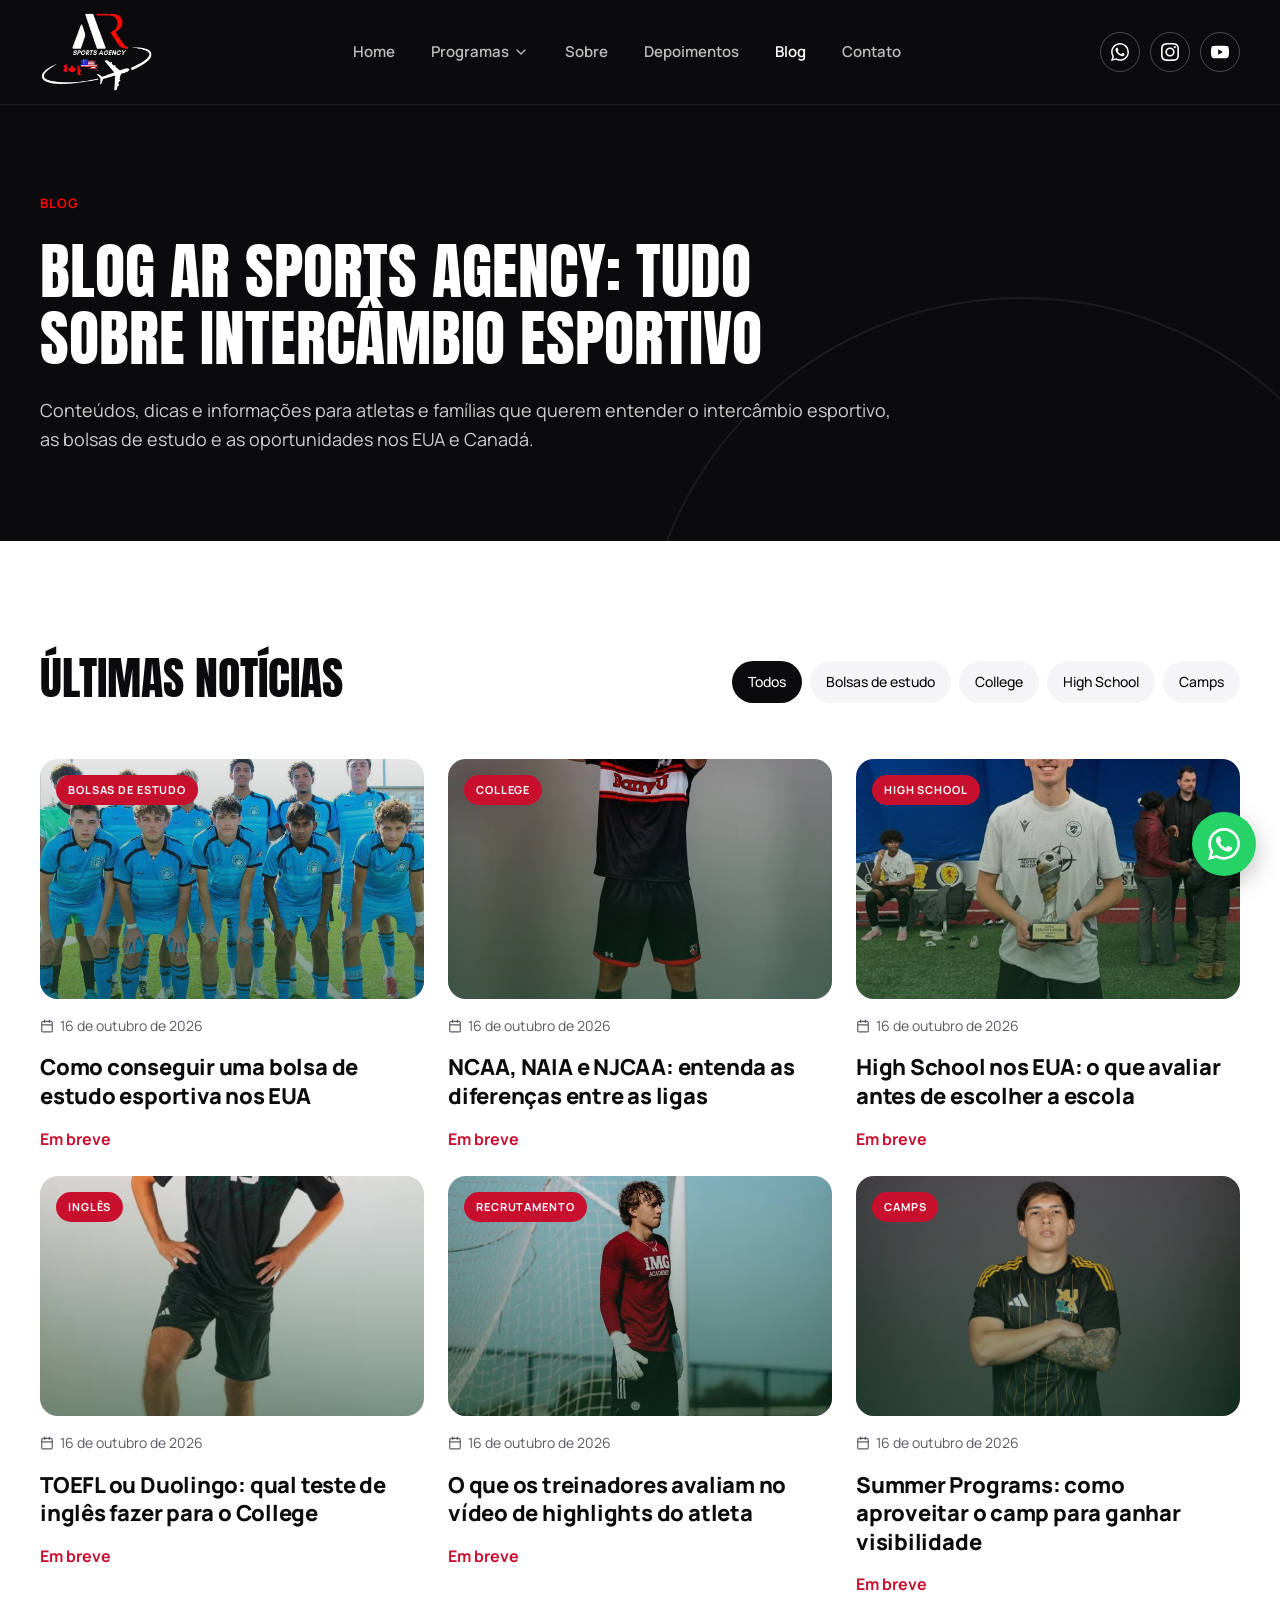
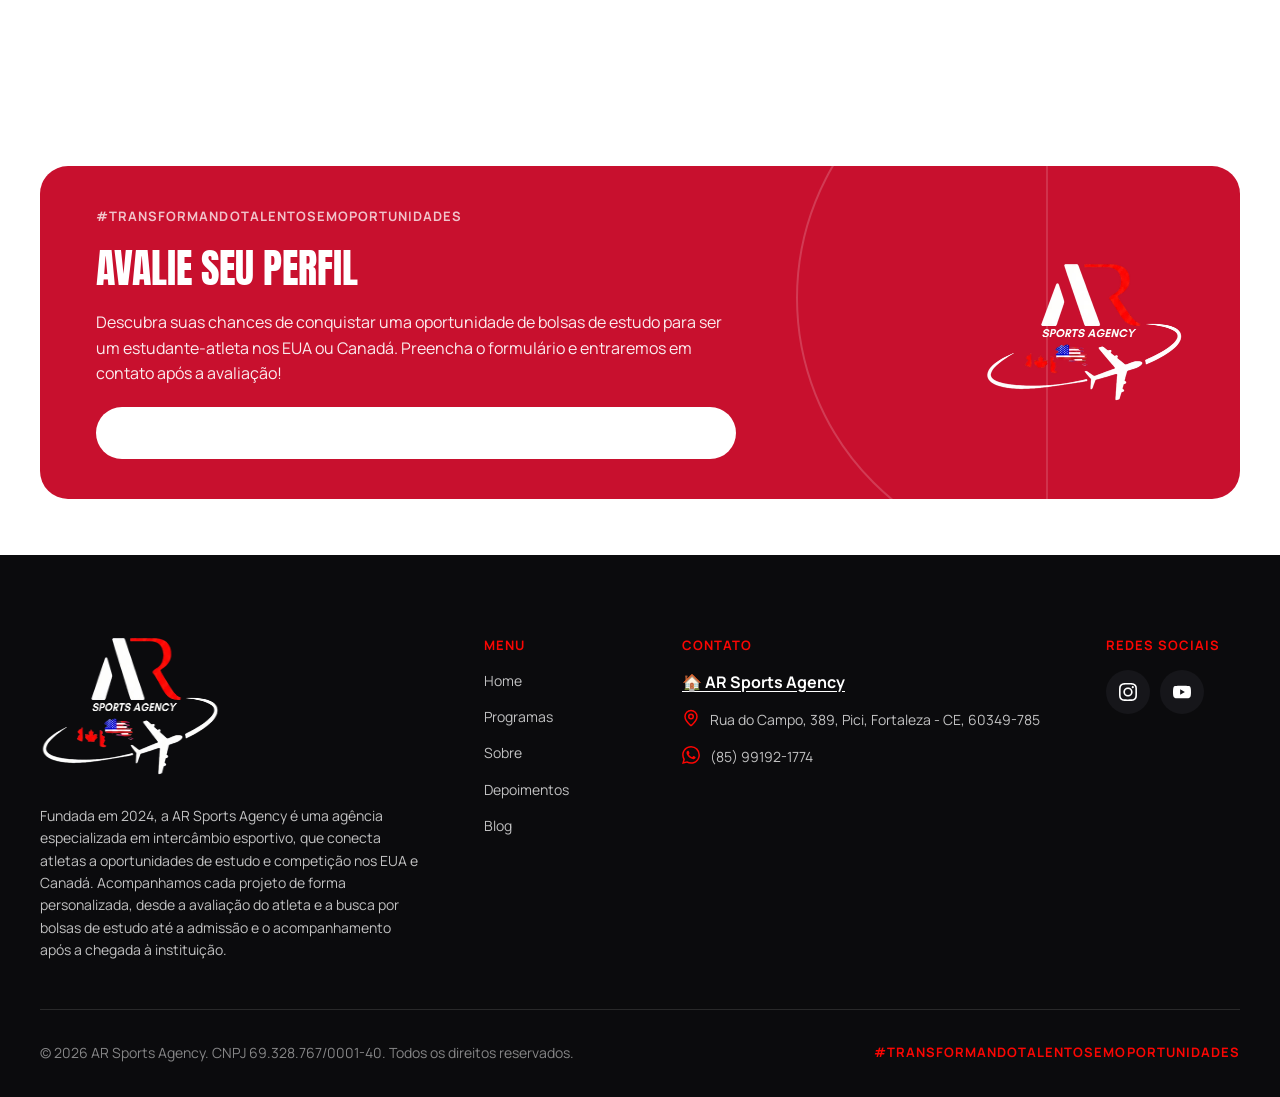
==== blog/index.html @ d469edd4 "Prévia AR Sports Agency Co-Authored-By: Claude Opus 5.5 <noreply@anthropic.com> Claude-Session: http" ====
<!doctype html><html lang="pt-BR"><head><meta charset="utf-8"><meta name="robots" content="noindex,nofollow"><meta name="viewport" content="width=device-width,initial-scale=1">
<title>Blog AR Sports Agency | Intercâmbio Esportivo EUA e Canadá</title><meta name="description" content="No nosso blog você encontra conteúdos, dicas e informações sobre intercâmbio esportivo, bolsas de estudo e oportunidades para atletas nos EUA e Canadá."><link rel="canonical" href="https://arsportsagency.com.br/blog/">
<meta property="og:type" content="website"><meta property="og:title" content="Blog AR Sports Agency | Intercâmbio Esportivo EUA e Canadá"><meta property="og:description" content="No nosso blog você encontra conteúdos, dicas e informações sobre intercâmbio esportivo, bolsas de estudo e oportunidades para atletas nos EUA e Canadá."><meta property="og:url" content="https://arsportsagency.com.br/blog/"><meta property="og:image" content="https://arsportsagency.com.br/assets/img/og.jpg"><meta property="og:locale" content="pt_BR">
<link rel="icon" href="../favicon.png"><meta name="theme-color" content="#0B0B0D">
<link rel="preconnect" href="https://fonts.googleapis.com"><link rel="preconnect" href="https://fonts.gstatic.com" crossorigin>
<link href="https://fonts.googleapis.com/css2?family=Anton&family=Manrope:wght@400;500;600;700;800&display=swap" rel="stylesheet">
<link rel="stylesheet" href="../assets/css/style.css"><script type="application/ld+json">{"@context": "https://schema.org", "@type": "Organization", "name": "AR Sports Agency", "url": "https://arsportsagency.com.br/", "logo": "https://arsportsagency.com.br/assets/img/logo.png", "email": "aramalho@arsportsagency.com.br", "telephone": "+55 85 99192-1774", "hasMap": "https://share.google/sRumZk0qRqVlAinR0", "foundingDate": "2024", "founder": {"@type": "Person", "name": "Adolfo Ramalho"}, "address": {"@type": "PostalAddress", "streetAddress": "Rua do Campo, 389, Pici", "postalCode": "60349-785", "addressLocality": "Fortaleza", "addressRegion": "CE", "addressCountry": "BR"}, "sameAs": ["https://www.instagram.com/arsportsagency_/", "https://www.youtube.com/@arsportsagency"], "slogan": "#TransformandoTalentosEmOportunidades"}</script></head>
<body id="topo"><header class="header"><div class="container">
<a class="logo" href="../index.html" aria-label="AR Sports Agency, página inicial"><img src="../assets/img/logo-full.webp" alt="AR Sports Agency" width="113" height="80"></a>
<nav class="nav" aria-label="Menu principal"><a href="../index.html">Home</a><div class="drop"><a href="../programas/index.html">Programas <svg aria-hidden="true" focusable="false" xmlns="http://www.w3.org/2000/svg" width="24" height="24" viewBox="0 0 24 24" fill="none" stroke="currentColor" stroke-width="2" stroke-linecap="round" stroke-linejoin="round"><path d="m6 9 6 6 6-6"/></svg></a><div class="drop-menu"><a href="../high-school/index.html"><span class="ic"><svg aria-hidden="true" focusable="false" xmlns="http://www.w3.org/2000/svg" width="24" height="24" viewBox="0 0 24 24" fill="none" stroke="currentColor" stroke-width="2" stroke-linecap="round" stroke-linejoin="round" > <path d="M21.42 10.922a1 1 0 0 0-.019-1.838L12.83 5.18a2 2 0 0 0-1.66 0L2.6 9.08a1 1 0 0 0 0 1.832l8.57 3.908a2 2 0 0 0 1.66 0z" /> <path d="M22 10v6" /> <path d="M6 12.5V16a6 3 0 0 0 12 0v-3.5" /> </svg></span><span><b>High School</b><span>Ensino Médio nos EUA</span></span></a><a href="../college-university/index.html"><span class="ic"><svg aria-hidden="true" focusable="false" xmlns="http://www.w3.org/2000/svg" width="24" height="24" viewBox="0 0 24 24" fill="none" stroke="currentColor" stroke-width="2" stroke-linecap="round" stroke-linejoin="round" > <path d="M6 9H4.5a2.5 2.5 0 0 1 0-5H6" /> <path d="M18 9h1.5a2.5 2.5 0 0 0 0-5H18" /> <path d="M4 22h16" /> <path d="M10 14.66V17c0 .55-.47.98-.97 1.21C7.85 18.75 7 20.24 7 22" /> <path d="M14 14.66V17c0 .55.47.98.97 1.21C16.15 18.75 17 20.24 17 22" /> <path d="M18 2H6v7a6 6 0 0 0 12 0V2Z" /> </svg></span><span><b>College & University</b><span>Graduação com bolsa nos EUA</span></span></a><a href="../programas-de-desenvolvimento/index.html"><span class="ic"><svg aria-hidden="true" focusable="false" xmlns="http://www.w3.org/2000/svg" width="24" height="24" viewBox="0 0 24 24" fill="none" stroke="currentColor" stroke-width="2" stroke-linecap="round" stroke-linejoin="round" > <path d="M14.4 14.4 9.6 9.6" /> <path d="M18.657 21.485a2 2 0 1 1-2.829-2.828l-1.767 1.768a2 2 0 1 1-2.829-2.829l6.364-6.364a2 2 0 1 1 2.829 2.829l-1.768 1.767a2 2 0 1 1 2.828 2.829z" /> <path d="m21.5 21.5-1.4-1.4" /> <path d="M3.9 3.9 2.5 2.5" /> <path d="M6.404 12.768a2 2 0 1 1-2.829-2.829l1.768-1.767a2 2 0 1 1-2.828-2.829l2.828-2.828a2 2 0 1 1 2.829 2.828l1.767-1.768a2 2 0 1 1 2.829 2.829z" /> </svg></span><span><b>Programas de Desenvolvimento</b><span>Evolução e exposição do atleta</span></span></a><a href="../camps-summer-programs/index.html"><span class="ic"><svg aria-hidden="true" focusable="false" xmlns="http://www.w3.org/2000/svg" width="24" height="24" viewBox="0 0 24 24" fill="none" stroke="currentColor" stroke-width="2" stroke-linecap="round" stroke-linejoin="round" > <path d="M17.8 19.2 16 11l3.5-3.5C21 6 21.5 4 21 3c-1-.5-3 0-4.5 1.5L13 8 4.8 6.2c-.5-.1-.9.1-1.1.5l-.3.5c-.2.5-.1 1 .3 1.3L9 12l-2 3H4l-1 1 3 2 2 3 1-1v-3l3-2 3.5 5.3c.3.4.8.5 1.3.3l.5-.2c.4-.3.6-.7.5-1.2z" /> </svg></span><span><b>Camps Esportivos</b><span>Summer Programs nos EUA</span></span></a><a class="todos" href="../programas/index.html">Ver todos os programas <svg aria-hidden="true" focusable="false" xmlns="http://www.w3.org/2000/svg" width="24" height="24" viewBox="0 0 24 24" fill="none" stroke="currentColor" stroke-width="2" stroke-linecap="round" stroke-linejoin="round" > <path d="M5 12h14" /> <path d="m12 5 7 7-7 7" /> </svg></a></div></div><a href="../sobre/index.html">Sobre</a><a href="../depoimentos/index.html">Depoimentos</a><a href="../blog/index.html" class="ativo" aria-current="page">Blog</a><a href="../contato/index.html">Contato</a><div class="redes" hidden-desktop><a href="https://wa.me/18706049892?text=Ol%C3%A1%21%20Vim%20pelo%20site%20da%20AR%20Sports%20Agency%20e%20quero%20falar%20com%20um%20especialista%20sobre%20o%20interc%C3%A2mbio%20esportivo." target="_blank" rel="noopener" aria-label="WhatsApp"><svg aria-hidden="true" focusable="false" width="24" height="24" viewBox="0 0 24 24" xmlns="http://www.w3.org/2000/svg"><path fill="currentColor" d="M17.472 14.382c-.297-.149-1.758-.867-2.03-.967-.273-.099-.471-.148-.67.15-.197.297-.767.966-.94 1.164-.173.199-.347.223-.644.075-.297-.15-1.255-.463-2.39-1.475-.883-.788-1.48-1.761-1.653-2.059-.173-.297-.018-.458.13-.606.134-.133.298-.347.446-.52.149-.174.198-.298.298-.497.099-.198.05-.371-.025-.52-.075-.149-.669-1.612-.916-2.207-.242-.579-.487-.5-.669-.51-.173-.008-.371-.01-.57-.01-.198 0-.52.074-.792.372-.272.297-1.04 1.016-1.04 2.479 0 1.462 1.065 2.875 1.213 3.074.149.198 2.096 3.2 5.077 4.487.709.306 1.262.489 1.694.625.712.227 1.36.195 1.871.118.571-.085 1.758-.719 2.006-1.413.248-.694.248-1.289.173-1.413-.074-.124-.272-.198-.57-.347m-5.421 7.403h-.004a9.87 9.87 0 01-5.031-1.378l-.361-.214-3.741.982.998-3.648-.235-.374a9.86 9.86 0 01-1.51-5.26c.001-5.45 4.436-9.884 9.888-9.884 2.64 0 5.122 1.03 6.988 2.898a9.825 9.825 0 012.893 6.994c-.003 5.45-4.437 9.884-9.885 9.884m8.413-18.297A11.815 11.815 0 0012.05 0C5.495 0 .16 5.335.157 11.892c0 2.096.547 4.142 1.588 5.945L.057 24l6.305-1.654a11.882 11.882 0 005.683 1.448h.005c6.554 0 11.89-5.335 11.893-11.893a11.821 11.821 0 00-3.48-8.413Z"/></svg></a><a href="https://www.instagram.com/arsportsagency_/" target="_blank" rel="noopener" aria-label="Instagram"><svg aria-hidden="true" focusable="false" width="24" height="24" viewBox="0 0 24 24" xmlns="http://www.w3.org/2000/svg"><path fill="currentColor" d="M7.0301.084c-1.2768.0602-2.1487.264-2.911.5634-.7888.3075-1.4575.72-2.1228 1.3877-.6652.6677-1.075 1.3368-1.3802 2.127-.2954.7638-.4956 1.6365-.552 2.914-.0564 1.2775-.0689 1.6882-.0626 4.947.0062 3.2586.0206 3.6671.0825 4.9473.061 1.2765.264 2.1482.5635 2.9107.308.7889.72 1.4573 1.388 2.1228.6679.6655 1.3365 1.0743 2.1285 1.38.7632.295 1.6361.4961 2.9134.552 1.2773.056 1.6884.069 4.9462.0627 3.2578-.0062 3.668-.0207 4.9478-.0814 1.28-.0607 2.147-.2652 2.9098-.5633.7889-.3086 1.4578-.72 2.1228-1.3881.665-.6682 1.0745-1.3378 1.3795-2.1284.2957-.7632.4966-1.636.552-2.9124.056-1.2809.0692-1.6898.063-4.948-.0063-3.2583-.021-3.6668-.0817-4.9465-.0607-1.2797-.264-2.1487-.5633-2.9117-.3084-.7889-.72-1.4568-1.3876-2.1228C21.2982 1.33 20.628.9208 19.8378.6165 19.074.321 18.2017.1197 16.9244.0645 15.6471.0093 15.236-.005 11.977.0014 8.718.0076 8.31.0215 7.0301.0839m.1402 21.6932c-1.17-.0509-1.8053-.2453-2.2287-.408-.5606-.216-.96-.4771-1.3819-.895-.422-.4178-.6811-.8186-.9-1.378-.1644-.4234-.3624-1.058-.4171-2.228-.0595-1.2645-.072-1.6442-.079-4.848-.007-3.2037.0053-3.583.0607-4.848.05-1.169.2456-1.805.408-2.2282.216-.5613.4762-.96.895-1.3816.4188-.4217.8184-.6814 1.3783-.9003.423-.1651 1.0575-.3614 2.227-.4171 1.2655-.06 1.6447-.072 4.848-.079 3.2033-.007 3.5835.005 4.8495.0608 1.169.0508 1.8053.2445 2.228.408.5608.216.96.4754 1.3816.895.4217.4194.6816.8176.9005 1.3787.1653.4217.3617 1.056.4169 2.2263.0602 1.2655.0739 1.645.0796 4.848.0058 3.203-.0055 3.5834-.061 4.848-.051 1.17-.245 1.8055-.408 2.2294-.216.5604-.4763.96-.8954 1.3814-.419.4215-.8181.6811-1.3783.9-.4224.1649-1.0577.3617-2.2262.4174-1.2656.0595-1.6448.072-4.8493.079-3.2045.007-3.5825-.006-4.848-.0608M16.953 5.5864A1.44 1.44 0 1 0 18.39 4.144a1.44 1.44 0 0 0-1.437 1.4424M5.8385 12.012c.0067 3.4032 2.7706 6.1557 6.173 6.1493 3.4026-.0065 6.157-2.7701 6.1506-6.1733-.0065-3.4032-2.771-6.1565-6.174-6.1498-3.403.0067-6.156 2.771-6.1496 6.1738M8 12.0077a4 4 0 1 1 4.008 3.9921A3.9996 3.9996 0 0 1 8 12.0077"/></svg></a><a href="https://www.youtube.com/@arsportsagency" target="_blank" rel="noopener" aria-label="YouTube"><svg aria-hidden="true" focusable="false" width="24" height="24" viewBox="0 0 24 24" xmlns="http://www.w3.org/2000/svg"><path fill="currentColor" d="M23.498 6.186a3.016 3.016 0 0 0-2.122-2.136C19.505 3.545 12 3.545 12 3.545s-7.505 0-9.377.505A3.017 3.017 0 0 0 .502 6.186C0 8.07 0 12 0 12s0 3.93.502 5.814a3.016 3.016 0 0 0 2.122 2.136c1.871.505 9.376.505 9.376.505s7.505 0 9.377-.505a3.015 3.015 0 0 0 2.122-2.136C24 15.93 24 12 24 12s0-3.93-.502-5.814zM9.545 15.568V8.432L15.818 12l-6.273 3.568z"/></svg></a></div></nav>
<div class="redes topo-redes"><a href="https://wa.me/18706049892?text=Ol%C3%A1%21%20Vim%20pelo%20site%20da%20AR%20Sports%20Agency%20e%20quero%20falar%20com%20um%20especialista%20sobre%20o%20interc%C3%A2mbio%20esportivo." target="_blank" rel="noopener" aria-label="WhatsApp"><svg aria-hidden="true" focusable="false" width="24" height="24" viewBox="0 0 24 24" xmlns="http://www.w3.org/2000/svg"><path fill="currentColor" d="M17.472 14.382c-.297-.149-1.758-.867-2.03-.967-.273-.099-.471-.148-.67.15-.197.297-.767.966-.94 1.164-.173.199-.347.223-.644.075-.297-.15-1.255-.463-2.39-1.475-.883-.788-1.48-1.761-1.653-2.059-.173-.297-.018-.458.13-.606.134-.133.298-.347.446-.52.149-.174.198-.298.298-.497.099-.198.05-.371-.025-.52-.075-.149-.669-1.612-.916-2.207-.242-.579-.487-.5-.669-.51-.173-.008-.371-.01-.57-.01-.198 0-.52.074-.792.372-.272.297-1.04 1.016-1.04 2.479 0 1.462 1.065 2.875 1.213 3.074.149.198 2.096 3.2 5.077 4.487.709.306 1.262.489 1.694.625.712.227 1.36.195 1.871.118.571-.085 1.758-.719 2.006-1.413.248-.694.248-1.289.173-1.413-.074-.124-.272-.198-.57-.347m-5.421 7.403h-.004a9.87 9.87 0 01-5.031-1.378l-.361-.214-3.741.982.998-3.648-.235-.374a9.86 9.86 0 01-1.51-5.26c.001-5.45 4.436-9.884 9.888-9.884 2.64 0 5.122 1.03 6.988 2.898a9.825 9.825 0 012.893 6.994c-.003 5.45-4.437 9.884-9.885 9.884m8.413-18.297A11.815 11.815 0 0012.05 0C5.495 0 .16 5.335.157 11.892c0 2.096.547 4.142 1.588 5.945L.057 24l6.305-1.654a11.882 11.882 0 005.683 1.448h.005c6.554 0 11.89-5.335 11.893-11.893a11.821 11.821 0 00-3.48-8.413Z"/></svg></a><a href="https://www.instagram.com/arsportsagency_/" target="_blank" rel="noopener" aria-label="Instagram"><svg aria-hidden="true" focusable="false" width="24" height="24" viewBox="0 0 24 24" xmlns="http://www.w3.org/2000/svg"><path fill="currentColor" d="M7.0301.084c-1.2768.0602-2.1487.264-2.911.5634-.7888.3075-1.4575.72-2.1228 1.3877-.6652.6677-1.075 1.3368-1.3802 2.127-.2954.7638-.4956 1.6365-.552 2.914-.0564 1.2775-.0689 1.6882-.0626 4.947.0062 3.2586.0206 3.6671.0825 4.9473.061 1.2765.264 2.1482.5635 2.9107.308.7889.72 1.4573 1.388 2.1228.6679.6655 1.3365 1.0743 2.1285 1.38.7632.295 1.6361.4961 2.9134.552 1.2773.056 1.6884.069 4.9462.0627 3.2578-.0062 3.668-.0207 4.9478-.0814 1.28-.0607 2.147-.2652 2.9098-.5633.7889-.3086 1.4578-.72 2.1228-1.3881.665-.6682 1.0745-1.3378 1.3795-2.1284.2957-.7632.4966-1.636.552-2.9124.056-1.2809.0692-1.6898.063-4.948-.0063-3.2583-.021-3.6668-.0817-4.9465-.0607-1.2797-.264-2.1487-.5633-2.9117-.3084-.7889-.72-1.4568-1.3876-2.1228C21.2982 1.33 20.628.9208 19.8378.6165 19.074.321 18.2017.1197 16.9244.0645 15.6471.0093 15.236-.005 11.977.0014 8.718.0076 8.31.0215 7.0301.0839m.1402 21.6932c-1.17-.0509-1.8053-.2453-2.2287-.408-.5606-.216-.96-.4771-1.3819-.895-.422-.4178-.6811-.8186-.9-1.378-.1644-.4234-.3624-1.058-.4171-2.228-.0595-1.2645-.072-1.6442-.079-4.848-.007-3.2037.0053-3.583.0607-4.848.05-1.169.2456-1.805.408-2.2282.216-.5613.4762-.96.895-1.3816.4188-.4217.8184-.6814 1.3783-.9003.423-.1651 1.0575-.3614 2.227-.4171 1.2655-.06 1.6447-.072 4.848-.079 3.2033-.007 3.5835.005 4.8495.0608 1.169.0508 1.8053.2445 2.228.408.5608.216.96.4754 1.3816.895.4217.4194.6816.8176.9005 1.3787.1653.4217.3617 1.056.4169 2.2263.0602 1.2655.0739 1.645.0796 4.848.0058 3.203-.0055 3.5834-.061 4.848-.051 1.17-.245 1.8055-.408 2.2294-.216.5604-.4763.96-.8954 1.3814-.419.4215-.8181.6811-1.3783.9-.4224.1649-1.0577.3617-2.2262.4174-1.2656.0595-1.6448.072-4.8493.079-3.2045.007-3.5825-.006-4.848-.0608M16.953 5.5864A1.44 1.44 0 1 0 18.39 4.144a1.44 1.44 0 0 0-1.437 1.4424M5.8385 12.012c.0067 3.4032 2.7706 6.1557 6.173 6.1493 3.4026-.0065 6.157-2.7701 6.1506-6.1733-.0065-3.4032-2.771-6.1565-6.174-6.1498-3.403.0067-6.156 2.771-6.1496 6.1738M8 12.0077a4 4 0 1 1 4.008 3.9921A3.9996 3.9996 0 0 1 8 12.0077"/></svg></a><a href="https://www.youtube.com/@arsportsagency" target="_blank" rel="noopener" aria-label="YouTube"><svg aria-hidden="true" focusable="false" width="24" height="24" viewBox="0 0 24 24" xmlns="http://www.w3.org/2000/svg"><path fill="currentColor" d="M23.498 6.186a3.016 3.016 0 0 0-2.122-2.136C19.505 3.545 12 3.545 12 3.545s-7.505 0-9.377.505A3.017 3.017 0 0 0 .502 6.186C0 8.07 0 12 0 12s0 3.93.502 5.814a3.016 3.016 0 0 0 2.122 2.136c1.871.505 9.376.505 9.376.505s7.505 0 9.377-.505a3.015 3.015 0 0 0 2.122-2.136C24 15.93 24 12 24 12s0-3.93-.502-5.814zM9.545 15.568V8.432L15.818 12l-6.273 3.568z"/></svg></a></div>
<button class="menu-btn" aria-label="Abrir menu" aria-expanded="false"><svg aria-hidden="true" focusable="false" xmlns="http://www.w3.org/2000/svg" width="24" height="24" viewBox="0 0 24 24" fill="none" stroke="currentColor" stroke-width="2" stroke-linecap="round"><path d="M4 6h16M4 12h16M4 18h16"/></svg></button>
</div></header><main><section class="hero sem-foto"><div class="container"><div class="conteudo"><span class="rotulo">Blog</span><h1>Blog AR Sports Agency: Tudo sobre Intercâmbio Esportivo</h1><p>Conteúdos, dicas e informações para atletas e famílias que querem entender o intercâmbio esportivo, as bolsas de estudo e as oportunidades nos EUA e Canadá.</p></div></div></section><section class="secao"><div class="container"><div class="blog-topo"><h2>Últimas Notícias</h2><div class="filtros"><span>Todos</span><span>Bolsas de estudo</span><span>College</span><span>High School</span><span>Camps</span></div></div><div class="grid3"><article class="post"><div class="thumb"><span class="tag">Bolsas de estudo</span><img src="../assets/img/time-azul.webp" alt="" loading="lazy" width="384" height="240"></div><time datetime="2026-10-16"><svg aria-hidden="true" focusable="false" xmlns="http://www.w3.org/2000/svg" width="24" height="24" viewBox="0 0 24 24" fill="none" stroke="currentColor" stroke-width="2" stroke-linecap="round" stroke-linejoin="round"><rect width="18" height="18" x="3" y="4" rx="2"/><path d="M16 2v4M8 2v4M3 10h18"/></svg>16 de outubro de 2026</time><h3>Como conseguir uma bolsa de estudo esportiva nos EUA</h3><span class="ler">Em breve</span></article><article class="post"><div class="thumb"><span class="tag">College</span><img src="../assets/img/barry.webp" alt="" loading="lazy" width="384" height="240"></div><time datetime="2026-10-16"><svg aria-hidden="true" focusable="false" xmlns="http://www.w3.org/2000/svg" width="24" height="24" viewBox="0 0 24 24" fill="none" stroke="currentColor" stroke-width="2" stroke-linecap="round" stroke-linejoin="round"><rect width="18" height="18" x="3" y="4" rx="2"/><path d="M16 2v4M8 2v4M3 10h18"/></svg>16 de outubro de 2026</time><h3>NCAA, NAIA e NJCAA: entenda as diferenças entre as ligas</h3><span class="ler">Em breve</span></article><article class="post"><div class="thumb"><span class="tag">High School</span><img src="../assets/img/trofeu.webp" alt="" loading="lazy" width="384" height="240"></div><time datetime="2026-10-16"><svg aria-hidden="true" focusable="false" xmlns="http://www.w3.org/2000/svg" width="24" height="24" viewBox="0 0 24 24" fill="none" stroke="currentColor" stroke-width="2" stroke-linecap="round" stroke-linejoin="round"><rect width="18" height="18" x="3" y="4" rx="2"/><path d="M16 2v4M8 2v4M3 10h18"/></svg>16 de outubro de 2026</time><h3>High School nos EUA: o que avaliar antes de escolher a escola</h3><span class="ler">Em breve</span></article><article class="post"><div class="thumb"><span class="tag">Inglês</span><img src="../assets/img/gb15.webp" alt="" loading="lazy" width="384" height="240"></div><time datetime="2026-10-16"><svg aria-hidden="true" focusable="false" xmlns="http://www.w3.org/2000/svg" width="24" height="24" viewBox="0 0 24 24" fill="none" stroke="currentColor" stroke-width="2" stroke-linecap="round" stroke-linejoin="round"><rect width="18" height="18" x="3" y="4" rx="2"/><path d="M16 2v4M8 2v4M3 10h18"/></svg>16 de outubro de 2026</time><h3>TOEFL ou Duolingo: qual teste de inglês fazer para o College</h3><span class="ler">Em breve</span></article><article class="post"><div class="thumb"><span class="tag">Recrutamento</span><img src="../assets/img/img-goleiro.webp" alt="" loading="lazy" width="384" height="240"></div><time datetime="2026-10-16"><svg aria-hidden="true" focusable="false" xmlns="http://www.w3.org/2000/svg" width="24" height="24" viewBox="0 0 24 24" fill="none" stroke="currentColor" stroke-width="2" stroke-linecap="round" stroke-linejoin="round"><rect width="18" height="18" x="3" y="4" rx="2"/><path d="M16 2v4M8 2v4M3 10h18"/></svg>16 de outubro de 2026</time><h3>O que os treinadores avaliam no vídeo de highlights do atleta</h3><span class="ler">Em breve</span></article><article class="post"><div class="thumb"><span class="tag">Camps</span><img src="../assets/img/atleta1.webp" alt="" loading="lazy" width="384" height="240"></div><time datetime="2026-10-16"><svg aria-hidden="true" focusable="false" xmlns="http://www.w3.org/2000/svg" width="24" height="24" viewBox="0 0 24 24" fill="none" stroke="currentColor" stroke-width="2" stroke-linecap="round" stroke-linejoin="round"><rect width="18" height="18" x="3" y="4" rx="2"/><path d="M16 2v4M8 2v4M3 10h18"/></svg>16 de outubro de 2026</time><h3>Summer Programs: como aproveitar o camp para ganhar visibilidade</h3><span class="ler">Em breve</span></article></div></div></section><section class="cta"><div class="container"><a class="cta-card" href="https://ar-sports-agency.vercel.app/" target="_blank" rel="noopener">
<div class="texto"><span>#TransformandoTalentosEmOportunidades</span><h2>Avalie seu perfil</h2><p>Descubra suas chances de conquistar uma oportunidade de bolsas de estudo para ser um estudante-atleta nos EUA ou Canadá. Preencha o formulário e entraremos em contato após a avaliação!</p><span class="btn btn-branco">Preencher o formulário <svg aria-hidden="true" focusable="false" xmlns="http://www.w3.org/2000/svg" width="24" height="24" viewBox="0 0 24 24" fill="none" stroke="currentColor" stroke-width="2" stroke-linecap="round" stroke-linejoin="round" > <path d="M5 12h14" /> <path d="m12 5 7 7-7 7" /> </svg></span></div>
<img src="../assets/img/logo-full.webp" alt="" width="200" height="142" loading="lazy"></a></div></section></main><footer class="footer"><div class="container">
<div class="topo">
<div class="sobre"><img src="../assets/img/logo-full.webp" alt="AR Sports Agency" width="200" height="142" loading="lazy"><p>Fundada em 2024, a AR Sports Agency é uma agência especializada em intercâmbio esportivo, que conecta atletas a oportunidades de estudo e competição nos EUA e Canadá. Acompanhamos cada projeto de forma personalizada, desde a avaliação do atleta e a busca por bolsas de estudo até a admissão e o acompanhamento após a chegada à instituição.</p></div>
<div><p class="ftit">Menu</p><ul><li><a href="../index.html">Home</a></li><li><a href="../programas/index.html">Programas</a></li><li><a href="../sobre/index.html">Sobre</a></li><li><a href="../depoimentos/index.html">Depoimentos</a></li><li><a href="../blog/index.html">Blog</a></li></ul></div>
<div class="nap"><p class="ftit">Contato</p><ul><li><a class="gbp" href="https://share.google/sRumZk0qRqVlAinR0" target="_blank" rel="noopener"><strong>🏠 AR Sports Agency</strong></a></li><li><svg aria-hidden="true" focusable="false" xmlns="http://www.w3.org/2000/svg" width="24" height="24" viewBox="0 0 24 24" fill="none" stroke="currentColor" stroke-width="2" stroke-linecap="round" stroke-linejoin="round" > <path d="M20 10c0 4.993-5.539 10.193-7.399 11.799a1 1 0 0 1-1.202 0C9.539 20.193 4 14.993 4 10a8 8 0 0 1 16 0" /> <circle cx="12" cy="10" r="3" /> </svg><a href="https://share.google/sRumZk0qRqVlAinR0" target="_blank" rel="noopener">Rua do Campo, 389, Pici, Fortaleza - CE, 60349-785</a></li><li><svg aria-hidden="true" focusable="false" width="24" height="24" viewBox="0 0 24 24" xmlns="http://www.w3.org/2000/svg"><path fill="currentColor" d="M17.472 14.382c-.297-.149-1.758-.867-2.03-.967-.273-.099-.471-.148-.67.15-.197.297-.767.966-.94 1.164-.173.199-.347.223-.644.075-.297-.15-1.255-.463-2.39-1.475-.883-.788-1.48-1.761-1.653-2.059-.173-.297-.018-.458.13-.606.134-.133.298-.347.446-.52.149-.174.198-.298.298-.497.099-.198.05-.371-.025-.52-.075-.149-.669-1.612-.916-2.207-.242-.579-.487-.5-.669-.51-.173-.008-.371-.01-.57-.01-.198 0-.52.074-.792.372-.272.297-1.04 1.016-1.04 2.479 0 1.462 1.065 2.875 1.213 3.074.149.198 2.096 3.2 5.077 4.487.709.306 1.262.489 1.694.625.712.227 1.36.195 1.871.118.571-.085 1.758-.719 2.006-1.413.248-.694.248-1.289.173-1.413-.074-.124-.272-.198-.57-.347m-5.421 7.403h-.004a9.87 9.87 0 01-5.031-1.378l-.361-.214-3.741.982.998-3.648-.235-.374a9.86 9.86 0 01-1.51-5.26c.001-5.45 4.436-9.884 9.888-9.884 2.64 0 5.122 1.03 6.988 2.898a9.825 9.825 0 012.893 6.994c-.003 5.45-4.437 9.884-9.885 9.884m8.413-18.297A11.815 11.815 0 0012.05 0C5.495 0 .16 5.335.157 11.892c0 2.096.547 4.142 1.588 5.945L.057 24l6.305-1.654a11.882 11.882 0 005.683 1.448h.005c6.554 0 11.89-5.335 11.893-11.893a11.821 11.821 0 00-3.48-8.413Z"/></svg><a href="https://wa.me/5585991921774?text=Ol%C3%A1%21%20Vim%20pelo%20site%20da%20AR%20Sports%20Agency%20e%20quero%20falar%20com%20um%20especialista%20sobre%20o%20interc%C3%A2mbio%20esportivo." target="_blank" rel="noopener">(85) 99192-1774</a></li></ul></div>
<div><p class="ftit">Redes sociais</p><div class="redes"><a href="https://www.instagram.com/arsportsagency_/" target="_blank" rel="noopener" aria-label="Instagram"><svg aria-hidden="true" focusable="false" width="24" height="24" viewBox="0 0 24 24" xmlns="http://www.w3.org/2000/svg"><path fill="currentColor" d="M7.0301.084c-1.2768.0602-2.1487.264-2.911.5634-.7888.3075-1.4575.72-2.1228 1.3877-.6652.6677-1.075 1.3368-1.3802 2.127-.2954.7638-.4956 1.6365-.552 2.914-.0564 1.2775-.0689 1.6882-.0626 4.947.0062 3.2586.0206 3.6671.0825 4.9473.061 1.2765.264 2.1482.5635 2.9107.308.7889.72 1.4573 1.388 2.1228.6679.6655 1.3365 1.0743 2.1285 1.38.7632.295 1.6361.4961 2.9134.552 1.2773.056 1.6884.069 4.9462.0627 3.2578-.0062 3.668-.0207 4.9478-.0814 1.28-.0607 2.147-.2652 2.9098-.5633.7889-.3086 1.4578-.72 2.1228-1.3881.665-.6682 1.0745-1.3378 1.3795-2.1284.2957-.7632.4966-1.636.552-2.9124.056-1.2809.0692-1.6898.063-4.948-.0063-3.2583-.021-3.6668-.0817-4.9465-.0607-1.2797-.264-2.1487-.5633-2.9117-.3084-.7889-.72-1.4568-1.3876-2.1228C21.2982 1.33 20.628.9208 19.8378.6165 19.074.321 18.2017.1197 16.9244.0645 15.6471.0093 15.236-.005 11.977.0014 8.718.0076 8.31.0215 7.0301.0839m.1402 21.6932c-1.17-.0509-1.8053-.2453-2.2287-.408-.5606-.216-.96-.4771-1.3819-.895-.422-.4178-.6811-.8186-.9-1.378-.1644-.4234-.3624-1.058-.4171-2.228-.0595-1.2645-.072-1.6442-.079-4.848-.007-3.2037.0053-3.583.0607-4.848.05-1.169.2456-1.805.408-2.2282.216-.5613.4762-.96.895-1.3816.4188-.4217.8184-.6814 1.3783-.9003.423-.1651 1.0575-.3614 2.227-.4171 1.2655-.06 1.6447-.072 4.848-.079 3.2033-.007 3.5835.005 4.8495.0608 1.169.0508 1.8053.2445 2.228.408.5608.216.96.4754 1.3816.895.4217.4194.6816.8176.9005 1.3787.1653.4217.3617 1.056.4169 2.2263.0602 1.2655.0739 1.645.0796 4.848.0058 3.203-.0055 3.5834-.061 4.848-.051 1.17-.245 1.8055-.408 2.2294-.216.5604-.4763.96-.8954 1.3814-.419.4215-.8181.6811-1.3783.9-.4224.1649-1.0577.3617-2.2262.4174-1.2656.0595-1.6448.072-4.8493.079-3.2045.007-3.5825-.006-4.848-.0608M16.953 5.5864A1.44 1.44 0 1 0 18.39 4.144a1.44 1.44 0 0 0-1.437 1.4424M5.8385 12.012c.0067 3.4032 2.7706 6.1557 6.173 6.1493 3.4026-.0065 6.157-2.7701 6.1506-6.1733-.0065-3.4032-2.771-6.1565-6.174-6.1498-3.403.0067-6.156 2.771-6.1496 6.1738M8 12.0077a4 4 0 1 1 4.008 3.9921A3.9996 3.9996 0 0 1 8 12.0077"/></svg></a><a href="https://www.youtube.com/@arsportsagency" target="_blank" rel="noopener" aria-label="Canal da AR Sports Agency no YouTube"><svg aria-hidden="true" focusable="false" width="24" height="24" viewBox="0 0 24 24" xmlns="http://www.w3.org/2000/svg"><path fill="currentColor" d="M23.498 6.186a3.016 3.016 0 0 0-2.122-2.136C19.505 3.545 12 3.545 12 3.545s-7.505 0-9.377.505A3.017 3.017 0 0 0 .502 6.186C0 8.07 0 12 0 12s0 3.93.502 5.814a3.016 3.016 0 0 0 2.122 2.136c1.871.505 9.376.505 9.376.505s7.505 0 9.377-.505a3.015 3.015 0 0 0 2.122-2.136C24 15.93 24 12 24 12s0-3.93-.502-5.814zM9.545 15.568V8.432L15.818 12l-6.273 3.568z"/></svg></a></div></div>
</div>
<div class="base"><span>© 2026 AR Sports Agency. CNPJ 69.328.767/0001-40. Todos os direitos reservados.</span><b>#TransformandoTalentosEmOportunidades</b></div>
</div></footer>
<a class="wpp-flutuante" href="https://wa.me/18706049892?text=Ol%C3%A1%21%20Vim%20pelo%20site%20da%20AR%20Sports%20Agency%20e%20quero%20falar%20com%20um%20especialista%20sobre%20o%20interc%C3%A2mbio%20esportivo." target="_blank" rel="noopener" aria-label="Fale com um especialista pelo WhatsApp"><svg aria-hidden="true" focusable="false" width="24" height="24" viewBox="0 0 24 24" xmlns="http://www.w3.org/2000/svg"><path fill="currentColor" d="M17.472 14.382c-.297-.149-1.758-.867-2.03-.967-.273-.099-.471-.148-.67.15-.197.297-.767.966-.94 1.164-.173.199-.347.223-.644.075-.297-.15-1.255-.463-2.39-1.475-.883-.788-1.48-1.761-1.653-2.059-.173-.297-.018-.458.13-.606.134-.133.298-.347.446-.52.149-.174.198-.298.298-.497.099-.198.05-.371-.025-.52-.075-.149-.669-1.612-.916-2.207-.242-.579-.487-.5-.669-.51-.173-.008-.371-.01-.57-.01-.198 0-.52.074-.792.372-.272.297-1.04 1.016-1.04 2.479 0 1.462 1.065 2.875 1.213 3.074.149.198 2.096 3.2 5.077 4.487.709.306 1.262.489 1.694.625.712.227 1.36.195 1.871.118.571-.085 1.758-.719 2.006-1.413.248-.694.248-1.289.173-1.413-.074-.124-.272-.198-.57-.347m-5.421 7.403h-.004a9.87 9.87 0 01-5.031-1.378l-.361-.214-3.741.982.998-3.648-.235-.374a9.86 9.86 0 01-1.51-5.26c.001-5.45 4.436-9.884 9.888-9.884 2.64 0 5.122 1.03 6.988 2.898a9.825 9.825 0 012.893 6.994c-.003 5.45-4.437 9.884-9.885 9.884m8.413-18.297A11.815 11.815 0 0012.05 0C5.495 0 .16 5.335.157 11.892c0 2.096.547 4.142 1.588 5.945L.057 24l6.305-1.654a11.882 11.882 0 005.683 1.448h.005c6.554 0 11.89-5.335 11.893-11.893a11.821 11.821 0 00-3.48-8.413Z"/></svg></a><script src="../assets/js/main.js" defer></script></body></html>
---- assets/css/style.css ----
:root{--preto:#0B0B0D;--grafite:#16161A;--branco:#FFFFFF;--cinza-claro:#F5F5F7;--cinza-texto:#5B5B66;--cinza-linha:#E4E4EA;--vermelho-marca:#FB0603;--vermelho-botao:#C8102E;--verde-campo:#111113;--verde-campo-2:#1C1C20;--wpp:#25D366;--display:'Anton',Impact,sans-serif;--texto:'Manrope',system-ui,sans-serif;--max:1200px}
*{box-sizing:border-box;margin:0;padding:0}
html{scroll-behavior:smooth}
body{font-family:var(--texto);color:var(--preto);background:var(--branco);line-height:1.6;-webkit-font-smoothing:antialiased}
img{max-width:100%;display:block}
a{color:inherit;text-decoration:none}
.container{width:100%;max-width:calc(var(--max) + 48px);margin:0 auto;padding:0 24px}
.sr-only{position:absolute;width:1px;height:1px;overflow:hidden;clip:rect(0 0 0 0)}
h1,h2{font-family:var(--display);font-weight:400;text-transform:uppercase;line-height:1.08;letter-spacing:0}
h1{font-size:clamp(38px,5vw,62px)}
h2{font-size:clamp(32px,3.6vw,48px)}
h3{font-size:22px;font-weight:800;line-height:1.3;letter-spacing:-.01em}
.rotulo{font-size:13px;font-weight:700;letter-spacing:.08em;text-transform:uppercase;color:var(--vermelho-botao)}
.dark .rotulo,.hero .rotulo{color:var(--vermelho-marca)}
.lead{font-size:18px}
/* botoes */
.btn{display:inline-flex;align-items:center;gap:10px;padding:16px 28px;border-radius:999px;font-weight:700;font-size:16px;line-height:1.2;transition:transform .15s,filter .15s;border:0;cursor:pointer}
.btn:hover{transform:translateY(-2px);filter:brightness(1.08)}
.btn svg{width:20px;height:20px;flex:none}
.btn-primario{background:var(--vermelho-botao);color:#fff}
.btn-wpp{background:var(--wpp);color:var(--preto)}
.btn-branco{background:#fff;color:var(--preto)}
.btn-escuro{background:var(--preto);color:#fff}
.btns{display:flex;flex-wrap:wrap;gap:14px}
/* header */
.header{position:sticky;top:0;z-index:50;background:var(--preto);border-bottom:1px solid rgba(255,255,255,.08)}
.header .container{display:flex;align-items:center;justify-content:space-between;height:88px;gap:24px}
.logo{display:flex;align-items:center;gap:12px;color:#fff}
.logo img{width:58px;height:auto}
.logo b{display:block;font-size:16px;letter-spacing:.06em;line-height:1.1}
.logo small{display:block;font-size:10px;font-weight:700;letter-spacing:.08em;color:var(--vermelho-marca)}
.nav{display:flex;align-items:center;gap:36px}
.nav>a,.nav .drop>a{color:rgba(255,255,255,.72);font-weight:600;font-size:15px;display:flex;align-items:center;gap:4px}
.nav a:hover,.nav a.ativo{color:#fff}
.drop{position:relative}
.drop>a svg{width:16px;height:16px}
.drop-menu{position:absolute;top:calc(100% + 18px);left:-24px;width:360px;background:#fff;border:1px solid var(--cinza-linha);border-radius:18px;padding:12px;box-shadow:0 16px 40px rgba(0,0,0,.18);opacity:0;visibility:hidden;transform:translateY(6px);transition:.18s}
.drop::after{content:"";position:absolute;left:0;right:0;top:100%;height:22px}
.drop:hover .drop-menu,.drop:focus-within .drop-menu{opacity:1;visibility:visible;transform:none}
.drop-menu a{display:flex;align-items:center;gap:14px;padding:12px;border-radius:12px;color:var(--preto)}
.drop-menu a:hover{background:var(--cinza-claro)}
.drop-menu .ic{width:40px;height:40px;border-radius:12px;background:var(--verde-campo);display:grid;place-items:center;flex:none}
.drop-menu a:hover .ic{background:var(--vermelho-botao)}
.drop-menu .ic svg{width:20px;height:20px}
.drop-menu b{display:block;font-size:15px}
.drop-menu span{display:block;font-size:13px;color:var(--cinza-texto)}
.drop-menu .todos{color:var(--vermelho-botao);font-weight:700;font-size:14px;border-top:1px solid var(--cinza-linha);border-radius:0;margin-top:4px}
.drop-menu .todos:hover{background:none}
.drop-menu .todos svg{width:16px;height:16px}
.redes{display:flex;gap:10px}
.redes a{width:40px;height:40px;border-radius:50%;border:1px solid rgba(255,255,255,.25);display:grid;place-items:center;color:#fff}
.redes a:hover{background:rgba(255,255,255,.1)}
.redes svg{width:18px;height:18px}
.menu-btn{display:none;background:none;border:0;color:#fff;cursor:pointer;padding:8px}
.menu-btn svg{width:28px;height:28px}
/* hero */
.hero{position:relative;overflow:hidden;color:#fff;background:var(--preto)}
.hero::before{content:"";position:absolute;width:760px;height:760px;border-radius:50%;border:2px solid rgba(255,255,255,.07);left:50%;bottom:-520px;pointer-events:none}
.hero .container{position:relative;display:grid;grid-template-columns:1fr 500px;gap:72px;align-items:center;padding-top:88px;padding-bottom:88px}
.hero .conteudo{display:flex;flex-direction:column;gap:24px}
.hero p{color:rgba(255,255,255,.8);font-size:18px}
.hero .foto{width:100%;aspect-ratio:500/560;object-fit:cover;border-radius:24px}
.hero.sem-foto .container{grid-template-columns:minmax(0,860px)}
/* hero home */
.hero-home{min-height:860px}
.hero-home .container{grid-template-columns:600px 1fr;padding-top:120px;padding-bottom:120px;min-height:772px}
.hero-home .gigante{position:absolute;right:-60px;top:20px;font-family:var(--display);font-size:560px;line-height:.9;background:linear-gradient(180deg,rgba(255,255,255,.16),rgba(255,255,255,.02));-webkit-background-clip:text;background-clip:text;color:transparent;pointer-events:none;user-select:none}
.hero-home .atleta{position:absolute;right:200px;bottom:-40px;height:800px;width:auto;pointer-events:none}
.hero-home h1 em{font-style:normal;color:var(--vermelho-marca)}
.destaques{display:flex;flex-wrap:wrap;gap:28px;font-size:14px;font-weight:500}
.destaques span{display:flex;align-items:center;gap:8px}
.destaques svg{width:20px;height:20px;color:var(--vermelho-marca)}
.selo{position:absolute;right:40px;bottom:120px;width:290px;padding:20px;border-radius:18px;background:rgba(11,11,13,.72);border:1px solid rgba(255,255,255,.16);backdrop-filter:blur(16px);z-index:2}
.selo .topo{display:flex;align-items:center;gap:10px;font-weight:800;font-size:14px;margin-bottom:10px}
.selo .topo i{width:36px;height:36px;border-radius:50%;background:var(--vermelho-botao);display:grid;place-items:center;flex:none}
.selo .topo svg{width:18px;height:18px}
.selo p{font-size:13px;color:rgba(255,255,255,.75)}
/* secoes */
.secao{padding:112px 0}
.secao.cinza{background:var(--cinza-claro)}
.secao.dark{background:var(--preto);color:#fff}
.secao.grafite{background:var(--grafite);color:#fff}
.secao.campo{background:var(--verde-campo);color:#fff;position:relative;overflow:hidden}
.secao.campo::before{content:"";position:absolute;width:700px;height:700px;border-radius:50%;border:2px solid rgba(255,255,255,.07);left:50%;transform:translateX(-50%);bottom:-440px}
.secao .container{position:relative;display:flex;flex-direction:column;align-items:center;gap:56px}
.titulo{max-width:900px;text-align:center;display:flex;flex-direction:column;gap:16px}
.titulo p{font-size:18px;color:var(--cinza-texto)}
.dark .titulo p,.grafite .titulo p,.campo .titulo p{color:rgba(255,255,255,.78)}
/* cards programas */
.grid4{display:grid;grid-template-columns:repeat(4,1fr);gap:24px;width:100%}
.grid3{display:grid;grid-template-columns:repeat(3,1fr);gap:24px;width:100%}
.card-prog{position:relative;height:480px;border-radius:22px;overflow:hidden;color:#fff;display:flex;flex-direction:column;justify-content:flex-end;gap:10px;padding:24px 24px 28px}
.card-prog img{position:absolute;inset:0;width:100%;height:100%;object-fit:cover;z-index:-2;transition:transform .4s}
.card-prog::before{content:"";position:absolute;inset:0;z-index:-1;background:linear-gradient(180deg,rgba(11,11,13,0) 0%,rgba(11,11,13,.15) 35%,rgba(11,11,13,.92) 100%)}
.card-prog{isolation:isolate}
.card-prog:hover img{transform:scale(1.05)}
.card-prog .rotulo{font-size:11px;color:var(--vermelho-marca)}
.card-prog p{font-size:14px;color:rgba(255,255,255,.82)}
.mais{display:flex;align-items:center;gap:6px;font-weight:700;font-size:14px}
.mais svg{width:16px;height:16px}
/* logos */
.logos{display:flex;flex-wrap:wrap;justify-content:center;gap:24px}
.logos img{width:126px;height:126px;object-fit:contain;background:#fff;border:1px solid var(--cinza-linha);border-radius:18px;padding:8px}
/* split */
.split .container{flex-direction:row;align-items:center;gap:80px}
.split .texto{flex:1;display:flex;flex-direction:column;gap:22px}
.split .texto p{color:var(--cinza-texto)}
.split.dark .texto p,.split.campo .texto p{color:rgba(255,255,255,.8)}
.split .imagem{width:500px;flex:none;border-radius:24px;object-fit:cover}
.itens{display:flex;flex-direction:column;gap:22px}
.item{display:flex;gap:16px}
.item i,.icard i{width:48px;height:48px;border-radius:50%;background:var(--vermelho-botao);color:#fff;display:grid;place-items:center;flex:none}
.item svg{width:22px;height:22px}
.item h3{font-size:19px;margin-bottom:4px}
.item p{font-size:14px}
.numeros{display:flex;gap:32px;padding-top:24px;border-top:1px solid var(--cinza-linha)}
.numeros div{flex:1}
.numeros strong{display:block;font-family:var(--display);font-weight:400;font-size:44px;line-height:1.1}
.numeros span{font-size:14px;color:var(--cinza-texto)}
.fundador{position:relative;width:500px;flex:none;border-radius:24px;overflow:hidden}
.fundador img{width:100%;aspect-ratio:500/620;object-fit:cover}
.fundador figcaption{position:absolute;left:0;right:0;bottom:0;padding:80px 24px 24px;background:linear-gradient(180deg,transparent,rgba(11,11,13,.85));color:#fff}
.fundador b{display:block;font-size:22px}
.fundador span{font-size:14px;color:rgba(255,255,255,.75)}
/* icards */
.icard{background:var(--cinza-claro);border-radius:20px;padding:32px 28px;display:flex;flex-direction:column;gap:16px}
.cinza .icard{background:#fff}
.icard i{width:52px;height:52px}
.icard svg{width:24px;height:24px}
.icard p{font-size:14px;color:var(--cinza-texto)}
/* videos */
.video{position:relative;border-radius:20px;overflow:hidden;background:var(--grafite);aspect-ratio:9/16;width:100%}
.video iframe{position:absolute;inset:0;width:100%;height:100%;border:0}
.depos{display:grid;grid-template-columns:1fr 1fr;gap:48px;width:100%}
.depo{display:grid;grid-template-columns:270px 1fr;gap:28px;align-items:center}
.depo .info{display:flex;flex-direction:column;gap:12px}
.depo .info svg{width:32px;height:32px;color:var(--vermelho-marca)}
.depo .info .rotulo{font-size:11px}
.depo .info p{color:var(--cinza-texto)}
.dark .depo .info p{color:rgba(255,255,255,.75)}
.videos3{display:grid;grid-template-columns:repeat(3,300px);gap:32px;justify-content:center}
.videos3 figcaption{text-align:center;font-weight:800;font-size:22px;margin-top:16px}
/* instagram */
.insta{display:grid;grid-template-columns:repeat(6,1fr);gap:16px;width:100%}
.insta a{position:relative;aspect-ratio:1;border-radius:16px;overflow:hidden}
.insta img{width:100%;height:100%;object-fit:cover;transition:transform .3s}
.insta a:hover img{transform:scale(1.06)}
.insta svg{position:absolute;top:12px;right:12px;width:20px;height:20px;color:#fff}
/* carrossel */
.carrossel{display:flex;gap:20px;overflow-x:auto;scroll-snap-type:x mandatory;width:100%;padding-bottom:8px;scrollbar-width:none}
.carrossel::-webkit-scrollbar{display:none}
.carrossel img{flex:0 0 calc((100% - 80px)/5);aspect-ratio:224/320;object-fit:cover;border-radius:18px;scroll-snap-align:start}
.setas{display:flex;gap:12px}
.setas button{width:44px;height:44px;border-radius:50%;background:var(--verde-campo-2);border:1px solid rgba(255,255,255,.3);color:#fff;display:grid;place-items:center;cursor:pointer}
.setas svg{width:20px;height:20px}
.setas button:first-child svg{transform:rotate(180deg)}
/* faq */
.faq{width:100%;max-width:960px;display:flex;flex-direction:column;gap:12px}
.faq details{background:#fff;border:1px solid var(--cinza-linha);border-radius:16px;padding:24px 28px}
.faq summary{list-style:none;display:flex;justify-content:space-between;align-items:center;gap:24px;cursor:pointer;font-weight:800;font-size:19px;line-height:1.3}
.faq summary::-webkit-details-marker{display:none}
.faq summary i{width:36px;height:36px;border-radius:50%;background:var(--vermelho-botao);color:#fff;display:grid;place-items:center;flex:none;transition:transform .2s}
.faq summary svg{width:18px;height:18px}
.faq details[open] summary i{transform:rotate(45deg)}
.faq details p{margin-top:12px;color:var(--cinza-texto)}
/* blog */
.post{display:flex;flex-direction:column;gap:16px}
.post .thumb{position:relative;aspect-ratio:16/10;border-radius:18px;overflow:hidden}
.post .thumb img{width:100%;height:100%;object-fit:cover}
.post .thumb::after{content:"";position:absolute;inset:0;background:linear-gradient(180deg,rgba(11,11,13,.1),rgba(14,59,36,.55))}
.post .tag{position:absolute;top:16px;left:16px;z-index:1;background:var(--vermelho-botao);color:#fff;font-size:11px;font-weight:700;letter-spacing:.08em;text-transform:uppercase;padding:6px 12px;border-radius:999px}
.post time{display:flex;align-items:center;gap:6px;font-size:14px;color:var(--cinza-texto)}
.post time svg{width:14px;height:14px}
.post .ler{color:var(--vermelho-botao);font-weight:700;display:flex;align-items:center;gap:6px}
.post .ler svg{width:16px;height:16px}
.filtros{display:flex;flex-wrap:wrap;gap:8px}
.filtros span{padding:10px 16px;border-radius:999px;background:var(--cinza-claro);font-size:14px;font-weight:500}
.filtros span:first-child{background:var(--preto);color:#fff}
.blog-topo{display:flex;justify-content:space-between;align-items:flex-end;gap:24px;width:100%;flex-wrap:wrap}
/* contato */
.ccard{background:var(--preto);border:1px solid rgba(255,255,255,.1);border-radius:18px;padding:28px 24px;display:flex;flex-direction:column;gap:14px;color:#fff}
.branco .ccard,.secao:not(.grafite) .ccard{background:var(--cinza-claro);border:0;color:var(--preto)}
.ccard i{width:48px;height:48px;border-radius:50%;background:var(--vermelho-botao);color:#fff;display:grid;place-items:center}
.ccard i.wpp{background:var(--wpp);color:var(--preto)}
.ccard svg{width:22px;height:22px}
.ccard small{font-size:13px;font-weight:700;letter-spacing:.08em;text-transform:uppercase;opacity:.6}
.ccard b{word-break:break-word}
/* cta */
.cta{padding:96px 0}
.cta-card{position:relative;overflow:hidden;background:var(--verde-campo);border-radius:28px;padding:64px 72px;display:flex;align-items:center;justify-content:space-between;gap:48px;color:#fff}
.cta-card::before{content:"";position:absolute;width:520px;height:520px;border-radius:50%;border:2px solid rgba(255,255,255,.09);right:-80px;top:-130px}
.cta-card::after{content:"";position:absolute;width:2px;top:0;bottom:0;right:192px;background:rgba(255,255,255,.09)}
.cta-card .texto{position:relative;z-index:1;max-width:640px;display:flex;flex-direction:column;gap:20px}
.cta-card .texto>span{font-size:13px;font-weight:700;letter-spacing:.08em;text-transform:uppercase;color:rgba(255,255,255,.75)}
.cta-card p{color:rgba(255,255,255,.85);font-size:18px}
.cta-card img{position:relative;z-index:1;width:240px}
/* footer */
.footer{background:var(--preto);color:#fff;padding:80px 0 32px}
.footer .topo{display:grid;grid-template-columns:380px 1fr 340px 1fr;gap:64px}
.footer h4{font-size:13px;font-weight:700;letter-spacing:.08em;text-transform:uppercase;color:var(--vermelho-marca);margin-bottom:14px}
.footer .sobre img{width:200px;margin-bottom:20px}
.footer .sobre p,.footer li{font-size:14px;color:rgba(255,255,255,.75)}
.footer ul{list-style:none;display:flex;flex-direction:column;gap:14px}
.footer li a:hover{color:#fff}
.footer .nap li{display:flex;align-items:center;gap:10px}
.footer .nap svg{width:18px;height:18px;color:var(--vermelho-marca);flex:none}
.footer .nap strong{color:#fff;font-size:16px}
.footer .redes a{border:0;background:var(--grafite);width:44px;height:44px}
.footer .base{display:flex;justify-content:space-between;gap:24px;flex-wrap:wrap;border-top:1px solid rgba(255,255,255,.12);margin-top:48px;padding-top:32px;font-size:14px;color:rgba(255,255,255,.5)}
.footer .base b{color:var(--vermelho-marca);font-size:13px;letter-spacing:.08em;text-transform:uppercase}
/* whatsapp flutuante */
.wpp-flutuante{position:fixed;right:24px;bottom:24px;z-index:60;width:64px;height:64px;border-radius:50%;background:var(--wpp);display:grid;place-items:center;box-shadow:0 8px 24px rgba(0,0,0,.25);color:#fff}
.wpp-flutuante svg{width:32px;height:32px}
/* responsivo */
@media (max-width:1180px){
 .nav{gap:22px}.footer .topo{grid-template-columns:1fr 1fr;gap:40px}
 .hero-home .atleta{right:40px;height:700px}.selo{display:none}
 .grid4{grid-template-columns:repeat(2,1fr)}
 .depos{grid-template-columns:1fr}
}
@media (max-width:960px){
 .menu-btn{display:block}
 .redes.topo-redes{display:none}
 .nav{position:fixed;inset:88px 0 0 0;background:var(--preto);flex-direction:column;align-items:stretch;gap:0;padding:16px 24px 40px;overflow-y:auto;transform:translateX(100%);transition:transform .25s}
 .nav.aberto{transform:none}
 .nav>a,.nav .drop>a{font-size:18px;padding:16px 0;border-bottom:1px solid rgba(255,255,255,.08);justify-content:space-between}
 .drop::after{display:none}
 .drop-menu{position:static;width:auto;opacity:1;visibility:visible;transform:none;box-shadow:none;border:0;background:var(--grafite);display:none;margin:8px 0}
 .drop.aberto .drop-menu{display:block}
 .drop:hover .drop-menu{display:none}.drop.aberto:hover .drop-menu{display:block}
 .drop-menu a{color:#fff}.drop-menu span{color:rgba(255,255,255,.6)}.drop-menu a:hover{background:rgba(255,255,255,.06)}
 .drop-menu .todos{color:var(--vermelho-marca);border-color:rgba(255,255,255,.1)}
 .nav .redes{display:flex;margin-top:24px}
 .hero .container,.hero-home .container{grid-template-columns:1fr;gap:40px;padding-top:64px;padding-bottom:64px;min-height:0}
 .hero .foto{max-width:520px}
 .hero-home{min-height:0}
 .hero-home .gigante{font-size:300px;right:-20px;top:auto;bottom:180px}
 .hero-home .atleta{position:relative;right:auto;bottom:auto;height:auto;width:72%;max-width:340px;margin:0 auto -64px}
 .split .container{flex-direction:column;align-items:stretch}
 .split .imagem,.fundador{width:100%}
 .split .imagem{max-height:560px}
 .grid3{grid-template-columns:1fr 1fr}
 .insta{grid-template-columns:repeat(3,1fr)}
 .carrossel img{flex-basis:calc((100% - 20px)/2.2)}
 .videos3{grid-template-columns:repeat(3,minmax(0,1fr));gap:16px}
 .cta-card{flex-direction:column;align-items:flex-start;padding:48px 32px}
 .cta-card::after{display:none}
 .cta-card img{width:180px}
}
@media (max-width:640px){
 .secao{padding:72px 0}.cta{padding:64px 0}
 .secao .container{gap:40px}
 .grid4,.grid3{grid-template-columns:1fr}
 .card-prog{height:420px}
 .depo{grid-template-columns:1fr}
 .depo .video{max-width:320px}
 .videos3{grid-template-columns:1fr;justify-items:center}
 .videos3 figure{width:100%;max-width:320px}
 .insta{grid-template-columns:repeat(2,1fr)}
 .numeros{gap:16px}.numeros strong{font-size:32px}
 .footer .topo{grid-template-columns:1fr}
 .logos img{width:96px;height:96px}
 .faq details{padding:20px}.faq summary{font-size:17px}
 .logo small{font-size:9px}.logo b{font-size:14px}
}
.video[data-yt]{cursor:pointer}
.video img{position:absolute;inset:0;width:100%;height:100%;object-fit:cover;transition:transform .3s}
.video:hover img{transform:scale(1.04)}
.video .play{position:absolute;inset:0;display:flex;flex-direction:column;align-items:center;justify-content:center;gap:12px;background:rgba(11,11,13,.35);color:#fff;font-size:14px;border:0;width:100%;cursor:pointer;font-family:inherit}
.video .play i{width:64px;height:64px;border-radius:50%;background:var(--vermelho-botao);display:grid;place-items:center}
.video .play svg{width:26px;height:26px}
.video .play span{display:flex;align-items:center;gap:6px}
.video .play span svg{width:16px;height:16px}
.nav .redes{display:none}
@media (max-width:960px){.nav .redes{display:flex}}
html,body{overflow-x:clip}
@media (max-width:960px){
 .nav{visibility:hidden}.nav.aberto{visibility:visible}
 .hero-home{display:flex;flex-direction:column}
 .hero-home .container{order:1;padding-bottom:24px}
 .hero-home .atleta{order:2;margin:0 auto;width:62%;max-width:300px}
 .hero-home .gigante{bottom:0;top:auto;font-size:240px}
}

/* v2 2026-10-21 */
.header .container{height:104px}.logo img{width:113px;height:auto}
.hero-home{background:#0B0B0D}
.hero-home .fundo{position:absolute;inset:0;width:100%;height:100%;object-fit:cover;object-position:70% center}
.hero-home::after{content:"";position:absolute;inset:0;background:linear-gradient(90deg,rgba(0,0,0,.88) 0,rgba(0,0,0,.78) 30%,rgba(0,0,0,.35) 48%,rgba(0,0,0,0) 62%)}
.hero-home .container,.hero-home .selo{position:relative;z-index:2}.hero-home .selo{position:absolute}
.card-prog .rotulo{color:#fff}
.video .yt-topo{position:absolute;top:0;left:0;right:0;z-index:2;display:flex;align-items:center;gap:10px;padding:14px 14px 28px;background:linear-gradient(180deg,rgba(0,0,0,.75),transparent);color:#fff;font-size:13px;font-weight:700;pointer-events:none}
.video .yt-topo img{position:static;width:34px;height:34px;border-radius:50%;background:#0B0B0D;object-fit:contain;border:1px solid rgba(255,255,255,.4);padding:2px;transform:none!important}
.video .play{justify-content:center}.video .play span{position:absolute;bottom:20px}
.depo .info h3{font-size:30px}.videos3 figcaption h3{font-size:24px;font-weight:800}
.carrossel .atl{position:relative;flex:0 0 calc((100% - 100px)/6);margin:0;border-radius:18px;overflow:hidden;scroll-snap-align:start}
.carrossel .atl img{width:100%;aspect-ratio:224/320;object-fit:cover;display:block;border-radius:0}
.carrossel .atl::after{content:"";position:absolute;inset:50% 0 0;background:linear-gradient(180deg,transparent,rgba(0,0,0,.85))}
.carrossel .atl figcaption{position:absolute;left:14px;right:14px;bottom:16px;z-index:1;color:#fff;font-weight:800;font-size:17px}
.setas button{background:var(--grafite)}
.cta{padding:56px 0}.cta-card{background:var(--vermelho-botao);padding:40px 56px}.cta-card h2{font-size:40px}.cta-card p{font-size:16px;color:rgba(255,255,255,.92)}.cta-card img{width:200px}.cta-card::before{border-color:rgba(255,255,255,.18)}.cta-card::after{background:rgba(255,255,255,.14)}
.footer .topo{grid-template-columns:380px 1fr 360px 1fr}
.footer .sobre img{width:180px;margin-bottom:28px}
.footer .ftit{font-size:13px;font-weight:700;letter-spacing:.08em;text-transform:uppercase;color:var(--vermelho-marca);margin-bottom:14px}
.footer .nap li{align-items:flex-start}.footer .nap .gbp strong{text-decoration:underline;text-underline-offset:3px}
.grid3.contatos{grid-template-columns:repeat(3,1fr);gap:24px;width:100%}
.contatos .ccard{height:100%;align-items:flex-start}.contatos .ccard b{word-break:break-word}
.contatos .ccard:first-child i{background:var(--wpp);color:var(--preto)}
@media (max-width:1100px){.carrossel .atl{flex-basis:calc((100% - 40px)/3)}.footer .topo{grid-template-columns:1fr 1fr}}
@media (max-width:760px){.hero-home .fundo{object-position:72% center}.hero-home::after{background:linear-gradient(180deg,rgba(0,0,0,.35) 0,rgba(0,0,0,.82) 45%,rgba(0,0,0,.9) 100%)}.hero-home .container{padding-top:240px}.carrossel .atl{flex-basis:calc((100% - 20px)/2.2)}.grid3.contatos{grid-template-columns:1fr}.cta-card{padding:36px 24px}.cta-card h2{font-size:32px}.header .container{height:84px}.logo img{width:86px}.footer .topo{grid-template-columns:1fr}}
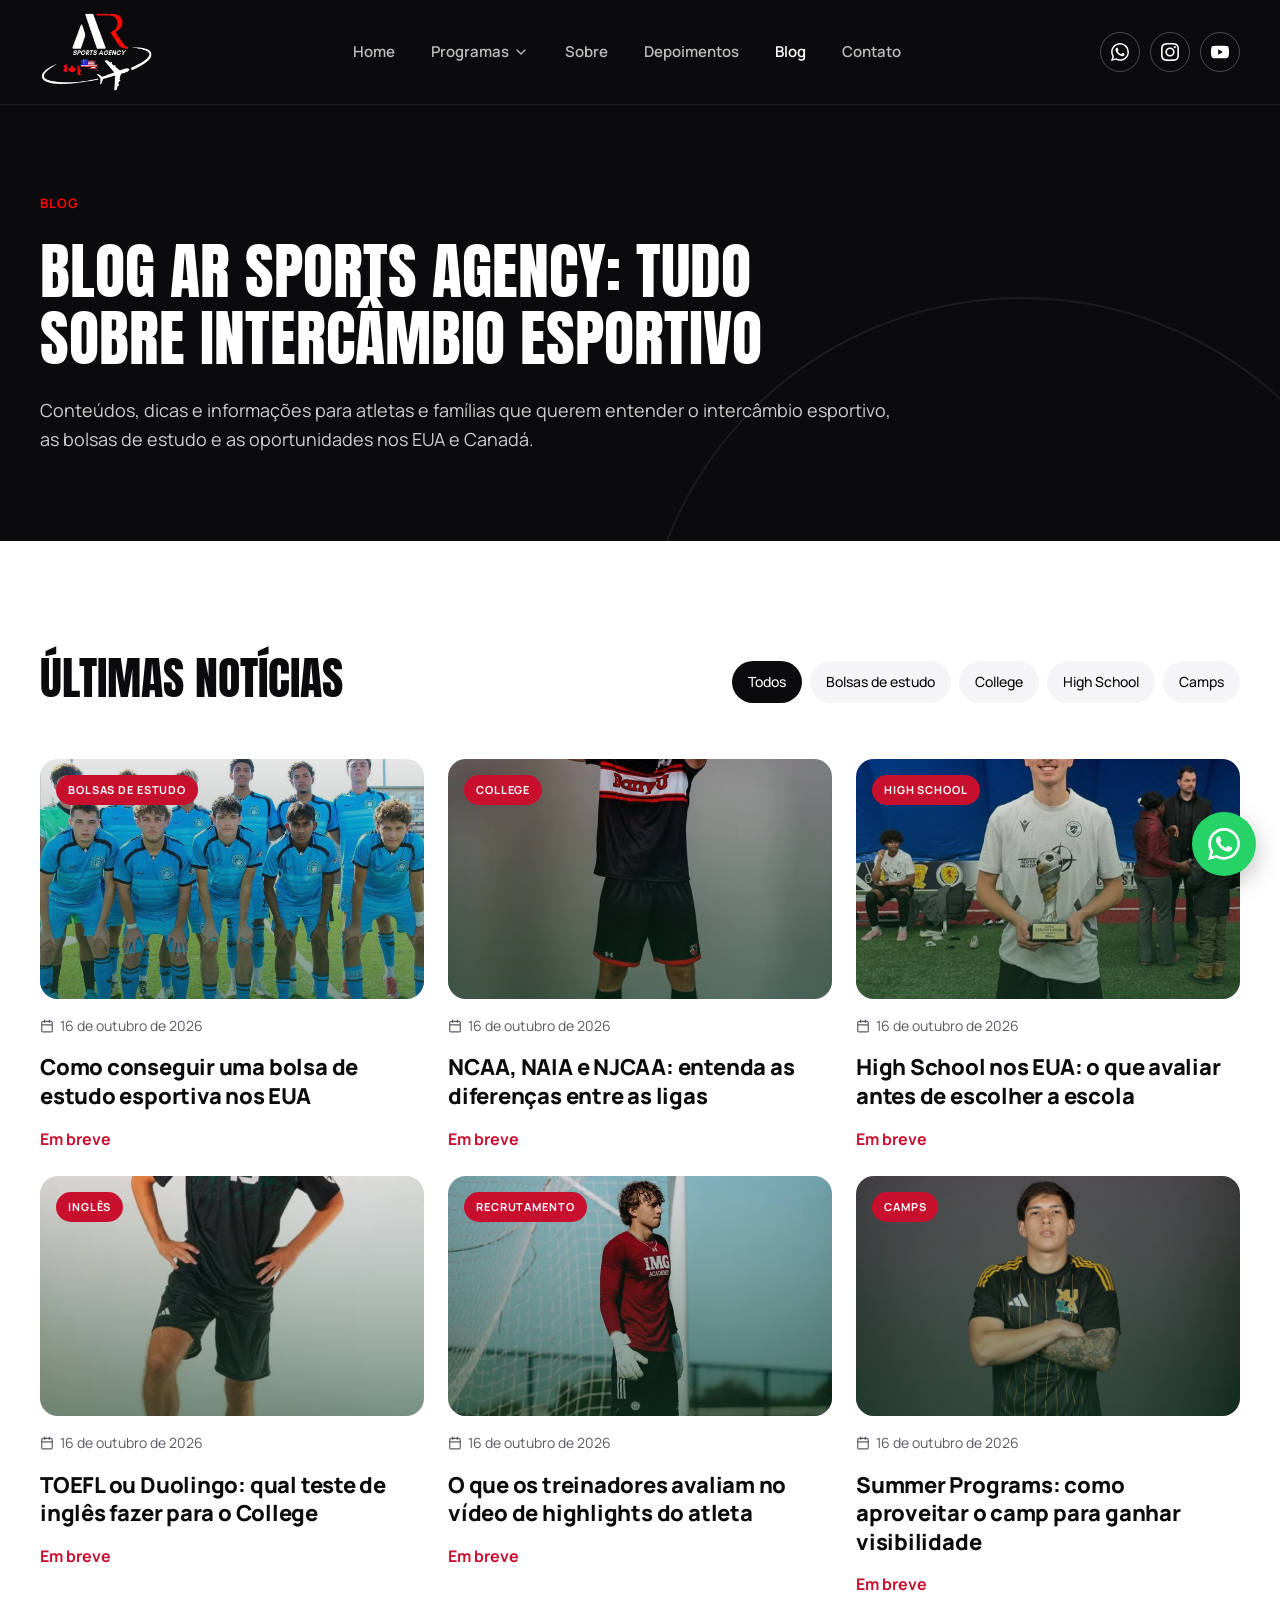
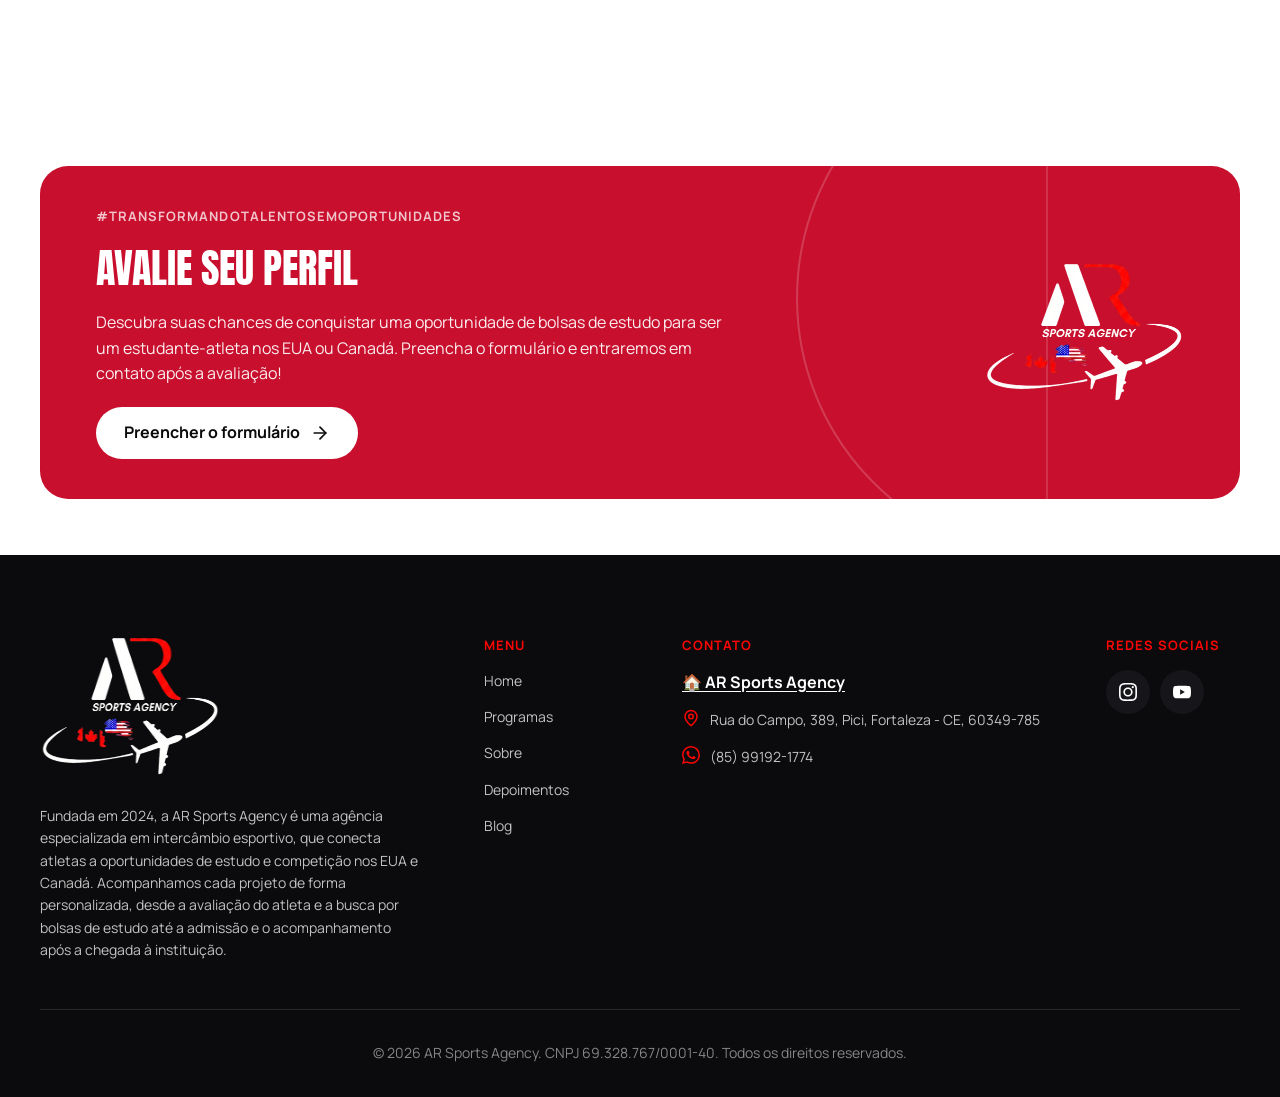
==== commit 2975b985: "Contador animado, ajustes no menu, banner e rodapé Co-Authored-By: Claude Opus 5.5 <noreply@anthropi" ====
--- a/blog/index.html
+++ b/blog/index.html
@@ -19,6 +19,6 @@
 <div class="nap"><p class="ftit">Contato</p><ul><li><a class="gbp" href="https://share.google/sRumZk0qRqVlAinR0" target="_blank" rel="noopener"><strong>🏠 AR Sports Agency</strong></a></li><li><svg aria-hidden="true" focusable="false" xmlns="http://www.w3.org/2000/svg" width="24" height="24" viewBox="0 0 24 24" fill="none" stroke="currentColor" stroke-width="2" stroke-linecap="round" stroke-linejoin="round" > <path d="M20 10c0 4.993-5.539 10.193-7.399 11.799a1 1 0 0 1-1.202 0C9.539 20.193 4 14.993 4 10a8 8 0 0 1 16 0" /> <circle cx="12" cy="10" r="3" /> </svg><a href="https://share.google/sRumZk0qRqVlAinR0" target="_blank" rel="noopener">Rua do Campo, 389, Pici, Fortaleza - CE, 60349-785</a></li><li><svg aria-hidden="true" focusable="false" width="24" height="24" viewBox="0 0 24 24" xmlns="http://www.w3.org/2000/svg"><path fill="currentColor" d="M17.472 14.382c-.297-.149-1.758-.867-2.03-.967-.273-.099-.471-.148-.67.15-.197.297-.767.966-.94 1.164-.173.199-.347.223-.644.075-.297-.15-1.255-.463-2.39-1.475-.883-.788-1.48-1.761-1.653-2.059-.173-.297-.018-.458.13-.606.134-.133.298-.347.446-.52.149-.174.198-.298.298-.497.099-.198.05-.371-.025-.52-.075-.149-.669-1.612-.916-2.207-.242-.579-.487-.5-.669-.51-.173-.008-.371-.01-.57-.01-.198 0-.52.074-.792.372-.272.297-1.04 1.016-1.04 2.479 0 1.462 1.065 2.875 1.213 3.074.149.198 2.096 3.2 5.077 4.487.709.306 1.262.489 1.694.625.712.227 1.36.195 1.871.118.571-.085 1.758-.719 2.006-1.413.248-.694.248-1.289.173-1.413-.074-.124-.272-.198-.57-.347m-5.421 7.403h-.004a9.87 9.87 0 01-5.031-1.378l-.361-.214-3.741.982.998-3.648-.235-.374a9.86 9.86 0 01-1.51-5.26c.001-5.45 4.436-9.884 9.888-9.884 2.64 0 5.122 1.03 6.988 2.898a9.825 9.825 0 012.893 6.994c-.003 5.45-4.437 9.884-9.885 9.884m8.413-18.297A11.815 11.815 0 0012.05 0C5.495 0 .16 5.335.157 11.892c0 2.096.547 4.142 1.588 5.945L.057 24l6.305-1.654a11.882 11.882 0 005.683 1.448h.005c6.554 0 11.89-5.335 11.893-11.893a11.821 11.821 0 00-3.48-8.413Z"/></svg><a href="https://wa.me/5585991921774?text=Ol%C3%A1%21%20Vim%20pelo%20site%20da%20AR%20Sports%20Agency%20e%20quero%20falar%20com%20um%20especialista%20sobre%20o%20interc%C3%A2mbio%20esportivo." target="_blank" rel="noopener">(85) 99192-1774</a></li></ul></div>
 <div><p class="ftit">Redes sociais</p><div class="redes"><a href="https://www.instagram.com/arsportsagency_/" target="_blank" rel="noopener" aria-label="Instagram"><svg aria-hidden="true" focusable="false" width="24" height="24" viewBox="0 0 24 24" xmlns="http://www.w3.org/2000/svg"><path fill="currentColor" d="M7.0301.084c-1.2768.0602-2.1487.264-2.911.5634-.7888.3075-1.4575.72-2.1228 1.3877-.6652.6677-1.075 1.3368-1.3802 2.127-.2954.7638-.4956 1.6365-.552 2.914-.0564 1.2775-.0689 1.6882-.0626 4.947.0062 3.2586.0206 3.6671.0825 4.9473.061 1.2765.264 2.1482.5635 2.9107.308.7889.72 1.4573 1.388 2.1228.6679.6655 1.3365 1.0743 2.1285 1.38.7632.295 1.6361.4961 2.9134.552 1.2773.056 1.6884.069 4.9462.0627 3.2578-.0062 3.668-.0207 4.9478-.0814 1.28-.0607 2.147-.2652 2.9098-.5633.7889-.3086 1.4578-.72 2.1228-1.3881.665-.6682 1.0745-1.3378 1.3795-2.1284.2957-.7632.4966-1.636.552-2.9124.056-1.2809.0692-1.6898.063-4.948-.0063-3.2583-.021-3.6668-.0817-4.9465-.0607-1.2797-.264-2.1487-.5633-2.9117-.3084-.7889-.72-1.4568-1.3876-2.1228C21.2982 1.33 20.628.9208 19.8378.6165 19.074.321 18.2017.1197 16.9244.0645 15.6471.0093 15.236-.005 11.977.0014 8.718.0076 8.31.0215 7.0301.0839m.1402 21.6932c-1.17-.0509-1.8053-.2453-2.2287-.408-.5606-.216-.96-.4771-1.3819-.895-.422-.4178-.6811-.8186-.9-1.378-.1644-.4234-.3624-1.058-.4171-2.228-.0595-1.2645-.072-1.6442-.079-4.848-.007-3.2037.0053-3.583.0607-4.848.05-1.169.2456-1.805.408-2.2282.216-.5613.4762-.96.895-1.3816.4188-.4217.8184-.6814 1.3783-.9003.423-.1651 1.0575-.3614 2.227-.4171 1.2655-.06 1.6447-.072 4.848-.079 3.2033-.007 3.5835.005 4.8495.0608 1.169.0508 1.8053.2445 2.228.408.5608.216.96.4754 1.3816.895.4217.4194.6816.8176.9005 1.3787.1653.4217.3617 1.056.4169 2.2263.0602 1.2655.0739 1.645.0796 4.848.0058 3.203-.0055 3.5834-.061 4.848-.051 1.17-.245 1.8055-.408 2.2294-.216.5604-.4763.96-.8954 1.3814-.419.4215-.8181.6811-1.3783.9-.4224.1649-1.0577.3617-2.2262.4174-1.2656.0595-1.6448.072-4.8493.079-3.2045.007-3.5825-.006-4.848-.0608M16.953 5.5864A1.44 1.44 0 1 0 18.39 4.144a1.44 1.44 0 0 0-1.437 1.4424M5.8385 12.012c.0067 3.4032 2.7706 6.1557 6.173 6.1493 3.4026-.0065 6.157-2.7701 6.1506-6.1733-.0065-3.4032-2.771-6.1565-6.174-6.1498-3.403.0067-6.156 2.771-6.1496 6.1738M8 12.0077a4 4 0 1 1 4.008 3.9921A3.9996 3.9996 0 0 1 8 12.0077"/></svg></a><a href="https://www.youtube.com/@arsportsagency" target="_blank" rel="noopener" aria-label="Canal da AR Sports Agency no YouTube"><svg aria-hidden="true" focusable="false" width="24" height="24" viewBox="0 0 24 24" xmlns="http://www.w3.org/2000/svg"><path fill="currentColor" d="M23.498 6.186a3.016 3.016 0 0 0-2.122-2.136C19.505 3.545 12 3.545 12 3.545s-7.505 0-9.377.505A3.017 3.017 0 0 0 .502 6.186C0 8.07 0 12 0 12s0 3.93.502 5.814a3.016 3.016 0 0 0 2.122 2.136c1.871.505 9.376.505 9.376.505s7.505 0 9.377-.505a3.015 3.015 0 0 0 2.122-2.136C24 15.93 24 12 24 12s0-3.93-.502-5.814zM9.545 15.568V8.432L15.818 12l-6.273 3.568z"/></svg></a></div></div>
 </div>
-<div class="base"><span>© 2026 AR Sports Agency. CNPJ 69.328.767/0001-40. Todos os direitos reservados.</span><b>#TransformandoTalentosEmOportunidades</b></div>
+<div class="base"><span>© 2026 AR Sports Agency. CNPJ 69.328.767/0001-40. Todos os direitos reservados.</span></div>
 </div></footer>
 <a class="wpp-flutuante" href="https://wa.me/18706049892?text=Ol%C3%A1%21%20Vim%20pelo%20site%20da%20AR%20Sports%20Agency%20e%20quero%20falar%20com%20um%20especialista%20sobre%20o%20interc%C3%A2mbio%20esportivo." target="_blank" rel="noopener" aria-label="Fale com um especialista pelo WhatsApp"><svg aria-hidden="true" focusable="false" width="24" height="24" viewBox="0 0 24 24" xmlns="http://www.w3.org/2000/svg"><path fill="currentColor" d="M17.472 14.382c-.297-.149-1.758-.867-2.03-.967-.273-.099-.471-.148-.67.15-.197.297-.767.966-.94 1.164-.173.199-.347.223-.644.075-.297-.15-1.255-.463-2.39-1.475-.883-.788-1.48-1.761-1.653-2.059-.173-.297-.018-.458.13-.606.134-.133.298-.347.446-.52.149-.174.198-.298.298-.497.099-.198.05-.371-.025-.52-.075-.149-.669-1.612-.916-2.207-.242-.579-.487-.5-.669-.51-.173-.008-.371-.01-.57-.01-.198 0-.52.074-.792.372-.272.297-1.04 1.016-1.04 2.479 0 1.462 1.065 2.875 1.213 3.074.149.198 2.096 3.2 5.077 4.487.709.306 1.262.489 1.694.625.712.227 1.36.195 1.871.118.571-.085 1.758-.719 2.006-1.413.248-.694.248-1.289.173-1.413-.074-.124-.272-.198-.57-.347m-5.421 7.403h-.004a9.87 9.87 0 01-5.031-1.378l-.361-.214-3.741.982.998-3.648-.235-.374a9.86 9.86 0 01-1.51-5.26c.001-5.45 4.436-9.884 9.888-9.884 2.64 0 5.122 1.03 6.988 2.898a9.825 9.825 0 012.893 6.994c-.003 5.45-4.437 9.884-9.885 9.884m8.413-18.297A11.815 11.815 0 0012.05 0C5.495 0 .16 5.335.157 11.892c0 2.096.547 4.142 1.588 5.945L.057 24l6.305-1.654a11.882 11.882 0 005.683 1.448h.005c6.554 0 11.89-5.335 11.893-11.893a11.821 11.821 0 00-3.48-8.413Z"/></svg></a><script src="../assets/js/main.js" defer></script></body></html>
--- a/assets/css/style.css
+++ b/assets/css/style.css
@@ -308,3 +308,11 @@
 .contatos .ccard:first-child i{background:var(--wpp);color:var(--preto)}
 @media (max-width:1100px){.carrossel .atl{flex-basis:calc((100% - 40px)/3)}.footer .topo{grid-template-columns:1fr 1fr}}
 @media (max-width:760px){.hero-home .fundo{object-position:72% center}.hero-home::after{background:linear-gradient(180deg,rgba(0,0,0,.35) 0,rgba(0,0,0,.82) 45%,rgba(0,0,0,.9) 100%)}.hero-home .container{padding-top:240px}.carrossel .atl{flex-basis:calc((100% - 20px)/2.2)}.grid3.contatos{grid-template-columns:1fr}.cta-card{padding:36px 24px}.cta-card h2{font-size:32px}.header .container{height:84px}.logo img{width:86px}.footer .topo{grid-template-columns:1fr}}
+/* v2.1 */
+.drop-menu .ic{color:#fff}
+.drop-menu a:hover{color:var(--preto)}
+.drop-menu .todos,.drop-menu .todos:hover{color:var(--vermelho-botao)}
+.drop-menu .todos:hover{text-decoration:underline;text-underline-offset:3px}
+@media (max-width:960px){.drop-menu a:hover{color:#fff}.drop-menu .todos,.drop-menu .todos:hover{color:var(--vermelho-marca)}}
+.cta-card .texto>span.btn{color:var(--preto);font-size:16px;letter-spacing:0;text-transform:none;align-self:flex-start}
+.footer .base{justify-content:center}
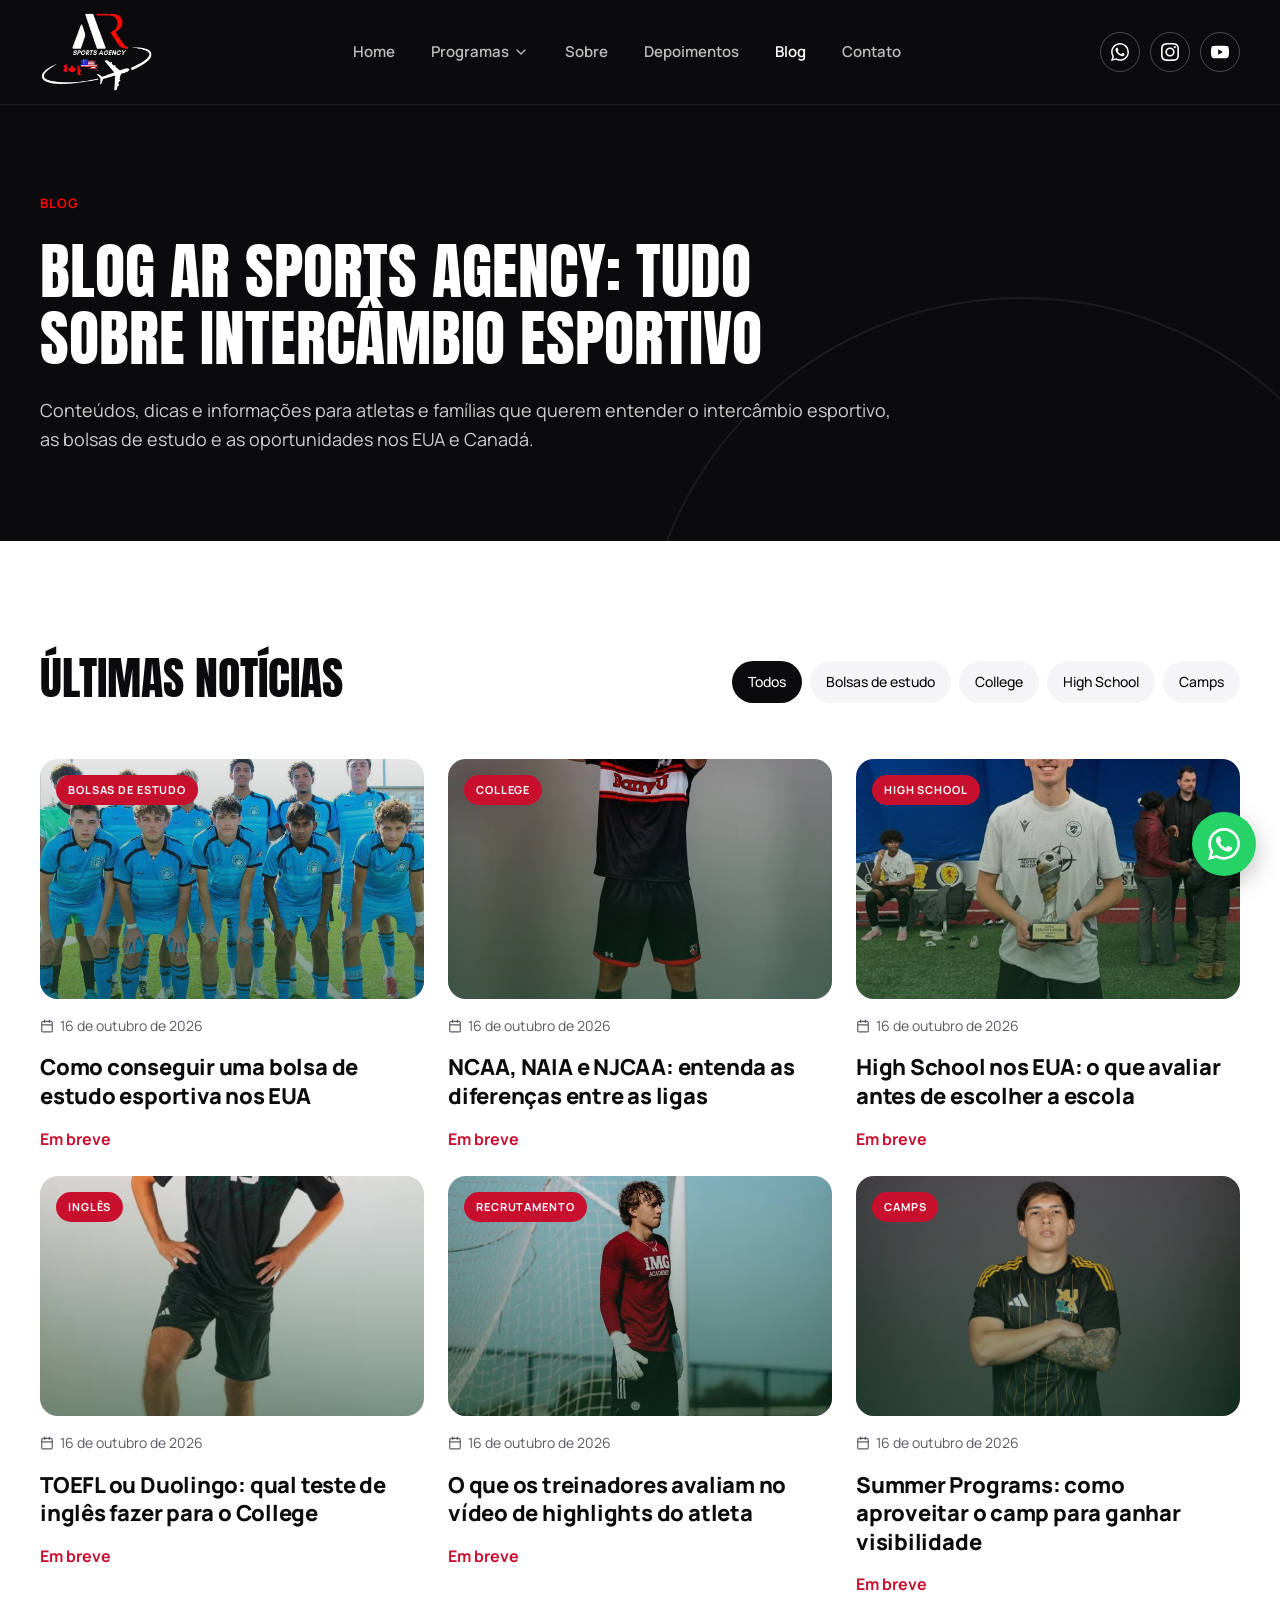
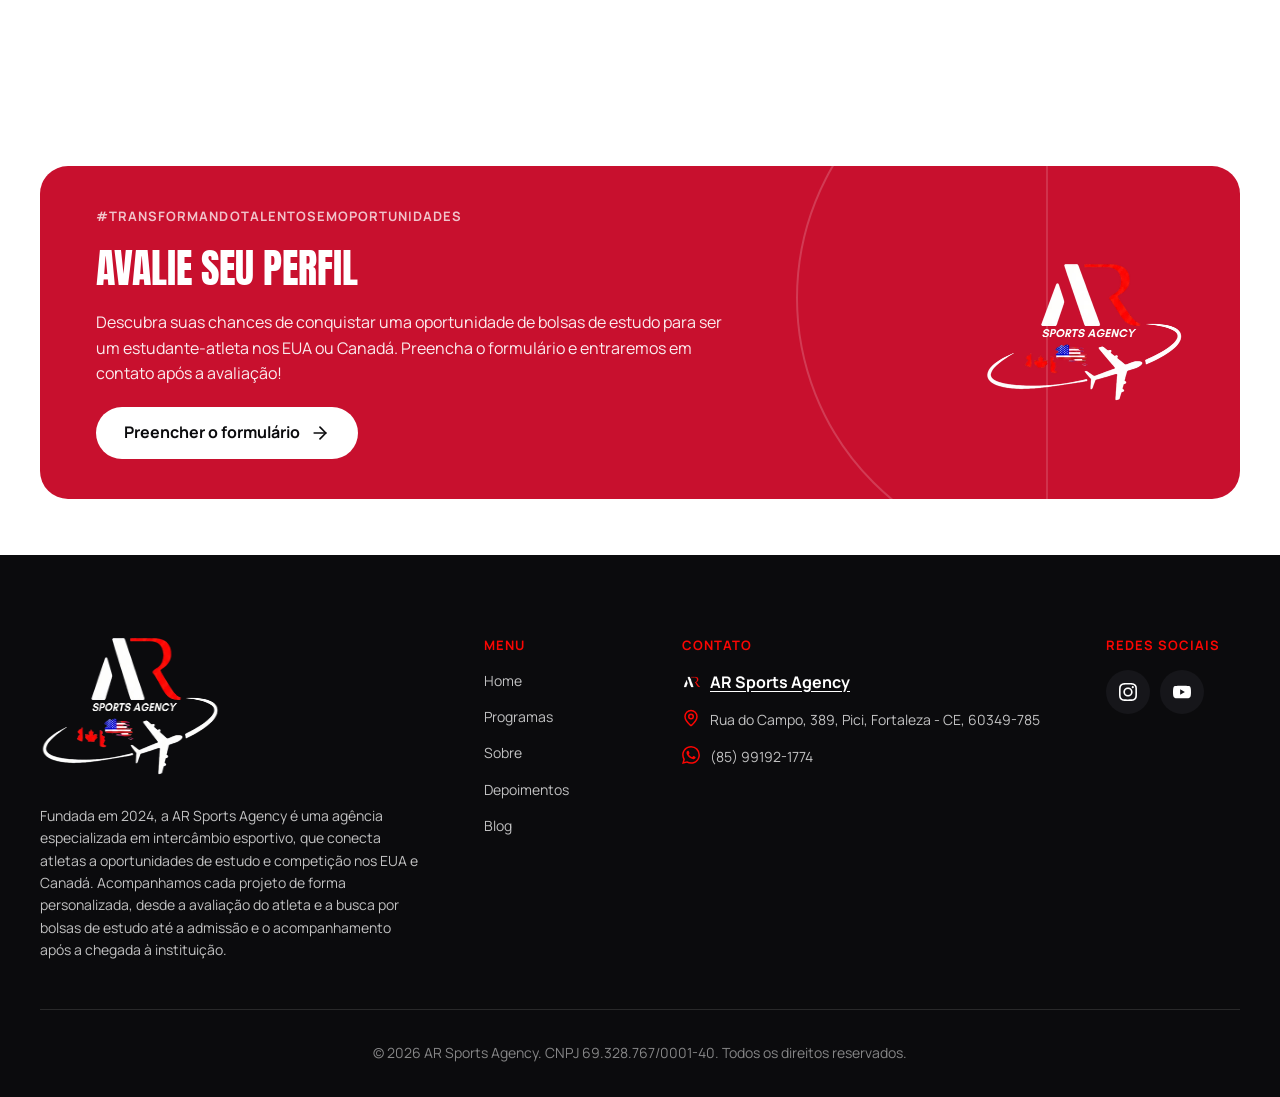
==== commit 70c64631: "Nova hero, textos, foto do fundador, favicon no rodapé e link do YouTube Co-Authored-By: Claude Opus" ====
--- a/blog/index.html
+++ b/blog/index.html
@@ -4,21 +4,21 @@
 <link rel="icon" href="../favicon.png"><meta name="theme-color" content="#0B0B0D">
 <link rel="preconnect" href="https://fonts.googleapis.com"><link rel="preconnect" href="https://fonts.gstatic.com" crossorigin>
 <link href="https://fonts.googleapis.com/css2?family=Anton&family=Manrope:wght@400;500;600;700;800&display=swap" rel="stylesheet">
-<link rel="stylesheet" href="../assets/css/style.css"><script type="application/ld+json">{"@context": "https://schema.org", "@type": "Organization", "name": "AR Sports Agency", "url": "https://arsportsagency.com.br/", "logo": "https://arsportsagency.com.br/assets/img/logo.png", "email": "aramalho@arsportsagency.com.br", "telephone": "+55 85 99192-1774", "hasMap": "https://share.google/sRumZk0qRqVlAinR0", "foundingDate": "2024", "founder": {"@type": "Person", "name": "Adolfo Ramalho"}, "address": {"@type": "PostalAddress", "streetAddress": "Rua do Campo, 389, Pici", "postalCode": "60349-785", "addressLocality": "Fortaleza", "addressRegion": "CE", "addressCountry": "BR"}, "sameAs": ["https://www.instagram.com/arsportsagency_/", "https://www.youtube.com/@arsportsagency"], "slogan": "#TransformandoTalentosEmOportunidades"}</script></head>
+<link rel="stylesheet" href="../assets/css/style.css?v=5"><script type="application/ld+json">{"@context": "https://schema.org", "@type": "Organization", "name": "AR Sports Agency", "url": "https://arsportsagency.com.br/", "logo": "https://arsportsagency.com.br/assets/img/logo.png", "email": "aramalho@arsportsagency.com.br", "telephone": "+55 85 99192-1774", "hasMap": "https://share.google/sRumZk0qRqVlAinR0", "foundingDate": "2024", "founder": {"@type": "Person", "name": "Adolfo Ramalho"}, "address": {"@type": "PostalAddress", "streetAddress": "Rua do Campo, 389, Pici", "postalCode": "60349-785", "addressLocality": "Fortaleza", "addressRegion": "CE", "addressCountry": "BR"}, "sameAs": ["https://www.instagram.com/arsportsagency_/", "https://www.youtube.com/@arsportsagency2024"], "slogan": "#TransformandoTalentosEmOportunidades"}</script></head>
 <body id="topo"><header class="header"><div class="container">
 <a class="logo" href="../index.html" aria-label="AR Sports Agency, página inicial"><img src="../assets/img/logo-full.webp" alt="AR Sports Agency" width="113" height="80"></a>
-<nav class="nav" aria-label="Menu principal"><a href="../index.html">Home</a><div class="drop"><a href="../programas/index.html">Programas <svg aria-hidden="true" focusable="false" xmlns="http://www.w3.org/2000/svg" width="24" height="24" viewBox="0 0 24 24" fill="none" stroke="currentColor" stroke-width="2" stroke-linecap="round" stroke-linejoin="round"><path d="m6 9 6 6 6-6"/></svg></a><div class="drop-menu"><a href="../high-school/index.html"><span class="ic"><svg aria-hidden="true" focusable="false" xmlns="http://www.w3.org/2000/svg" width="24" height="24" viewBox="0 0 24 24" fill="none" stroke="currentColor" stroke-width="2" stroke-linecap="round" stroke-linejoin="round" > <path d="M21.42 10.922a1 1 0 0 0-.019-1.838L12.83 5.18a2 2 0 0 0-1.66 0L2.6 9.08a1 1 0 0 0 0 1.832l8.57 3.908a2 2 0 0 0 1.66 0z" /> <path d="M22 10v6" /> <path d="M6 12.5V16a6 3 0 0 0 12 0v-3.5" /> </svg></span><span><b>High School</b><span>Ensino Médio nos EUA</span></span></a><a href="../college-university/index.html"><span class="ic"><svg aria-hidden="true" focusable="false" xmlns="http://www.w3.org/2000/svg" width="24" height="24" viewBox="0 0 24 24" fill="none" stroke="currentColor" stroke-width="2" stroke-linecap="round" stroke-linejoin="round" > <path d="M6 9H4.5a2.5 2.5 0 0 1 0-5H6" /> <path d="M18 9h1.5a2.5 2.5 0 0 0 0-5H18" /> <path d="M4 22h16" /> <path d="M10 14.66V17c0 .55-.47.98-.97 1.21C7.85 18.75 7 20.24 7 22" /> <path d="M14 14.66V17c0 .55.47.98.97 1.21C16.15 18.75 17 20.24 17 22" /> <path d="M18 2H6v7a6 6 0 0 0 12 0V2Z" /> </svg></span><span><b>College & University</b><span>Graduação com bolsa nos EUA</span></span></a><a href="../programas-de-desenvolvimento/index.html"><span class="ic"><svg aria-hidden="true" focusable="false" xmlns="http://www.w3.org/2000/svg" width="24" height="24" viewBox="0 0 24 24" fill="none" stroke="currentColor" stroke-width="2" stroke-linecap="round" stroke-linejoin="round" > <path d="M14.4 14.4 9.6 9.6" /> <path d="M18.657 21.485a2 2 0 1 1-2.829-2.828l-1.767 1.768a2 2 0 1 1-2.829-2.829l6.364-6.364a2 2 0 1 1 2.829 2.829l-1.768 1.767a2 2 0 1 1 2.828 2.829z" /> <path d="m21.5 21.5-1.4-1.4" /> <path d="M3.9 3.9 2.5 2.5" /> <path d="M6.404 12.768a2 2 0 1 1-2.829-2.829l1.768-1.767a2 2 0 1 1-2.828-2.829l2.828-2.828a2 2 0 1 1 2.829 2.828l1.767-1.768a2 2 0 1 1 2.829 2.829z" /> </svg></span><span><b>Programas de Desenvolvimento</b><span>Evolução e exposição do atleta</span></span></a><a href="../camps-summer-programs/index.html"><span class="ic"><svg aria-hidden="true" focusable="false" xmlns="http://www.w3.org/2000/svg" width="24" height="24" viewBox="0 0 24 24" fill="none" stroke="currentColor" stroke-width="2" stroke-linecap="round" stroke-linejoin="round" > <path d="M17.8 19.2 16 11l3.5-3.5C21 6 21.5 4 21 3c-1-.5-3 0-4.5 1.5L13 8 4.8 6.2c-.5-.1-.9.1-1.1.5l-.3.5c-.2.5-.1 1 .3 1.3L9 12l-2 3H4l-1 1 3 2 2 3 1-1v-3l3-2 3.5 5.3c.3.4.8.5 1.3.3l.5-.2c.4-.3.6-.7.5-1.2z" /> </svg></span><span><b>Camps Esportivos</b><span>Summer Programs nos EUA</span></span></a><a class="todos" href="../programas/index.html">Ver todos os programas <svg aria-hidden="true" focusable="false" xmlns="http://www.w3.org/2000/svg" width="24" height="24" viewBox="0 0 24 24" fill="none" stroke="currentColor" stroke-width="2" stroke-linecap="round" stroke-linejoin="round" > <path d="M5 12h14" /> <path d="m12 5 7 7-7 7" /> </svg></a></div></div><a href="../sobre/index.html">Sobre</a><a href="../depoimentos/index.html">Depoimentos</a><a href="../blog/index.html" class="ativo" aria-current="page">Blog</a><a href="../contato/index.html">Contato</a><div class="redes" hidden-desktop><a href="https://wa.me/18706049892?text=Ol%C3%A1%21%20Vim%20pelo%20site%20da%20AR%20Sports%20Agency%20e%20quero%20falar%20com%20um%20especialista%20sobre%20o%20interc%C3%A2mbio%20esportivo." target="_blank" rel="noopener" aria-label="WhatsApp"><svg aria-hidden="true" focusable="false" width="24" height="24" viewBox="0 0 24 24" xmlns="http://www.w3.org/2000/svg"><path fill="currentColor" d="M17.472 14.382c-.297-.149-1.758-.867-2.03-.967-.273-.099-.471-.148-.67.15-.197.297-.767.966-.94 1.164-.173.199-.347.223-.644.075-.297-.15-1.255-.463-2.39-1.475-.883-.788-1.48-1.761-1.653-2.059-.173-.297-.018-.458.13-.606.134-.133.298-.347.446-.52.149-.174.198-.298.298-.497.099-.198.05-.371-.025-.52-.075-.149-.669-1.612-.916-2.207-.242-.579-.487-.5-.669-.51-.173-.008-.371-.01-.57-.01-.198 0-.52.074-.792.372-.272.297-1.04 1.016-1.04 2.479 0 1.462 1.065 2.875 1.213 3.074.149.198 2.096 3.2 5.077 4.487.709.306 1.262.489 1.694.625.712.227 1.36.195 1.871.118.571-.085 1.758-.719 2.006-1.413.248-.694.248-1.289.173-1.413-.074-.124-.272-.198-.57-.347m-5.421 7.403h-.004a9.87 9.87 0 01-5.031-1.378l-.361-.214-3.741.982.998-3.648-.235-.374a9.86 9.86 0 01-1.51-5.26c.001-5.45 4.436-9.884 9.888-9.884 2.64 0 5.122 1.03 6.988 2.898a9.825 9.825 0 012.893 6.994c-.003 5.45-4.437 9.884-9.885 9.884m8.413-18.297A11.815 11.815 0 0012.05 0C5.495 0 .16 5.335.157 11.892c0 2.096.547 4.142 1.588 5.945L.057 24l6.305-1.654a11.882 11.882 0 005.683 1.448h.005c6.554 0 11.89-5.335 11.893-11.893a11.821 11.821 0 00-3.48-8.413Z"/></svg></a><a href="https://www.instagram.com/arsportsagency_/" target="_blank" rel="noopener" aria-label="Instagram"><svg aria-hidden="true" focusable="false" width="24" height="24" viewBox="0 0 24 24" xmlns="http://www.w3.org/2000/svg"><path fill="currentColor" d="M7.0301.084c-1.2768.0602-2.1487.264-2.911.5634-.7888.3075-1.4575.72-2.1228 1.3877-.6652.6677-1.075 1.3368-1.3802 2.127-.2954.7638-.4956 1.6365-.552 2.914-.0564 1.2775-.0689 1.6882-.0626 4.947.0062 3.2586.0206 3.6671.0825 4.9473.061 1.2765.264 2.1482.5635 2.9107.308.7889.72 1.4573 1.388 2.1228.6679.6655 1.3365 1.0743 2.1285 1.38.7632.295 1.6361.4961 2.9134.552 1.2773.056 1.6884.069 4.9462.0627 3.2578-.0062 3.668-.0207 4.9478-.0814 1.28-.0607 2.147-.2652 2.9098-.5633.7889-.3086 1.4578-.72 2.1228-1.3881.665-.6682 1.0745-1.3378 1.3795-2.1284.2957-.7632.4966-1.636.552-2.9124.056-1.2809.0692-1.6898.063-4.948-.0063-3.2583-.021-3.6668-.0817-4.9465-.0607-1.2797-.264-2.1487-.5633-2.9117-.3084-.7889-.72-1.4568-1.3876-2.1228C21.2982 1.33 20.628.9208 19.8378.6165 19.074.321 18.2017.1197 16.9244.0645 15.6471.0093 15.236-.005 11.977.0014 8.718.0076 8.31.0215 7.0301.0839m.1402 21.6932c-1.17-.0509-1.8053-.2453-2.2287-.408-.5606-.216-.96-.4771-1.3819-.895-.422-.4178-.6811-.8186-.9-1.378-.1644-.4234-.3624-1.058-.4171-2.228-.0595-1.2645-.072-1.6442-.079-4.848-.007-3.2037.0053-3.583.0607-4.848.05-1.169.2456-1.805.408-2.2282.216-.5613.4762-.96.895-1.3816.4188-.4217.8184-.6814 1.3783-.9003.423-.1651 1.0575-.3614 2.227-.4171 1.2655-.06 1.6447-.072 4.848-.079 3.2033-.007 3.5835.005 4.8495.0608 1.169.0508 1.8053.2445 2.228.408.5608.216.96.4754 1.3816.895.4217.4194.6816.8176.9005 1.3787.1653.4217.3617 1.056.4169 2.2263.0602 1.2655.0739 1.645.0796 4.848.0058 3.203-.0055 3.5834-.061 4.848-.051 1.17-.245 1.8055-.408 2.2294-.216.5604-.4763.96-.8954 1.3814-.419.4215-.8181.6811-1.3783.9-.4224.1649-1.0577.3617-2.2262.4174-1.2656.0595-1.6448.072-4.8493.079-3.2045.007-3.5825-.006-4.848-.0608M16.953 5.5864A1.44 1.44 0 1 0 18.39 4.144a1.44 1.44 0 0 0-1.437 1.4424M5.8385 12.012c.0067 3.4032 2.7706 6.1557 6.173 6.1493 3.4026-.0065 6.157-2.7701 6.1506-6.1733-.0065-3.4032-2.771-6.1565-6.174-6.1498-3.403.0067-6.156 2.771-6.1496 6.1738M8 12.0077a4 4 0 1 1 4.008 3.9921A3.9996 3.9996 0 0 1 8 12.0077"/></svg></a><a href="https://www.youtube.com/@arsportsagency" target="_blank" rel="noopener" aria-label="YouTube"><svg aria-hidden="true" focusable="false" width="24" height="24" viewBox="0 0 24 24" xmlns="http://www.w3.org/2000/svg"><path fill="currentColor" d="M23.498 6.186a3.016 3.016 0 0 0-2.122-2.136C19.505 3.545 12 3.545 12 3.545s-7.505 0-9.377.505A3.017 3.017 0 0 0 .502 6.186C0 8.07 0 12 0 12s0 3.93.502 5.814a3.016 3.016 0 0 0 2.122 2.136c1.871.505 9.376.505 9.376.505s7.505 0 9.377-.505a3.015 3.015 0 0 0 2.122-2.136C24 15.93 24 12 24 12s0-3.93-.502-5.814zM9.545 15.568V8.432L15.818 12l-6.273 3.568z"/></svg></a></div></nav>
-<div class="redes topo-redes"><a href="https://wa.me/18706049892?text=Ol%C3%A1%21%20Vim%20pelo%20site%20da%20AR%20Sports%20Agency%20e%20quero%20falar%20com%20um%20especialista%20sobre%20o%20interc%C3%A2mbio%20esportivo." target="_blank" rel="noopener" aria-label="WhatsApp"><svg aria-hidden="true" focusable="false" width="24" height="24" viewBox="0 0 24 24" xmlns="http://www.w3.org/2000/svg"><path fill="currentColor" d="M17.472 14.382c-.297-.149-1.758-.867-2.03-.967-.273-.099-.471-.148-.67.15-.197.297-.767.966-.94 1.164-.173.199-.347.223-.644.075-.297-.15-1.255-.463-2.39-1.475-.883-.788-1.48-1.761-1.653-2.059-.173-.297-.018-.458.13-.606.134-.133.298-.347.446-.52.149-.174.198-.298.298-.497.099-.198.05-.371-.025-.52-.075-.149-.669-1.612-.916-2.207-.242-.579-.487-.5-.669-.51-.173-.008-.371-.01-.57-.01-.198 0-.52.074-.792.372-.272.297-1.04 1.016-1.04 2.479 0 1.462 1.065 2.875 1.213 3.074.149.198 2.096 3.2 5.077 4.487.709.306 1.262.489 1.694.625.712.227 1.36.195 1.871.118.571-.085 1.758-.719 2.006-1.413.248-.694.248-1.289.173-1.413-.074-.124-.272-.198-.57-.347m-5.421 7.403h-.004a9.87 9.87 0 01-5.031-1.378l-.361-.214-3.741.982.998-3.648-.235-.374a9.86 9.86 0 01-1.51-5.26c.001-5.45 4.436-9.884 9.888-9.884 2.64 0 5.122 1.03 6.988 2.898a9.825 9.825 0 012.893 6.994c-.003 5.45-4.437 9.884-9.885 9.884m8.413-18.297A11.815 11.815 0 0012.05 0C5.495 0 .16 5.335.157 11.892c0 2.096.547 4.142 1.588 5.945L.057 24l6.305-1.654a11.882 11.882 0 005.683 1.448h.005c6.554 0 11.89-5.335 11.893-11.893a11.821 11.821 0 00-3.48-8.413Z"/></svg></a><a href="https://www.instagram.com/arsportsagency_/" target="_blank" rel="noopener" aria-label="Instagram"><svg aria-hidden="true" focusable="false" width="24" height="24" viewBox="0 0 24 24" xmlns="http://www.w3.org/2000/svg"><path fill="currentColor" d="M7.0301.084c-1.2768.0602-2.1487.264-2.911.5634-.7888.3075-1.4575.72-2.1228 1.3877-.6652.6677-1.075 1.3368-1.3802 2.127-.2954.7638-.4956 1.6365-.552 2.914-.0564 1.2775-.0689 1.6882-.0626 4.947.0062 3.2586.0206 3.6671.0825 4.9473.061 1.2765.264 2.1482.5635 2.9107.308.7889.72 1.4573 1.388 2.1228.6679.6655 1.3365 1.0743 2.1285 1.38.7632.295 1.6361.4961 2.9134.552 1.2773.056 1.6884.069 4.9462.0627 3.2578-.0062 3.668-.0207 4.9478-.0814 1.28-.0607 2.147-.2652 2.9098-.5633.7889-.3086 1.4578-.72 2.1228-1.3881.665-.6682 1.0745-1.3378 1.3795-2.1284.2957-.7632.4966-1.636.552-2.9124.056-1.2809.0692-1.6898.063-4.948-.0063-3.2583-.021-3.6668-.0817-4.9465-.0607-1.2797-.264-2.1487-.5633-2.9117-.3084-.7889-.72-1.4568-1.3876-2.1228C21.2982 1.33 20.628.9208 19.8378.6165 19.074.321 18.2017.1197 16.9244.0645 15.6471.0093 15.236-.005 11.977.0014 8.718.0076 8.31.0215 7.0301.0839m.1402 21.6932c-1.17-.0509-1.8053-.2453-2.2287-.408-.5606-.216-.96-.4771-1.3819-.895-.422-.4178-.6811-.8186-.9-1.378-.1644-.4234-.3624-1.058-.4171-2.228-.0595-1.2645-.072-1.6442-.079-4.848-.007-3.2037.0053-3.583.0607-4.848.05-1.169.2456-1.805.408-2.2282.216-.5613.4762-.96.895-1.3816.4188-.4217.8184-.6814 1.3783-.9003.423-.1651 1.0575-.3614 2.227-.4171 1.2655-.06 1.6447-.072 4.848-.079 3.2033-.007 3.5835.005 4.8495.0608 1.169.0508 1.8053.2445 2.228.408.5608.216.96.4754 1.3816.895.4217.4194.6816.8176.9005 1.3787.1653.4217.3617 1.056.4169 2.2263.0602 1.2655.0739 1.645.0796 4.848.0058 3.203-.0055 3.5834-.061 4.848-.051 1.17-.245 1.8055-.408 2.2294-.216.5604-.4763.96-.8954 1.3814-.419.4215-.8181.6811-1.3783.9-.4224.1649-1.0577.3617-2.2262.4174-1.2656.0595-1.6448.072-4.8493.079-3.2045.007-3.5825-.006-4.848-.0608M16.953 5.5864A1.44 1.44 0 1 0 18.39 4.144a1.44 1.44 0 0 0-1.437 1.4424M5.8385 12.012c.0067 3.4032 2.7706 6.1557 6.173 6.1493 3.4026-.0065 6.157-2.7701 6.1506-6.1733-.0065-3.4032-2.771-6.1565-6.174-6.1498-3.403.0067-6.156 2.771-6.1496 6.1738M8 12.0077a4 4 0 1 1 4.008 3.9921A3.9996 3.9996 0 0 1 8 12.0077"/></svg></a><a href="https://www.youtube.com/@arsportsagency" target="_blank" rel="noopener" aria-label="YouTube"><svg aria-hidden="true" focusable="false" width="24" height="24" viewBox="0 0 24 24" xmlns="http://www.w3.org/2000/svg"><path fill="currentColor" d="M23.498 6.186a3.016 3.016 0 0 0-2.122-2.136C19.505 3.545 12 3.545 12 3.545s-7.505 0-9.377.505A3.017 3.017 0 0 0 .502 6.186C0 8.07 0 12 0 12s0 3.93.502 5.814a3.016 3.016 0 0 0 2.122 2.136c1.871.505 9.376.505 9.376.505s7.505 0 9.377-.505a3.015 3.015 0 0 0 2.122-2.136C24 15.93 24 12 24 12s0-3.93-.502-5.814zM9.545 15.568V8.432L15.818 12l-6.273 3.568z"/></svg></a></div>
+<nav class="nav" aria-label="Menu principal"><a href="../index.html">Home</a><div class="drop"><a href="../programas/index.html">Programas <svg aria-hidden="true" focusable="false" xmlns="http://www.w3.org/2000/svg" width="24" height="24" viewBox="0 0 24 24" fill="none" stroke="currentColor" stroke-width="2" stroke-linecap="round" stroke-linejoin="round"><path d="m6 9 6 6 6-6"/></svg></a><div class="drop-menu"><a href="../high-school/index.html"><span class="ic"><svg aria-hidden="true" focusable="false" xmlns="http://www.w3.org/2000/svg" width="24" height="24" viewBox="0 0 24 24" fill="none" stroke="currentColor" stroke-width="2" stroke-linecap="round" stroke-linejoin="round" > <path d="M21.42 10.922a1 1 0 0 0-.019-1.838L12.83 5.18a2 2 0 0 0-1.66 0L2.6 9.08a1 1 0 0 0 0 1.832l8.57 3.908a2 2 0 0 0 1.66 0z" /> <path d="M22 10v6" /> <path d="M6 12.5V16a6 3 0 0 0 12 0v-3.5" /> </svg></span><span><b>High School</b><span>Ensino Médio nos EUA</span></span></a><a href="../college-university/index.html"><span class="ic"><svg aria-hidden="true" focusable="false" xmlns="http://www.w3.org/2000/svg" width="24" height="24" viewBox="0 0 24 24" fill="none" stroke="currentColor" stroke-width="2" stroke-linecap="round" stroke-linejoin="round" > <path d="M6 9H4.5a2.5 2.5 0 0 1 0-5H6" /> <path d="M18 9h1.5a2.5 2.5 0 0 0 0-5H18" /> <path d="M4 22h16" /> <path d="M10 14.66V17c0 .55-.47.98-.97 1.21C7.85 18.75 7 20.24 7 22" /> <path d="M14 14.66V17c0 .55.47.98.97 1.21C16.15 18.75 17 20.24 17 22" /> <path d="M18 2H6v7a6 6 0 0 0 12 0V2Z" /> </svg></span><span><b>College & University</b><span>Graduação com bolsa nos EUA</span></span></a><a href="../programas-de-desenvolvimento/index.html"><span class="ic"><svg aria-hidden="true" focusable="false" xmlns="http://www.w3.org/2000/svg" width="24" height="24" viewBox="0 0 24 24" fill="none" stroke="currentColor" stroke-width="2" stroke-linecap="round" stroke-linejoin="round" > <path d="M14.4 14.4 9.6 9.6" /> <path d="M18.657 21.485a2 2 0 1 1-2.829-2.828l-1.767 1.768a2 2 0 1 1-2.829-2.829l6.364-6.364a2 2 0 1 1 2.829 2.829l-1.768 1.767a2 2 0 1 1 2.828 2.829z" /> <path d="m21.5 21.5-1.4-1.4" /> <path d="M3.9 3.9 2.5 2.5" /> <path d="M6.404 12.768a2 2 0 1 1-2.829-2.829l1.768-1.767a2 2 0 1 1-2.828-2.829l2.828-2.828a2 2 0 1 1 2.829 2.828l1.767-1.768a2 2 0 1 1 2.829 2.829z" /> </svg></span><span><b>Programas de Desenvolvimento</b><span>Evolução e exposição do atleta</span></span></a><a href="../camps-summer-programs/index.html"><span class="ic"><svg aria-hidden="true" focusable="false" xmlns="http://www.w3.org/2000/svg" width="24" height="24" viewBox="0 0 24 24" fill="none" stroke="currentColor" stroke-width="2" stroke-linecap="round" stroke-linejoin="round" > <path d="M17.8 19.2 16 11l3.5-3.5C21 6 21.5 4 21 3c-1-.5-3 0-4.5 1.5L13 8 4.8 6.2c-.5-.1-.9.1-1.1.5l-.3.5c-.2.5-.1 1 .3 1.3L9 12l-2 3H4l-1 1 3 2 2 3 1-1v-3l3-2 3.5 5.3c.3.4.8.5 1.3.3l.5-.2c.4-.3.6-.7.5-1.2z" /> </svg></span><span><b>Camps Esportivos</b><span>Summer Programs nos EUA</span></span></a><a class="todos" href="../programas/index.html">Ver todos os programas <svg aria-hidden="true" focusable="false" xmlns="http://www.w3.org/2000/svg" width="24" height="24" viewBox="0 0 24 24" fill="none" stroke="currentColor" stroke-width="2" stroke-linecap="round" stroke-linejoin="round" > <path d="M5 12h14" /> <path d="m12 5 7 7-7 7" /> </svg></a></div></div><a href="../sobre/index.html">Sobre</a><a href="../depoimentos/index.html">Depoimentos</a><a href="../blog/index.html" class="ativo" aria-current="page">Blog</a><a href="../contato/index.html">Contato</a><div class="redes" hidden-desktop><a href="https://wa.me/18706049892?text=Ol%C3%A1%21%20Vim%20pelo%20site%20da%20AR%20Sports%20Agency%20e%20quero%20falar%20com%20um%20especialista%20sobre%20o%20interc%C3%A2mbio%20esportivo." target="_blank" rel="noopener" aria-label="WhatsApp"><svg aria-hidden="true" focusable="false" width="24" height="24" viewBox="0 0 24 24" xmlns="http://www.w3.org/2000/svg"><path fill="currentColor" d="M17.472 14.382c-.297-.149-1.758-.867-2.03-.967-.273-.099-.471-.148-.67.15-.197.297-.767.966-.94 1.164-.173.199-.347.223-.644.075-.297-.15-1.255-.463-2.39-1.475-.883-.788-1.48-1.761-1.653-2.059-.173-.297-.018-.458.13-.606.134-.133.298-.347.446-.52.149-.174.198-.298.298-.497.099-.198.05-.371-.025-.52-.075-.149-.669-1.612-.916-2.207-.242-.579-.487-.5-.669-.51-.173-.008-.371-.01-.57-.01-.198 0-.52.074-.792.372-.272.297-1.04 1.016-1.04 2.479 0 1.462 1.065 2.875 1.213 3.074.149.198 2.096 3.2 5.077 4.487.709.306 1.262.489 1.694.625.712.227 1.36.195 1.871.118.571-.085 1.758-.719 2.006-1.413.248-.694.248-1.289.173-1.413-.074-.124-.272-.198-.57-.347m-5.421 7.403h-.004a9.87 9.87 0 01-5.031-1.378l-.361-.214-3.741.982.998-3.648-.235-.374a9.86 9.86 0 01-1.51-5.26c.001-5.45 4.436-9.884 9.888-9.884 2.64 0 5.122 1.03 6.988 2.898a9.825 9.825 0 012.893 6.994c-.003 5.45-4.437 9.884-9.885 9.884m8.413-18.297A11.815 11.815 0 0012.05 0C5.495 0 .16 5.335.157 11.892c0 2.096.547 4.142 1.588 5.945L.057 24l6.305-1.654a11.882 11.882 0 005.683 1.448h.005c6.554 0 11.89-5.335 11.893-11.893a11.821 11.821 0 00-3.48-8.413Z"/></svg></a><a href="https://www.instagram.com/arsportsagency_/" target="_blank" rel="noopener" aria-label="Instagram"><svg aria-hidden="true" focusable="false" width="24" height="24" viewBox="0 0 24 24" xmlns="http://www.w3.org/2000/svg"><path fill="currentColor" d="M7.0301.084c-1.2768.0602-2.1487.264-2.911.5634-.7888.3075-1.4575.72-2.1228 1.3877-.6652.6677-1.075 1.3368-1.3802 2.127-.2954.7638-.4956 1.6365-.552 2.914-.0564 1.2775-.0689 1.6882-.0626 4.947.0062 3.2586.0206 3.6671.0825 4.9473.061 1.2765.264 2.1482.5635 2.9107.308.7889.72 1.4573 1.388 2.1228.6679.6655 1.3365 1.0743 2.1285 1.38.7632.295 1.6361.4961 2.9134.552 1.2773.056 1.6884.069 4.9462.0627 3.2578-.0062 3.668-.0207 4.9478-.0814 1.28-.0607 2.147-.2652 2.9098-.5633.7889-.3086 1.4578-.72 2.1228-1.3881.665-.6682 1.0745-1.3378 1.3795-2.1284.2957-.7632.4966-1.636.552-2.9124.056-1.2809.0692-1.6898.063-4.948-.0063-3.2583-.021-3.6668-.0817-4.9465-.0607-1.2797-.264-2.1487-.5633-2.9117-.3084-.7889-.72-1.4568-1.3876-2.1228C21.2982 1.33 20.628.9208 19.8378.6165 19.074.321 18.2017.1197 16.9244.0645 15.6471.0093 15.236-.005 11.977.0014 8.718.0076 8.31.0215 7.0301.0839m.1402 21.6932c-1.17-.0509-1.8053-.2453-2.2287-.408-.5606-.216-.96-.4771-1.3819-.895-.422-.4178-.6811-.8186-.9-1.378-.1644-.4234-.3624-1.058-.4171-2.228-.0595-1.2645-.072-1.6442-.079-4.848-.007-3.2037.0053-3.583.0607-4.848.05-1.169.2456-1.805.408-2.2282.216-.5613.4762-.96.895-1.3816.4188-.4217.8184-.6814 1.3783-.9003.423-.1651 1.0575-.3614 2.227-.4171 1.2655-.06 1.6447-.072 4.848-.079 3.2033-.007 3.5835.005 4.8495.0608 1.169.0508 1.8053.2445 2.228.408.5608.216.96.4754 1.3816.895.4217.4194.6816.8176.9005 1.3787.1653.4217.3617 1.056.4169 2.2263.0602 1.2655.0739 1.645.0796 4.848.0058 3.203-.0055 3.5834-.061 4.848-.051 1.17-.245 1.8055-.408 2.2294-.216.5604-.4763.96-.8954 1.3814-.419.4215-.8181.6811-1.3783.9-.4224.1649-1.0577.3617-2.2262.4174-1.2656.0595-1.6448.072-4.8493.079-3.2045.007-3.5825-.006-4.848-.0608M16.953 5.5864A1.44 1.44 0 1 0 18.39 4.144a1.44 1.44 0 0 0-1.437 1.4424M5.8385 12.012c.0067 3.4032 2.7706 6.1557 6.173 6.1493 3.4026-.0065 6.157-2.7701 6.1506-6.1733-.0065-3.4032-2.771-6.1565-6.174-6.1498-3.403.0067-6.156 2.771-6.1496 6.1738M8 12.0077a4 4 0 1 1 4.008 3.9921A3.9996 3.9996 0 0 1 8 12.0077"/></svg></a><a href="https://www.youtube.com/@arsportsagency2024" target="_blank" rel="noopener" aria-label="YouTube"><svg aria-hidden="true" focusable="false" width="24" height="24" viewBox="0 0 24 24" xmlns="http://www.w3.org/2000/svg"><path fill="currentColor" d="M23.498 6.186a3.016 3.016 0 0 0-2.122-2.136C19.505 3.545 12 3.545 12 3.545s-7.505 0-9.377.505A3.017 3.017 0 0 0 .502 6.186C0 8.07 0 12 0 12s0 3.93.502 5.814a3.016 3.016 0 0 0 2.122 2.136c1.871.505 9.376.505 9.376.505s7.505 0 9.377-.505a3.015 3.015 0 0 0 2.122-2.136C24 15.93 24 12 24 12s0-3.93-.502-5.814zM9.545 15.568V8.432L15.818 12l-6.273 3.568z"/></svg></a></div></nav>
+<div class="redes topo-redes"><a href="https://wa.me/18706049892?text=Ol%C3%A1%21%20Vim%20pelo%20site%20da%20AR%20Sports%20Agency%20e%20quero%20falar%20com%20um%20especialista%20sobre%20o%20interc%C3%A2mbio%20esportivo." target="_blank" rel="noopener" aria-label="WhatsApp"><svg aria-hidden="true" focusable="false" width="24" height="24" viewBox="0 0 24 24" xmlns="http://www.w3.org/2000/svg"><path fill="currentColor" d="M17.472 14.382c-.297-.149-1.758-.867-2.03-.967-.273-.099-.471-.148-.67.15-.197.297-.767.966-.94 1.164-.173.199-.347.223-.644.075-.297-.15-1.255-.463-2.39-1.475-.883-.788-1.48-1.761-1.653-2.059-.173-.297-.018-.458.13-.606.134-.133.298-.347.446-.52.149-.174.198-.298.298-.497.099-.198.05-.371-.025-.52-.075-.149-.669-1.612-.916-2.207-.242-.579-.487-.5-.669-.51-.173-.008-.371-.01-.57-.01-.198 0-.52.074-.792.372-.272.297-1.04 1.016-1.04 2.479 0 1.462 1.065 2.875 1.213 3.074.149.198 2.096 3.2 5.077 4.487.709.306 1.262.489 1.694.625.712.227 1.36.195 1.871.118.571-.085 1.758-.719 2.006-1.413.248-.694.248-1.289.173-1.413-.074-.124-.272-.198-.57-.347m-5.421 7.403h-.004a9.87 9.87 0 01-5.031-1.378l-.361-.214-3.741.982.998-3.648-.235-.374a9.86 9.86 0 01-1.51-5.26c.001-5.45 4.436-9.884 9.888-9.884 2.64 0 5.122 1.03 6.988 2.898a9.825 9.825 0 012.893 6.994c-.003 5.45-4.437 9.884-9.885 9.884m8.413-18.297A11.815 11.815 0 0012.05 0C5.495 0 .16 5.335.157 11.892c0 2.096.547 4.142 1.588 5.945L.057 24l6.305-1.654a11.882 11.882 0 005.683 1.448h.005c6.554 0 11.89-5.335 11.893-11.893a11.821 11.821 0 00-3.48-8.413Z"/></svg></a><a href="https://www.instagram.com/arsportsagency_/" target="_blank" rel="noopener" aria-label="Instagram"><svg aria-hidden="true" focusable="false" width="24" height="24" viewBox="0 0 24 24" xmlns="http://www.w3.org/2000/svg"><path fill="currentColor" d="M7.0301.084c-1.2768.0602-2.1487.264-2.911.5634-.7888.3075-1.4575.72-2.1228 1.3877-.6652.6677-1.075 1.3368-1.3802 2.127-.2954.7638-.4956 1.6365-.552 2.914-.0564 1.2775-.0689 1.6882-.0626 4.947.0062 3.2586.0206 3.6671.0825 4.9473.061 1.2765.264 2.1482.5635 2.9107.308.7889.72 1.4573 1.388 2.1228.6679.6655 1.3365 1.0743 2.1285 1.38.7632.295 1.6361.4961 2.9134.552 1.2773.056 1.6884.069 4.9462.0627 3.2578-.0062 3.668-.0207 4.9478-.0814 1.28-.0607 2.147-.2652 2.9098-.5633.7889-.3086 1.4578-.72 2.1228-1.3881.665-.6682 1.0745-1.3378 1.3795-2.1284.2957-.7632.4966-1.636.552-2.9124.056-1.2809.0692-1.6898.063-4.948-.0063-3.2583-.021-3.6668-.0817-4.9465-.0607-1.2797-.264-2.1487-.5633-2.9117-.3084-.7889-.72-1.4568-1.3876-2.1228C21.2982 1.33 20.628.9208 19.8378.6165 19.074.321 18.2017.1197 16.9244.0645 15.6471.0093 15.236-.005 11.977.0014 8.718.0076 8.31.0215 7.0301.0839m.1402 21.6932c-1.17-.0509-1.8053-.2453-2.2287-.408-.5606-.216-.96-.4771-1.3819-.895-.422-.4178-.6811-.8186-.9-1.378-.1644-.4234-.3624-1.058-.4171-2.228-.0595-1.2645-.072-1.6442-.079-4.848-.007-3.2037.0053-3.583.0607-4.848.05-1.169.2456-1.805.408-2.2282.216-.5613.4762-.96.895-1.3816.4188-.4217.8184-.6814 1.3783-.9003.423-.1651 1.0575-.3614 2.227-.4171 1.2655-.06 1.6447-.072 4.848-.079 3.2033-.007 3.5835.005 4.8495.0608 1.169.0508 1.8053.2445 2.228.408.5608.216.96.4754 1.3816.895.4217.4194.6816.8176.9005 1.3787.1653.4217.3617 1.056.4169 2.2263.0602 1.2655.0739 1.645.0796 4.848.0058 3.203-.0055 3.5834-.061 4.848-.051 1.17-.245 1.8055-.408 2.2294-.216.5604-.4763.96-.8954 1.3814-.419.4215-.8181.6811-1.3783.9-.4224.1649-1.0577.3617-2.2262.4174-1.2656.0595-1.6448.072-4.8493.079-3.2045.007-3.5825-.006-4.848-.0608M16.953 5.5864A1.44 1.44 0 1 0 18.39 4.144a1.44 1.44 0 0 0-1.437 1.4424M5.8385 12.012c.0067 3.4032 2.7706 6.1557 6.173 6.1493 3.4026-.0065 6.157-2.7701 6.1506-6.1733-.0065-3.4032-2.771-6.1565-6.174-6.1498-3.403.0067-6.156 2.771-6.1496 6.1738M8 12.0077a4 4 0 1 1 4.008 3.9921A3.9996 3.9996 0 0 1 8 12.0077"/></svg></a><a href="https://www.youtube.com/@arsportsagency2024" target="_blank" rel="noopener" aria-label="YouTube"><svg aria-hidden="true" focusable="false" width="24" height="24" viewBox="0 0 24 24" xmlns="http://www.w3.org/2000/svg"><path fill="currentColor" d="M23.498 6.186a3.016 3.016 0 0 0-2.122-2.136C19.505 3.545 12 3.545 12 3.545s-7.505 0-9.377.505A3.017 3.017 0 0 0 .502 6.186C0 8.07 0 12 0 12s0 3.93.502 5.814a3.016 3.016 0 0 0 2.122 2.136c1.871.505 9.376.505 9.376.505s7.505 0 9.377-.505a3.015 3.015 0 0 0 2.122-2.136C24 15.93 24 12 24 12s0-3.93-.502-5.814zM9.545 15.568V8.432L15.818 12l-6.273 3.568z"/></svg></a></div>
 <button class="menu-btn" aria-label="Abrir menu" aria-expanded="false"><svg aria-hidden="true" focusable="false" xmlns="http://www.w3.org/2000/svg" width="24" height="24" viewBox="0 0 24 24" fill="none" stroke="currentColor" stroke-width="2" stroke-linecap="round"><path d="M4 6h16M4 12h16M4 18h16"/></svg></button>
 </div></header><main><section class="hero sem-foto"><div class="container"><div class="conteudo"><span class="rotulo">Blog</span><h1>Blog AR Sports Agency: Tudo sobre Intercâmbio Esportivo</h1><p>Conteúdos, dicas e informações para atletas e famílias que querem entender o intercâmbio esportivo, as bolsas de estudo e as oportunidades nos EUA e Canadá.</p></div></div></section><section class="secao"><div class="container"><div class="blog-topo"><h2>Últimas Notícias</h2><div class="filtros"><span>Todos</span><span>Bolsas de estudo</span><span>College</span><span>High School</span><span>Camps</span></div></div><div class="grid3"><article class="post"><div class="thumb"><span class="tag">Bolsas de estudo</span><img src="../assets/img/time-azul.webp" alt="" loading="lazy" width="384" height="240"></div><time datetime="2026-10-16"><svg aria-hidden="true" focusable="false" xmlns="http://www.w3.org/2000/svg" width="24" height="24" viewBox="0 0 24 24" fill="none" stroke="currentColor" stroke-width="2" stroke-linecap="round" stroke-linejoin="round"><rect width="18" height="18" x="3" y="4" rx="2"/><path d="M16 2v4M8 2v4M3 10h18"/></svg>16 de outubro de 2026</time><h3>Como conseguir uma bolsa de estudo esportiva nos EUA</h3><span class="ler">Em breve</span></article><article class="post"><div class="thumb"><span class="tag">College</span><img src="../assets/img/barry.webp" alt="" loading="lazy" width="384" height="240"></div><time datetime="2026-10-16"><svg aria-hidden="true" focusable="false" xmlns="http://www.w3.org/2000/svg" width="24" height="24" viewBox="0 0 24 24" fill="none" stroke="currentColor" stroke-width="2" stroke-linecap="round" stroke-linejoin="round"><rect width="18" height="18" x="3" y="4" rx="2"/><path d="M16 2v4M8 2v4M3 10h18"/></svg>16 de outubro de 2026</time><h3>NCAA, NAIA e NJCAA: entenda as diferenças entre as ligas</h3><span class="ler">Em breve</span></article><article class="post"><div class="thumb"><span class="tag">High School</span><img src="../assets/img/trofeu.webp" alt="" loading="lazy" width="384" height="240"></div><time datetime="2026-10-16"><svg aria-hidden="true" focusable="false" xmlns="http://www.w3.org/2000/svg" width="24" height="24" viewBox="0 0 24 24" fill="none" stroke="currentColor" stroke-width="2" stroke-linecap="round" stroke-linejoin="round"><rect width="18" height="18" x="3" y="4" rx="2"/><path d="M16 2v4M8 2v4M3 10h18"/></svg>16 de outubro de 2026</time><h3>High School nos EUA: o que avaliar antes de escolher a escola</h3><span class="ler">Em breve</span></article><article class="post"><div class="thumb"><span class="tag">Inglês</span><img src="../assets/img/gb15.webp" alt="" loading="lazy" width="384" height="240"></div><time datetime="2026-10-16"><svg aria-hidden="true" focusable="false" xmlns="http://www.w3.org/2000/svg" width="24" height="24" viewBox="0 0 24 24" fill="none" stroke="currentColor" stroke-width="2" stroke-linecap="round" stroke-linejoin="round"><rect width="18" height="18" x="3" y="4" rx="2"/><path d="M16 2v4M8 2v4M3 10h18"/></svg>16 de outubro de 2026</time><h3>TOEFL ou Duolingo: qual teste de inglês fazer para o College</h3><span class="ler">Em breve</span></article><article class="post"><div class="thumb"><span class="tag">Recrutamento</span><img src="../assets/img/img-goleiro.webp" alt="" loading="lazy" width="384" height="240"></div><time datetime="2026-10-16"><svg aria-hidden="true" focusable="false" xmlns="http://www.w3.org/2000/svg" width="24" height="24" viewBox="0 0 24 24" fill="none" stroke="currentColor" stroke-width="2" stroke-linecap="round" stroke-linejoin="round"><rect width="18" height="18" x="3" y="4" rx="2"/><path d="M16 2v4M8 2v4M3 10h18"/></svg>16 de outubro de 2026</time><h3>O que os treinadores avaliam no vídeo de highlights do atleta</h3><span class="ler">Em breve</span></article><article class="post"><div class="thumb"><span class="tag">Camps</span><img src="../assets/img/atleta1.webp" alt="" loading="lazy" width="384" height="240"></div><time datetime="2026-10-16"><svg aria-hidden="true" focusable="false" xmlns="http://www.w3.org/2000/svg" width="24" height="24" viewBox="0 0 24 24" fill="none" stroke="currentColor" stroke-width="2" stroke-linecap="round" stroke-linejoin="round"><rect width="18" height="18" x="3" y="4" rx="2"/><path d="M16 2v4M8 2v4M3 10h18"/></svg>16 de outubro de 2026</time><h3>Summer Programs: como aproveitar o camp para ganhar visibilidade</h3><span class="ler">Em breve</span></article></div></div></section><section class="cta"><div class="container"><a class="cta-card" href="https://ar-sports-agency.vercel.app/" target="_blank" rel="noopener">
-<div class="texto"><span>#TransformandoTalentosEmOportunidades</span><h2>Avalie seu perfil</h2><p>Descubra suas chances de conquistar uma oportunidade de bolsas de estudo para ser um estudante-atleta nos EUA ou Canadá. Preencha o formulário e entraremos em contato após a avaliação!</p><span class="btn btn-branco">Preencher o formulário <svg aria-hidden="true" focusable="false" xmlns="http://www.w3.org/2000/svg" width="24" height="24" viewBox="0 0 24 24" fill="none" stroke="currentColor" stroke-width="2" stroke-linecap="round" stroke-linejoin="round" > <path d="M5 12h14" /> <path d="m12 5 7 7-7 7" /> </svg></span></div>
+<div class="texto"><span>#TransformandoTalentosEmOportunidades</span><p class="cta-tit">Avalie seu perfil</p><p>Descubra suas chances de conquistar uma oportunidade de bolsas de estudo para ser um estudante-atleta nos EUA ou Canadá. Preencha o formulário e entraremos em contato após a avaliação!</p><span class="btn btn-branco">Preencher o formulário <svg aria-hidden="true" focusable="false" xmlns="http://www.w3.org/2000/svg" width="24" height="24" viewBox="0 0 24 24" fill="none" stroke="currentColor" stroke-width="2" stroke-linecap="round" stroke-linejoin="round" > <path d="M5 12h14" /> <path d="m12 5 7 7-7 7" /> </svg></span></div>
 <img src="../assets/img/logo-full.webp" alt="" width="200" height="142" loading="lazy"></a></div></section></main><footer class="footer"><div class="container">
 <div class="topo">
 <div class="sobre"><img src="../assets/img/logo-full.webp" alt="AR Sports Agency" width="200" height="142" loading="lazy"><p>Fundada em 2024, a AR Sports Agency é uma agência especializada em intercâmbio esportivo, que conecta atletas a oportunidades de estudo e competição nos EUA e Canadá. Acompanhamos cada projeto de forma personalizada, desde a avaliação do atleta e a busca por bolsas de estudo até a admissão e o acompanhamento após a chegada à instituição.</p></div>
 <div><p class="ftit">Menu</p><ul><li><a href="../index.html">Home</a></li><li><a href="../programas/index.html">Programas</a></li><li><a href="../sobre/index.html">Sobre</a></li><li><a href="../depoimentos/index.html">Depoimentos</a></li><li><a href="../blog/index.html">Blog</a></li></ul></div>
-<div class="nap"><p class="ftit">Contato</p><ul><li><a class="gbp" href="https://share.google/sRumZk0qRqVlAinR0" target="_blank" rel="noopener"><strong>🏠 AR Sports Agency</strong></a></li><li><svg aria-hidden="true" focusable="false" xmlns="http://www.w3.org/2000/svg" width="24" height="24" viewBox="0 0 24 24" fill="none" stroke="currentColor" stroke-width="2" stroke-linecap="round" stroke-linejoin="round" > <path d="M20 10c0 4.993-5.539 10.193-7.399 11.799a1 1 0 0 1-1.202 0C9.539 20.193 4 14.993 4 10a8 8 0 0 1 16 0" /> <circle cx="12" cy="10" r="3" /> </svg><a href="https://share.google/sRumZk0qRqVlAinR0" target="_blank" rel="noopener">Rua do Campo, 389, Pici, Fortaleza - CE, 60349-785</a></li><li><svg aria-hidden="true" focusable="false" width="24" height="24" viewBox="0 0 24 24" xmlns="http://www.w3.org/2000/svg"><path fill="currentColor" d="M17.472 14.382c-.297-.149-1.758-.867-2.03-.967-.273-.099-.471-.148-.67.15-.197.297-.767.966-.94 1.164-.173.199-.347.223-.644.075-.297-.15-1.255-.463-2.39-1.475-.883-.788-1.48-1.761-1.653-2.059-.173-.297-.018-.458.13-.606.134-.133.298-.347.446-.52.149-.174.198-.298.298-.497.099-.198.05-.371-.025-.52-.075-.149-.669-1.612-.916-2.207-.242-.579-.487-.5-.669-.51-.173-.008-.371-.01-.57-.01-.198 0-.52.074-.792.372-.272.297-1.04 1.016-1.04 2.479 0 1.462 1.065 2.875 1.213 3.074.149.198 2.096 3.2 5.077 4.487.709.306 1.262.489 1.694.625.712.227 1.36.195 1.871.118.571-.085 1.758-.719 2.006-1.413.248-.694.248-1.289.173-1.413-.074-.124-.272-.198-.57-.347m-5.421 7.403h-.004a9.87 9.87 0 01-5.031-1.378l-.361-.214-3.741.982.998-3.648-.235-.374a9.86 9.86 0 01-1.51-5.26c.001-5.45 4.436-9.884 9.888-9.884 2.64 0 5.122 1.03 6.988 2.898a9.825 9.825 0 012.893 6.994c-.003 5.45-4.437 9.884-9.885 9.884m8.413-18.297A11.815 11.815 0 0012.05 0C5.495 0 .16 5.335.157 11.892c0 2.096.547 4.142 1.588 5.945L.057 24l6.305-1.654a11.882 11.882 0 005.683 1.448h.005c6.554 0 11.89-5.335 11.893-11.893a11.821 11.821 0 00-3.48-8.413Z"/></svg><a href="https://wa.me/5585991921774?text=Ol%C3%A1%21%20Vim%20pelo%20site%20da%20AR%20Sports%20Agency%20e%20quero%20falar%20com%20um%20especialista%20sobre%20o%20interc%C3%A2mbio%20esportivo." target="_blank" rel="noopener">(85) 99192-1774</a></li></ul></div>
-<div><p class="ftit">Redes sociais</p><div class="redes"><a href="https://www.instagram.com/arsportsagency_/" target="_blank" rel="noopener" aria-label="Instagram"><svg aria-hidden="true" focusable="false" width="24" height="24" viewBox="0 0 24 24" xmlns="http://www.w3.org/2000/svg"><path fill="currentColor" d="M7.0301.084c-1.2768.0602-2.1487.264-2.911.5634-.7888.3075-1.4575.72-2.1228 1.3877-.6652.6677-1.075 1.3368-1.3802 2.127-.2954.7638-.4956 1.6365-.552 2.914-.0564 1.2775-.0689 1.6882-.0626 4.947.0062 3.2586.0206 3.6671.0825 4.9473.061 1.2765.264 2.1482.5635 2.9107.308.7889.72 1.4573 1.388 2.1228.6679.6655 1.3365 1.0743 2.1285 1.38.7632.295 1.6361.4961 2.9134.552 1.2773.056 1.6884.069 4.9462.0627 3.2578-.0062 3.668-.0207 4.9478-.0814 1.28-.0607 2.147-.2652 2.9098-.5633.7889-.3086 1.4578-.72 2.1228-1.3881.665-.6682 1.0745-1.3378 1.3795-2.1284.2957-.7632.4966-1.636.552-2.9124.056-1.2809.0692-1.6898.063-4.948-.0063-3.2583-.021-3.6668-.0817-4.9465-.0607-1.2797-.264-2.1487-.5633-2.9117-.3084-.7889-.72-1.4568-1.3876-2.1228C21.2982 1.33 20.628.9208 19.8378.6165 19.074.321 18.2017.1197 16.9244.0645 15.6471.0093 15.236-.005 11.977.0014 8.718.0076 8.31.0215 7.0301.0839m.1402 21.6932c-1.17-.0509-1.8053-.2453-2.2287-.408-.5606-.216-.96-.4771-1.3819-.895-.422-.4178-.6811-.8186-.9-1.378-.1644-.4234-.3624-1.058-.4171-2.228-.0595-1.2645-.072-1.6442-.079-4.848-.007-3.2037.0053-3.583.0607-4.848.05-1.169.2456-1.805.408-2.2282.216-.5613.4762-.96.895-1.3816.4188-.4217.8184-.6814 1.3783-.9003.423-.1651 1.0575-.3614 2.227-.4171 1.2655-.06 1.6447-.072 4.848-.079 3.2033-.007 3.5835.005 4.8495.0608 1.169.0508 1.8053.2445 2.228.408.5608.216.96.4754 1.3816.895.4217.4194.6816.8176.9005 1.3787.1653.4217.3617 1.056.4169 2.2263.0602 1.2655.0739 1.645.0796 4.848.0058 3.203-.0055 3.5834-.061 4.848-.051 1.17-.245 1.8055-.408 2.2294-.216.5604-.4763.96-.8954 1.3814-.419.4215-.8181.6811-1.3783.9-.4224.1649-1.0577.3617-2.2262.4174-1.2656.0595-1.6448.072-4.8493.079-3.2045.007-3.5825-.006-4.848-.0608M16.953 5.5864A1.44 1.44 0 1 0 18.39 4.144a1.44 1.44 0 0 0-1.437 1.4424M5.8385 12.012c.0067 3.4032 2.7706 6.1557 6.173 6.1493 3.4026-.0065 6.157-2.7701 6.1506-6.1733-.0065-3.4032-2.771-6.1565-6.174-6.1498-3.403.0067-6.156 2.771-6.1496 6.1738M8 12.0077a4 4 0 1 1 4.008 3.9921A3.9996 3.9996 0 0 1 8 12.0077"/></svg></a><a href="https://www.youtube.com/@arsportsagency" target="_blank" rel="noopener" aria-label="Canal da AR Sports Agency no YouTube"><svg aria-hidden="true" focusable="false" width="24" height="24" viewBox="0 0 24 24" xmlns="http://www.w3.org/2000/svg"><path fill="currentColor" d="M23.498 6.186a3.016 3.016 0 0 0-2.122-2.136C19.505 3.545 12 3.545 12 3.545s-7.505 0-9.377.505A3.017 3.017 0 0 0 .502 6.186C0 8.07 0 12 0 12s0 3.93.502 5.814a3.016 3.016 0 0 0 2.122 2.136c1.871.505 9.376.505 9.376.505s7.505 0 9.377-.505a3.015 3.015 0 0 0 2.122-2.136C24 15.93 24 12 24 12s0-3.93-.502-5.814zM9.545 15.568V8.432L15.818 12l-6.273 3.568z"/></svg></a></div></div>
+<div class="nap"><p class="ftit">Contato</p><ul><li><a class="gbp" href="https://share.google/sRumZk0qRqVlAinR0" target="_blank" rel="noopener"><img class="fav" src="../favicon.png" alt="" width="20" height="20"><strong>AR Sports Agency</strong></a></li><li><svg aria-hidden="true" focusable="false" xmlns="http://www.w3.org/2000/svg" width="24" height="24" viewBox="0 0 24 24" fill="none" stroke="currentColor" stroke-width="2" stroke-linecap="round" stroke-linejoin="round" > <path d="M20 10c0 4.993-5.539 10.193-7.399 11.799a1 1 0 0 1-1.202 0C9.539 20.193 4 14.993 4 10a8 8 0 0 1 16 0" /> <circle cx="12" cy="10" r="3" /> </svg><a href="https://share.google/sRumZk0qRqVlAinR0" target="_blank" rel="noopener">Rua do Campo, 389, Pici, Fortaleza - CE, 60349-785</a></li><li><svg aria-hidden="true" focusable="false" width="24" height="24" viewBox="0 0 24 24" xmlns="http://www.w3.org/2000/svg"><path fill="currentColor" d="M17.472 14.382c-.297-.149-1.758-.867-2.03-.967-.273-.099-.471-.148-.67.15-.197.297-.767.966-.94 1.164-.173.199-.347.223-.644.075-.297-.15-1.255-.463-2.39-1.475-.883-.788-1.48-1.761-1.653-2.059-.173-.297-.018-.458.13-.606.134-.133.298-.347.446-.52.149-.174.198-.298.298-.497.099-.198.05-.371-.025-.52-.075-.149-.669-1.612-.916-2.207-.242-.579-.487-.5-.669-.51-.173-.008-.371-.01-.57-.01-.198 0-.52.074-.792.372-.272.297-1.04 1.016-1.04 2.479 0 1.462 1.065 2.875 1.213 3.074.149.198 2.096 3.2 5.077 4.487.709.306 1.262.489 1.694.625.712.227 1.36.195 1.871.118.571-.085 1.758-.719 2.006-1.413.248-.694.248-1.289.173-1.413-.074-.124-.272-.198-.57-.347m-5.421 7.403h-.004a9.87 9.87 0 01-5.031-1.378l-.361-.214-3.741.982.998-3.648-.235-.374a9.86 9.86 0 01-1.51-5.26c.001-5.45 4.436-9.884 9.888-9.884 2.64 0 5.122 1.03 6.988 2.898a9.825 9.825 0 012.893 6.994c-.003 5.45-4.437 9.884-9.885 9.884m8.413-18.297A11.815 11.815 0 0012.05 0C5.495 0 .16 5.335.157 11.892c0 2.096.547 4.142 1.588 5.945L.057 24l6.305-1.654a11.882 11.882 0 005.683 1.448h.005c6.554 0 11.89-5.335 11.893-11.893a11.821 11.821 0 00-3.48-8.413Z"/></svg><a href="https://wa.me/5585991921774?text=Ol%C3%A1%21%20Vim%20pelo%20site%20da%20AR%20Sports%20Agency%20e%20quero%20falar%20com%20um%20especialista%20sobre%20o%20interc%C3%A2mbio%20esportivo." target="_blank" rel="noopener">(85) 99192-1774</a></li></ul></div>
+<div><p class="ftit">Redes sociais</p><div class="redes"><a href="https://www.instagram.com/arsportsagency_/" target="_blank" rel="noopener" aria-label="Instagram"><svg aria-hidden="true" focusable="false" width="24" height="24" viewBox="0 0 24 24" xmlns="http://www.w3.org/2000/svg"><path fill="currentColor" d="M7.0301.084c-1.2768.0602-2.1487.264-2.911.5634-.7888.3075-1.4575.72-2.1228 1.3877-.6652.6677-1.075 1.3368-1.3802 2.127-.2954.7638-.4956 1.6365-.552 2.914-.0564 1.2775-.0689 1.6882-.0626 4.947.0062 3.2586.0206 3.6671.0825 4.9473.061 1.2765.264 2.1482.5635 2.9107.308.7889.72 1.4573 1.388 2.1228.6679.6655 1.3365 1.0743 2.1285 1.38.7632.295 1.6361.4961 2.9134.552 1.2773.056 1.6884.069 4.9462.0627 3.2578-.0062 3.668-.0207 4.9478-.0814 1.28-.0607 2.147-.2652 2.9098-.5633.7889-.3086 1.4578-.72 2.1228-1.3881.665-.6682 1.0745-1.3378 1.3795-2.1284.2957-.7632.4966-1.636.552-2.9124.056-1.2809.0692-1.6898.063-4.948-.0063-3.2583-.021-3.6668-.0817-4.9465-.0607-1.2797-.264-2.1487-.5633-2.9117-.3084-.7889-.72-1.4568-1.3876-2.1228C21.2982 1.33 20.628.9208 19.8378.6165 19.074.321 18.2017.1197 16.9244.0645 15.6471.0093 15.236-.005 11.977.0014 8.718.0076 8.31.0215 7.0301.0839m.1402 21.6932c-1.17-.0509-1.8053-.2453-2.2287-.408-.5606-.216-.96-.4771-1.3819-.895-.422-.4178-.6811-.8186-.9-1.378-.1644-.4234-.3624-1.058-.4171-2.228-.0595-1.2645-.072-1.6442-.079-4.848-.007-3.2037.0053-3.583.0607-4.848.05-1.169.2456-1.805.408-2.2282.216-.5613.4762-.96.895-1.3816.4188-.4217.8184-.6814 1.3783-.9003.423-.1651 1.0575-.3614 2.227-.4171 1.2655-.06 1.6447-.072 4.848-.079 3.2033-.007 3.5835.005 4.8495.0608 1.169.0508 1.8053.2445 2.228.408.5608.216.96.4754 1.3816.895.4217.4194.6816.8176.9005 1.3787.1653.4217.3617 1.056.4169 2.2263.0602 1.2655.0739 1.645.0796 4.848.0058 3.203-.0055 3.5834-.061 4.848-.051 1.17-.245 1.8055-.408 2.2294-.216.5604-.4763.96-.8954 1.3814-.419.4215-.8181.6811-1.3783.9-.4224.1649-1.0577.3617-2.2262.4174-1.2656.0595-1.6448.072-4.8493.079-3.2045.007-3.5825-.006-4.848-.0608M16.953 5.5864A1.44 1.44 0 1 0 18.39 4.144a1.44 1.44 0 0 0-1.437 1.4424M5.8385 12.012c.0067 3.4032 2.7706 6.1557 6.173 6.1493 3.4026-.0065 6.157-2.7701 6.1506-6.1733-.0065-3.4032-2.771-6.1565-6.174-6.1498-3.403.0067-6.156 2.771-6.1496 6.1738M8 12.0077a4 4 0 1 1 4.008 3.9921A3.9996 3.9996 0 0 1 8 12.0077"/></svg></a><a href="https://www.youtube.com/@arsportsagency2024" target="_blank" rel="noopener" aria-label="Canal da AR Sports Agency no YouTube"><svg aria-hidden="true" focusable="false" width="24" height="24" viewBox="0 0 24 24" xmlns="http://www.w3.org/2000/svg"><path fill="currentColor" d="M23.498 6.186a3.016 3.016 0 0 0-2.122-2.136C19.505 3.545 12 3.545 12 3.545s-7.505 0-9.377.505A3.017 3.017 0 0 0 .502 6.186C0 8.07 0 12 0 12s0 3.93.502 5.814a3.016 3.016 0 0 0 2.122 2.136c1.871.505 9.376.505 9.376.505s7.505 0 9.377-.505a3.015 3.015 0 0 0 2.122-2.136C24 15.93 24 12 24 12s0-3.93-.502-5.814zM9.545 15.568V8.432L15.818 12l-6.273 3.568z"/></svg></a></div></div>
 </div>
 <div class="base"><span>© 2026 AR Sports Agency. CNPJ 69.328.767/0001-40. Todos os direitos reservados.</span></div>
 </div></footer>
-<a class="wpp-flutuante" href="https://wa.me/18706049892?text=Ol%C3%A1%21%20Vim%20pelo%20site%20da%20AR%20Sports%20Agency%20e%20quero%20falar%20com%20um%20especialista%20sobre%20o%20interc%C3%A2mbio%20esportivo." target="_blank" rel="noopener" aria-label="Fale com um especialista pelo WhatsApp"><svg aria-hidden="true" focusable="false" width="24" height="24" viewBox="0 0 24 24" xmlns="http://www.w3.org/2000/svg"><path fill="currentColor" d="M17.472 14.382c-.297-.149-1.758-.867-2.03-.967-.273-.099-.471-.148-.67.15-.197.297-.767.966-.94 1.164-.173.199-.347.223-.644.075-.297-.15-1.255-.463-2.39-1.475-.883-.788-1.48-1.761-1.653-2.059-.173-.297-.018-.458.13-.606.134-.133.298-.347.446-.52.149-.174.198-.298.298-.497.099-.198.05-.371-.025-.52-.075-.149-.669-1.612-.916-2.207-.242-.579-.487-.5-.669-.51-.173-.008-.371-.01-.57-.01-.198 0-.52.074-.792.372-.272.297-1.04 1.016-1.04 2.479 0 1.462 1.065 2.875 1.213 3.074.149.198 2.096 3.2 5.077 4.487.709.306 1.262.489 1.694.625.712.227 1.36.195 1.871.118.571-.085 1.758-.719 2.006-1.413.248-.694.248-1.289.173-1.413-.074-.124-.272-.198-.57-.347m-5.421 7.403h-.004a9.87 9.87 0 01-5.031-1.378l-.361-.214-3.741.982.998-3.648-.235-.374a9.86 9.86 0 01-1.51-5.26c.001-5.45 4.436-9.884 9.888-9.884 2.64 0 5.122 1.03 6.988 2.898a9.825 9.825 0 012.893 6.994c-.003 5.45-4.437 9.884-9.885 9.884m8.413-18.297A11.815 11.815 0 0012.05 0C5.495 0 .16 5.335.157 11.892c0 2.096.547 4.142 1.588 5.945L.057 24l6.305-1.654a11.882 11.882 0 005.683 1.448h.005c6.554 0 11.89-5.335 11.893-11.893a11.821 11.821 0 00-3.48-8.413Z"/></svg></a><script src="../assets/js/main.js" defer></script></body></html>+<a class="wpp-flutuante" href="https://wa.me/18706049892?text=Ol%C3%A1%21%20Vim%20pelo%20site%20da%20AR%20Sports%20Agency%20e%20quero%20falar%20com%20um%20especialista%20sobre%20o%20interc%C3%A2mbio%20esportivo." target="_blank" rel="noopener" aria-label="Fale com um especialista pelo WhatsApp"><svg aria-hidden="true" focusable="false" width="24" height="24" viewBox="0 0 24 24" xmlns="http://www.w3.org/2000/svg"><path fill="currentColor" d="M17.472 14.382c-.297-.149-1.758-.867-2.03-.967-.273-.099-.471-.148-.67.15-.197.297-.767.966-.94 1.164-.173.199-.347.223-.644.075-.297-.15-1.255-.463-2.39-1.475-.883-.788-1.48-1.761-1.653-2.059-.173-.297-.018-.458.13-.606.134-.133.298-.347.446-.52.149-.174.198-.298.298-.497.099-.198.05-.371-.025-.52-.075-.149-.669-1.612-.916-2.207-.242-.579-.487-.5-.669-.51-.173-.008-.371-.01-.57-.01-.198 0-.52.074-.792.372-.272.297-1.04 1.016-1.04 2.479 0 1.462 1.065 2.875 1.213 3.074.149.198 2.096 3.2 5.077 4.487.709.306 1.262.489 1.694.625.712.227 1.36.195 1.871.118.571-.085 1.758-.719 2.006-1.413.248-.694.248-1.289.173-1.413-.074-.124-.272-.198-.57-.347m-5.421 7.403h-.004a9.87 9.87 0 01-5.031-1.378l-.361-.214-3.741.982.998-3.648-.235-.374a9.86 9.86 0 01-1.51-5.26c.001-5.45 4.436-9.884 9.888-9.884 2.64 0 5.122 1.03 6.988 2.898a9.825 9.825 0 012.893 6.994c-.003 5.45-4.437 9.884-9.885 9.884m8.413-18.297A11.815 11.815 0 0012.05 0C5.495 0 .16 5.335.157 11.892c0 2.096.547 4.142 1.588 5.945L.057 24l6.305-1.654a11.882 11.882 0 005.683 1.448h.005c6.554 0 11.89-5.335 11.893-11.893a11.821 11.821 0 00-3.48-8.413Z"/></svg></a><script src="../assets/js/main.js?v=4" defer></script></body></html>
--- a/assets/css/style.css
+++ b/assets/css/style.css
@@ -117,8 +117,8 @@
 .numeros div{flex:1}
 .numeros strong{display:block;font-family:var(--display);font-weight:400;font-size:44px;line-height:1.1}
 .numeros span{font-size:14px;color:var(--cinza-texto)}
-.fundador{position:relative;width:500px;flex:none;border-radius:24px;overflow:hidden}
-.fundador img{width:100%;aspect-ratio:500/620;object-fit:cover}
+.fundador{position:relative;width:500px;flex:none;border-radius:24px;margin-bottom:28px}
+.fundador img{width:100%;aspect-ratio:500/620;object-fit:cover;border-radius:24px}
 .fundador figcaption{position:absolute;left:0;right:0;bottom:0;padding:80px 24px 24px;background:linear-gradient(180deg,transparent,rgba(11,11,13,.85));color:#fff}
 .fundador b{display:block;font-size:22px}
 .fundador span{font-size:14px;color:rgba(255,255,255,.75)}
@@ -316,3 +316,16 @@
 @media (max-width:960px){.drop-menu a:hover{color:#fff}.drop-menu .todos,.drop-menu .todos:hover{color:var(--vermelho-marca)}}
 .cta-card .texto>span.btn{color:var(--preto);font-size:16px;letter-spacing:0;text-transform:none;align-self:flex-start}
 .footer .base{justify-content:center}
+.insta-embed{display:grid;grid-template-columns:repeat(3,minmax(0,1fr));gap:24px;width:100%}
+.ig-post{display:flex;flex-direction:column;gap:10px;background:#fff;border:1px solid var(--cinza-linha);border-radius:18px;overflow:hidden}
+.ig-post iframe{width:100%;height:560px;border:0;display:block;background:var(--cinza-claro)}
+.ig-post a{display:flex;align-items:center;justify-content:center;gap:8px;padding:0 16px 14px;font-size:14px;font-weight:700;color:var(--preto)}
+.ig-post a svg{width:18px;height:18px;color:var(--vermelho-botao)}
+@media (max-width:1100px){.insta-embed{grid-template-columns:repeat(2,minmax(0,1fr))}}
+@media (max-width:760px){.insta-embed{grid-template-columns:1fr;max-width:420px;margin:0 auto}.ig-post iframe{height:520px}}
+
+.fundador figcaption{border-radius:0 0 24px 24px;padding-left:46%;z-index:1}
+.fundador img.mini{position:absolute;left:-24px;bottom:-28px;width:40%;height:auto;aspect-ratio:4/5;object-fit:cover;object-position:45% center;border-radius:16px;border:4px solid #fff;box-shadow:0 12px 32px rgba(0,0,0,.35);z-index:2}
+.cta-card .cta-tit{font-family:var(--display);text-transform:uppercase;line-height:1.08;font-size:40px;color:#fff;margin:0}
+.footer .nap .gbp{display:inline-flex;align-items:center;gap:8px}.footer .nap .gbp .fav{width:20px;height:20px;border-radius:4px;flex:none}
+@media (max-width:760px){.fundador img.mini{left:12px;bottom:-20px;width:38%}.fundador figcaption{padding-left:44%}.cta-card .cta-tit{font-size:32px}}
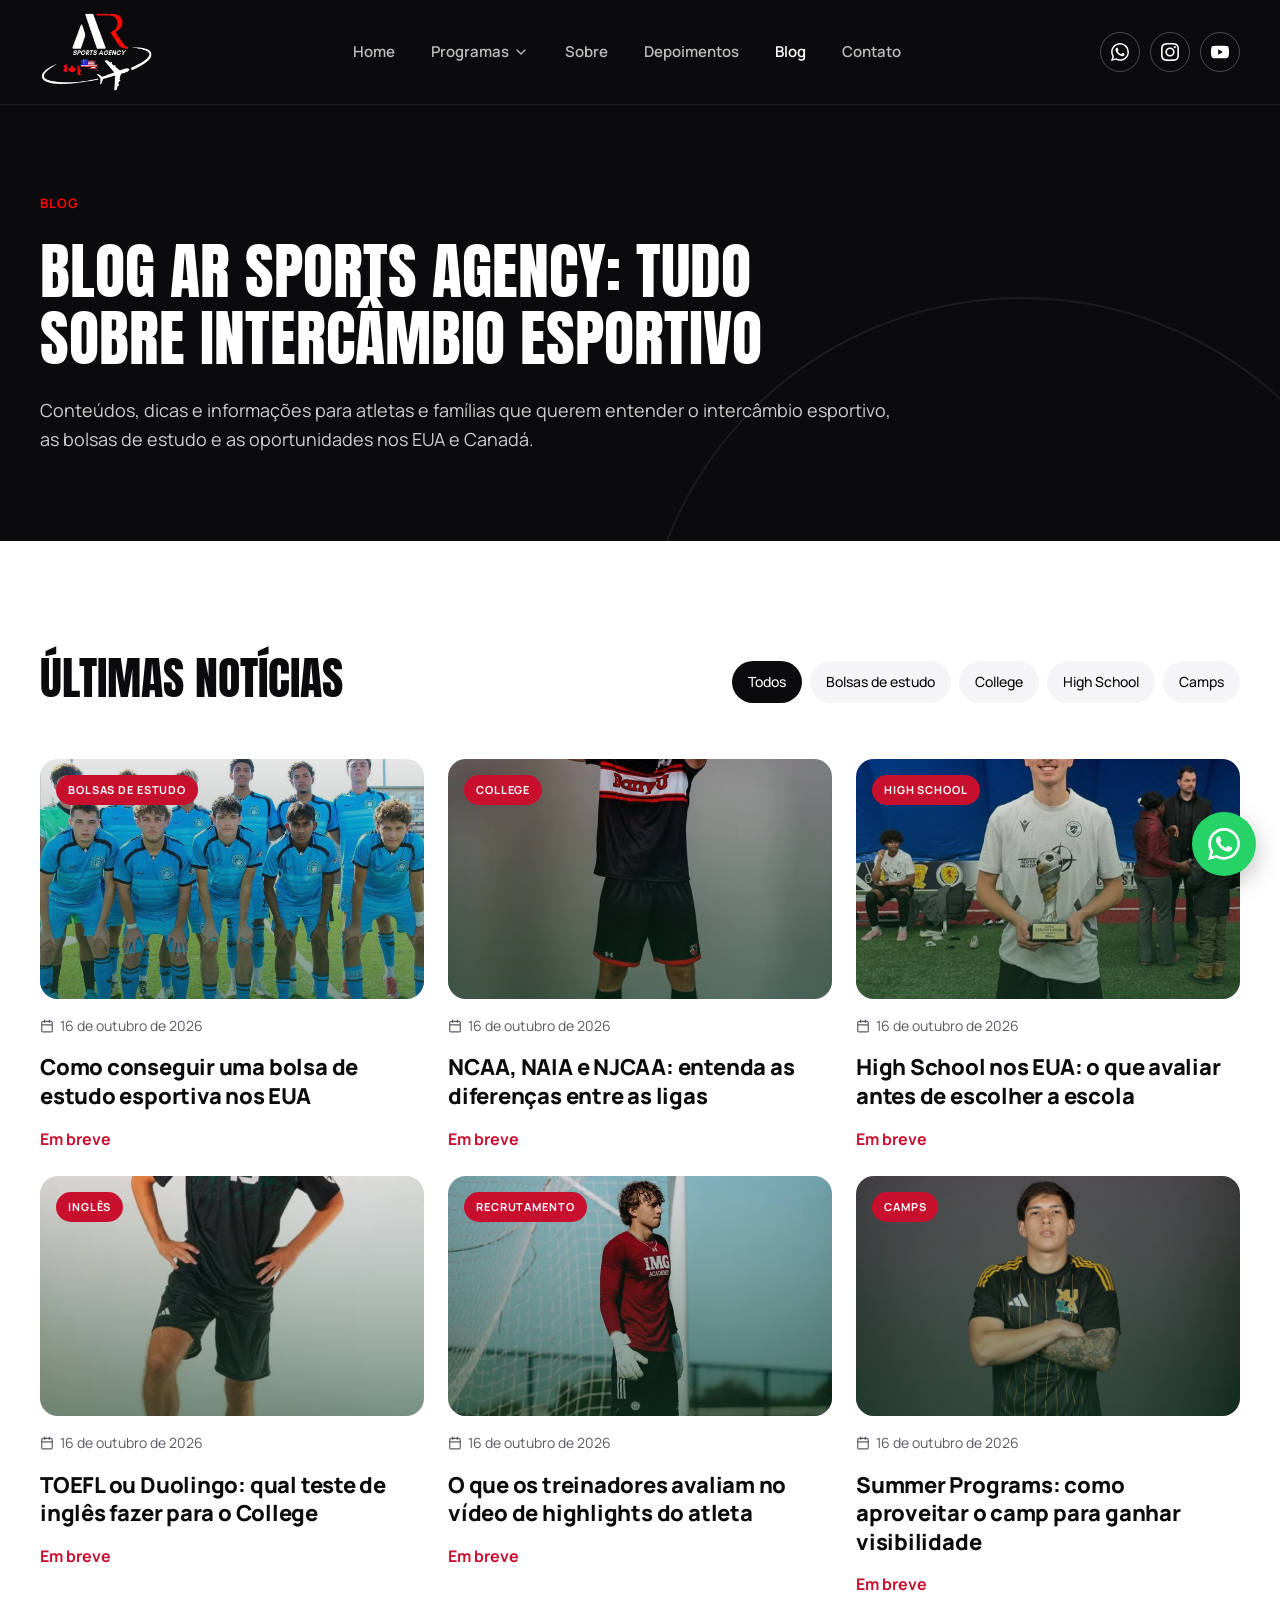
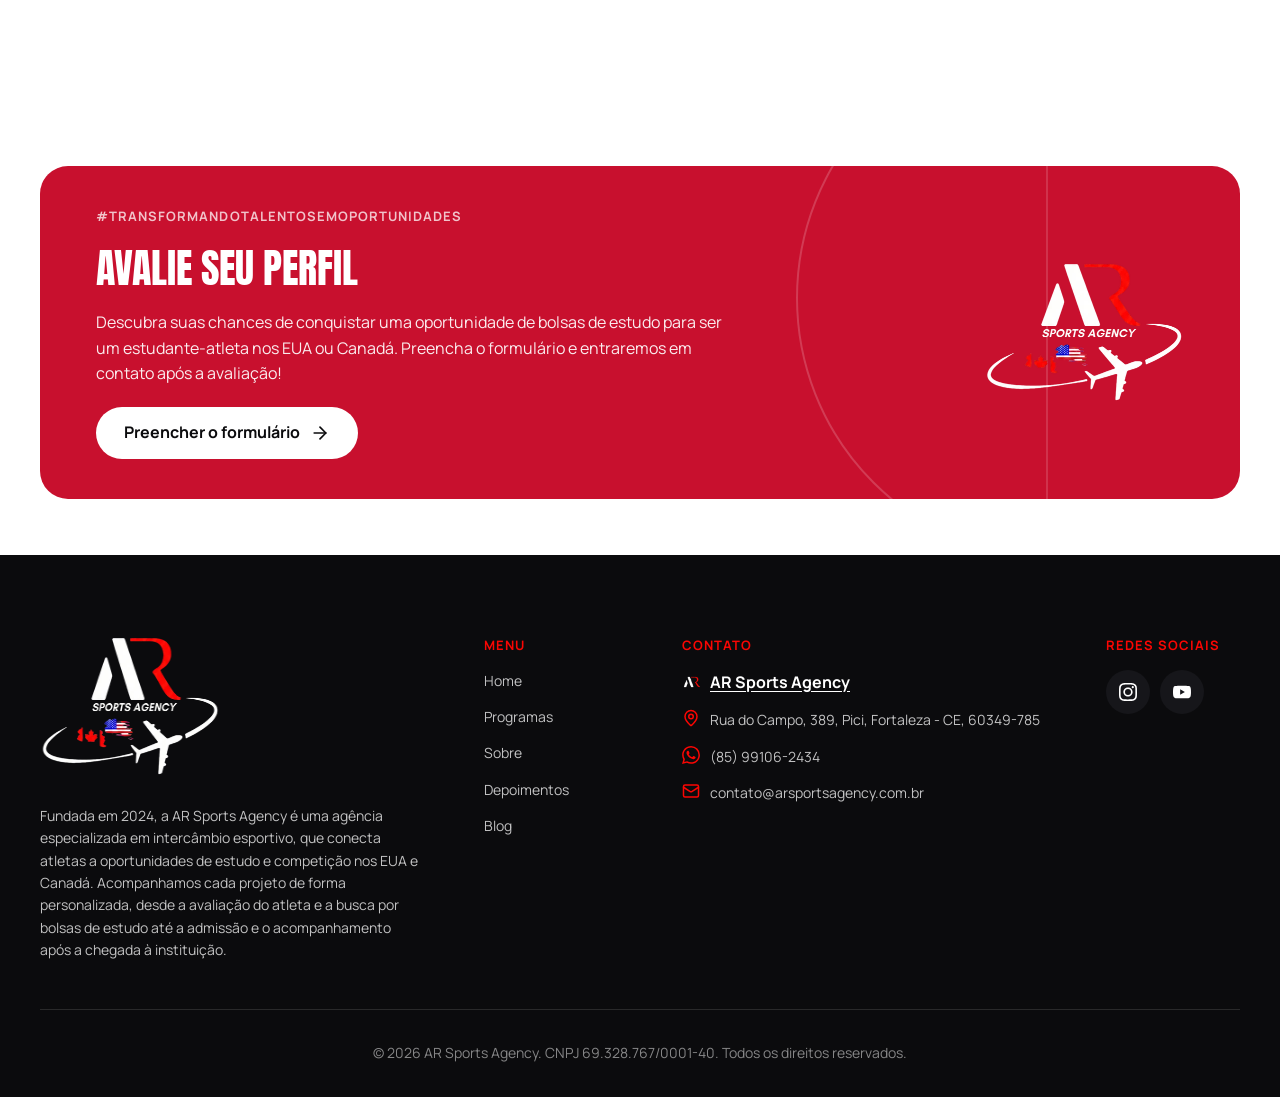
==== commit 735aeaed: "Atualiza WhatsApp e e-mail no rodapé, na página de contato e no schema Co-Authored-By: Claude Opus 5" ====
--- a/blog/index.html
+++ b/blog/index.html
@@ -4,7 +4,7 @@
 <link rel="icon" href="../favicon.png"><meta name="theme-color" content="#0B0B0D">
 <link rel="preconnect" href="https://fonts.googleapis.com"><link rel="preconnect" href="https://fonts.gstatic.com" crossorigin>
 <link href="https://fonts.googleapis.com/css2?family=Anton&family=Manrope:wght@400;500;600;700;800&display=swap" rel="stylesheet">
-<link rel="stylesheet" href="../assets/css/style.css?v=5"><script type="application/ld+json">{"@context": "https://schema.org", "@type": "Organization", "name": "AR Sports Agency", "url": "https://arsportsagency.com.br/", "logo": "https://arsportsagency.com.br/assets/img/logo.png", "email": "aramalho@arsportsagency.com.br", "telephone": "+55 85 99192-1774", "hasMap": "https://share.google/sRumZk0qRqVlAinR0", "foundingDate": "2024", "founder": {"@type": "Person", "name": "Adolfo Ramalho"}, "address": {"@type": "PostalAddress", "streetAddress": "Rua do Campo, 389, Pici", "postalCode": "60349-785", "addressLocality": "Fortaleza", "addressRegion": "CE", "addressCountry": "BR"}, "sameAs": ["https://www.instagram.com/arsportsagency_/", "https://www.youtube.com/@arsportsagency2024"], "slogan": "#TransformandoTalentosEmOportunidades"}</script></head>
+<link rel="stylesheet" href="../assets/css/style.css?v=5"><script type="application/ld+json">{"@context": "https://schema.org", "@type": "Organization", "name": "AR Sports Agency", "url": "https://arsportsagency.com.br/", "logo": "https://arsportsagency.com.br/assets/img/logo.png", "email": "contato@arsportsagency.com.br", "telephone": "+55 85 99106-2434", "hasMap": "https://share.google/sRumZk0qRqVlAinR0", "foundingDate": "2024", "founder": {"@type": "Person", "name": "Adolfo Ramalho"}, "address": {"@type": "PostalAddress", "streetAddress": "Rua do Campo, 389, Pici", "postalCode": "60349-785", "addressLocality": "Fortaleza", "addressRegion": "CE", "addressCountry": "BR"}, "sameAs": ["https://www.instagram.com/arsportsagency_/", "https://www.youtube.com/@arsportsagency2024"], "slogan": "#TransformandoTalentosEmOportunidades"}</script></head>
 <body id="topo"><header class="header"><div class="container">
 <a class="logo" href="../index.html" aria-label="AR Sports Agency, página inicial"><img src="../assets/img/logo-full.webp" alt="AR Sports Agency" width="113" height="80"></a>
 <nav class="nav" aria-label="Menu principal"><a href="../index.html">Home</a><div class="drop"><a href="../programas/index.html">Programas <svg aria-hidden="true" focusable="false" xmlns="http://www.w3.org/2000/svg" width="24" height="24" viewBox="0 0 24 24" fill="none" stroke="currentColor" stroke-width="2" stroke-linecap="round" stroke-linejoin="round"><path d="m6 9 6 6 6-6"/></svg></a><div class="drop-menu"><a href="../high-school/index.html"><span class="ic"><svg aria-hidden="true" focusable="false" xmlns="http://www.w3.org/2000/svg" width="24" height="24" viewBox="0 0 24 24" fill="none" stroke="currentColor" stroke-width="2" stroke-linecap="round" stroke-linejoin="round" > <path d="M21.42 10.922a1 1 0 0 0-.019-1.838L12.83 5.18a2 2 0 0 0-1.66 0L2.6 9.08a1 1 0 0 0 0 1.832l8.57 3.908a2 2 0 0 0 1.66 0z" /> <path d="M22 10v6" /> <path d="M6 12.5V16a6 3 0 0 0 12 0v-3.5" /> </svg></span><span><b>High School</b><span>Ensino Médio nos EUA</span></span></a><a href="../college-university/index.html"><span class="ic"><svg aria-hidden="true" focusable="false" xmlns="http://www.w3.org/2000/svg" width="24" height="24" viewBox="0 0 24 24" fill="none" stroke="currentColor" stroke-width="2" stroke-linecap="round" stroke-linejoin="round" > <path d="M6 9H4.5a2.5 2.5 0 0 1 0-5H6" /> <path d="M18 9h1.5a2.5 2.5 0 0 0 0-5H18" /> <path d="M4 22h16" /> <path d="M10 14.66V17c0 .55-.47.98-.97 1.21C7.85 18.75 7 20.24 7 22" /> <path d="M14 14.66V17c0 .55.47.98.97 1.21C16.15 18.75 17 20.24 17 22" /> <path d="M18 2H6v7a6 6 0 0 0 12 0V2Z" /> </svg></span><span><b>College & University</b><span>Graduação com bolsa nos EUA</span></span></a><a href="../programas-de-desenvolvimento/index.html"><span class="ic"><svg aria-hidden="true" focusable="false" xmlns="http://www.w3.org/2000/svg" width="24" height="24" viewBox="0 0 24 24" fill="none" stroke="currentColor" stroke-width="2" stroke-linecap="round" stroke-linejoin="round" > <path d="M14.4 14.4 9.6 9.6" /> <path d="M18.657 21.485a2 2 0 1 1-2.829-2.828l-1.767 1.768a2 2 0 1 1-2.829-2.829l6.364-6.364a2 2 0 1 1 2.829 2.829l-1.768 1.767a2 2 0 1 1 2.828 2.829z" /> <path d="m21.5 21.5-1.4-1.4" /> <path d="M3.9 3.9 2.5 2.5" /> <path d="M6.404 12.768a2 2 0 1 1-2.829-2.829l1.768-1.767a2 2 0 1 1-2.828-2.829l2.828-2.828a2 2 0 1 1 2.829 2.828l1.767-1.768a2 2 0 1 1 2.829 2.829z" /> </svg></span><span><b>Programas de Desenvolvimento</b><span>Evolução e exposição do atleta</span></span></a><a href="../camps-summer-programs/index.html"><span class="ic"><svg aria-hidden="true" focusable="false" xmlns="http://www.w3.org/2000/svg" width="24" height="24" viewBox="0 0 24 24" fill="none" stroke="currentColor" stroke-width="2" stroke-linecap="round" stroke-linejoin="round" > <path d="M17.8 19.2 16 11l3.5-3.5C21 6 21.5 4 21 3c-1-.5-3 0-4.5 1.5L13 8 4.8 6.2c-.5-.1-.9.1-1.1.5l-.3.5c-.2.5-.1 1 .3 1.3L9 12l-2 3H4l-1 1 3 2 2 3 1-1v-3l3-2 3.5 5.3c.3.4.8.5 1.3.3l.5-.2c.4-.3.6-.7.5-1.2z" /> </svg></span><span><b>Camps Esportivos</b><span>Summer Programs nos EUA</span></span></a><a class="todos" href="../programas/index.html">Ver todos os programas <svg aria-hidden="true" focusable="false" xmlns="http://www.w3.org/2000/svg" width="24" height="24" viewBox="0 0 24 24" fill="none" stroke="currentColor" stroke-width="2" stroke-linecap="round" stroke-linejoin="round" > <path d="M5 12h14" /> <path d="m12 5 7 7-7 7" /> </svg></a></div></div><a href="../sobre/index.html">Sobre</a><a href="../depoimentos/index.html">Depoimentos</a><a href="../blog/index.html" class="ativo" aria-current="page">Blog</a><a href="../contato/index.html">Contato</a><div class="redes" hidden-desktop><a href="https://wa.me/18706049892?text=Ol%C3%A1%21%20Vim%20pelo%20site%20da%20AR%20Sports%20Agency%20e%20quero%20falar%20com%20um%20especialista%20sobre%20o%20interc%C3%A2mbio%20esportivo." target="_blank" rel="noopener" aria-label="WhatsApp"><svg aria-hidden="true" focusable="false" width="24" height="24" viewBox="0 0 24 24" xmlns="http://www.w3.org/2000/svg"><path fill="currentColor" d="M17.472 14.382c-.297-.149-1.758-.867-2.03-.967-.273-.099-.471-.148-.67.15-.197.297-.767.966-.94 1.164-.173.199-.347.223-.644.075-.297-.15-1.255-.463-2.39-1.475-.883-.788-1.48-1.761-1.653-2.059-.173-.297-.018-.458.13-.606.134-.133.298-.347.446-.52.149-.174.198-.298.298-.497.099-.198.05-.371-.025-.52-.075-.149-.669-1.612-.916-2.207-.242-.579-.487-.5-.669-.51-.173-.008-.371-.01-.57-.01-.198 0-.52.074-.792.372-.272.297-1.04 1.016-1.04 2.479 0 1.462 1.065 2.875 1.213 3.074.149.198 2.096 3.2 5.077 4.487.709.306 1.262.489 1.694.625.712.227 1.36.195 1.871.118.571-.085 1.758-.719 2.006-1.413.248-.694.248-1.289.173-1.413-.074-.124-.272-.198-.57-.347m-5.421 7.403h-.004a9.87 9.87 0 01-5.031-1.378l-.361-.214-3.741.982.998-3.648-.235-.374a9.86 9.86 0 01-1.51-5.26c.001-5.45 4.436-9.884 9.888-9.884 2.64 0 5.122 1.03 6.988 2.898a9.825 9.825 0 012.893 6.994c-.003 5.45-4.437 9.884-9.885 9.884m8.413-18.297A11.815 11.815 0 0012.05 0C5.495 0 .16 5.335.157 11.892c0 2.096.547 4.142 1.588 5.945L.057 24l6.305-1.654a11.882 11.882 0 005.683 1.448h.005c6.554 0 11.89-5.335 11.893-11.893a11.821 11.821 0 00-3.48-8.413Z"/></svg></a><a href="https://www.instagram.com/arsportsagency_/" target="_blank" rel="noopener" aria-label="Instagram"><svg aria-hidden="true" focusable="false" width="24" height="24" viewBox="0 0 24 24" xmlns="http://www.w3.org/2000/svg"><path fill="currentColor" d="M7.0301.084c-1.2768.0602-2.1487.264-2.911.5634-.7888.3075-1.4575.72-2.1228 1.3877-.6652.6677-1.075 1.3368-1.3802 2.127-.2954.7638-.4956 1.6365-.552 2.914-.0564 1.2775-.0689 1.6882-.0626 4.947.0062 3.2586.0206 3.6671.0825 4.9473.061 1.2765.264 2.1482.5635 2.9107.308.7889.72 1.4573 1.388 2.1228.6679.6655 1.3365 1.0743 2.1285 1.38.7632.295 1.6361.4961 2.9134.552 1.2773.056 1.6884.069 4.9462.0627 3.2578-.0062 3.668-.0207 4.9478-.0814 1.28-.0607 2.147-.2652 2.9098-.5633.7889-.3086 1.4578-.72 2.1228-1.3881.665-.6682 1.0745-1.3378 1.3795-2.1284.2957-.7632.4966-1.636.552-2.9124.056-1.2809.0692-1.6898.063-4.948-.0063-3.2583-.021-3.6668-.0817-4.9465-.0607-1.2797-.264-2.1487-.5633-2.9117-.3084-.7889-.72-1.4568-1.3876-2.1228C21.2982 1.33 20.628.9208 19.8378.6165 19.074.321 18.2017.1197 16.9244.0645 15.6471.0093 15.236-.005 11.977.0014 8.718.0076 8.31.0215 7.0301.0839m.1402 21.6932c-1.17-.0509-1.8053-.2453-2.2287-.408-.5606-.216-.96-.4771-1.3819-.895-.422-.4178-.6811-.8186-.9-1.378-.1644-.4234-.3624-1.058-.4171-2.228-.0595-1.2645-.072-1.6442-.079-4.848-.007-3.2037.0053-3.583.0607-4.848.05-1.169.2456-1.805.408-2.2282.216-.5613.4762-.96.895-1.3816.4188-.4217.8184-.6814 1.3783-.9003.423-.1651 1.0575-.3614 2.227-.4171 1.2655-.06 1.6447-.072 4.848-.079 3.2033-.007 3.5835.005 4.8495.0608 1.169.0508 1.8053.2445 2.228.408.5608.216.96.4754 1.3816.895.4217.4194.6816.8176.9005 1.3787.1653.4217.3617 1.056.4169 2.2263.0602 1.2655.0739 1.645.0796 4.848.0058 3.203-.0055 3.5834-.061 4.848-.051 1.17-.245 1.8055-.408 2.2294-.216.5604-.4763.96-.8954 1.3814-.419.4215-.8181.6811-1.3783.9-.4224.1649-1.0577.3617-2.2262.4174-1.2656.0595-1.6448.072-4.8493.079-3.2045.007-3.5825-.006-4.848-.0608M16.953 5.5864A1.44 1.44 0 1 0 18.39 4.144a1.44 1.44 0 0 0-1.437 1.4424M5.8385 12.012c.0067 3.4032 2.7706 6.1557 6.173 6.1493 3.4026-.0065 6.157-2.7701 6.1506-6.1733-.0065-3.4032-2.771-6.1565-6.174-6.1498-3.403.0067-6.156 2.771-6.1496 6.1738M8 12.0077a4 4 0 1 1 4.008 3.9921A3.9996 3.9996 0 0 1 8 12.0077"/></svg></a><a href="https://www.youtube.com/@arsportsagency2024" target="_blank" rel="noopener" aria-label="YouTube"><svg aria-hidden="true" focusable="false" width="24" height="24" viewBox="0 0 24 24" xmlns="http://www.w3.org/2000/svg"><path fill="currentColor" d="M23.498 6.186a3.016 3.016 0 0 0-2.122-2.136C19.505 3.545 12 3.545 12 3.545s-7.505 0-9.377.505A3.017 3.017 0 0 0 .502 6.186C0 8.07 0 12 0 12s0 3.93.502 5.814a3.016 3.016 0 0 0 2.122 2.136c1.871.505 9.376.505 9.376.505s7.505 0 9.377-.505a3.015 3.015 0 0 0 2.122-2.136C24 15.93 24 12 24 12s0-3.93-.502-5.814zM9.545 15.568V8.432L15.818 12l-6.273 3.568z"/></svg></a></div></nav>
@@ -16,7 +16,7 @@
 <div class="topo">
 <div class="sobre"><img src="../assets/img/logo-full.webp" alt="AR Sports Agency" width="200" height="142" loading="lazy"><p>Fundada em 2024, a AR Sports Agency é uma agência especializada em intercâmbio esportivo, que conecta atletas a oportunidades de estudo e competição nos EUA e Canadá. Acompanhamos cada projeto de forma personalizada, desde a avaliação do atleta e a busca por bolsas de estudo até a admissão e o acompanhamento após a chegada à instituição.</p></div>
 <div><p class="ftit">Menu</p><ul><li><a href="../index.html">Home</a></li><li><a href="../programas/index.html">Programas</a></li><li><a href="../sobre/index.html">Sobre</a></li><li><a href="../depoimentos/index.html">Depoimentos</a></li><li><a href="../blog/index.html">Blog</a></li></ul></div>
-<div class="nap"><p class="ftit">Contato</p><ul><li><a class="gbp" href="https://share.google/sRumZk0qRqVlAinR0" target="_blank" rel="noopener"><img class="fav" src="../favicon.png" alt="" width="20" height="20"><strong>AR Sports Agency</strong></a></li><li><svg aria-hidden="true" focusable="false" xmlns="http://www.w3.org/2000/svg" width="24" height="24" viewBox="0 0 24 24" fill="none" stroke="currentColor" stroke-width="2" stroke-linecap="round" stroke-linejoin="round" > <path d="M20 10c0 4.993-5.539 10.193-7.399 11.799a1 1 0 0 1-1.202 0C9.539 20.193 4 14.993 4 10a8 8 0 0 1 16 0" /> <circle cx="12" cy="10" r="3" /> </svg><a href="https://share.google/sRumZk0qRqVlAinR0" target="_blank" rel="noopener">Rua do Campo, 389, Pici, Fortaleza - CE, 60349-785</a></li><li><svg aria-hidden="true" focusable="false" width="24" height="24" viewBox="0 0 24 24" xmlns="http://www.w3.org/2000/svg"><path fill="currentColor" d="M17.472 14.382c-.297-.149-1.758-.867-2.03-.967-.273-.099-.471-.148-.67.15-.197.297-.767.966-.94 1.164-.173.199-.347.223-.644.075-.297-.15-1.255-.463-2.39-1.475-.883-.788-1.48-1.761-1.653-2.059-.173-.297-.018-.458.13-.606.134-.133.298-.347.446-.52.149-.174.198-.298.298-.497.099-.198.05-.371-.025-.52-.075-.149-.669-1.612-.916-2.207-.242-.579-.487-.5-.669-.51-.173-.008-.371-.01-.57-.01-.198 0-.52.074-.792.372-.272.297-1.04 1.016-1.04 2.479 0 1.462 1.065 2.875 1.213 3.074.149.198 2.096 3.2 5.077 4.487.709.306 1.262.489 1.694.625.712.227 1.36.195 1.871.118.571-.085 1.758-.719 2.006-1.413.248-.694.248-1.289.173-1.413-.074-.124-.272-.198-.57-.347m-5.421 7.403h-.004a9.87 9.87 0 01-5.031-1.378l-.361-.214-3.741.982.998-3.648-.235-.374a9.86 9.86 0 01-1.51-5.26c.001-5.45 4.436-9.884 9.888-9.884 2.64 0 5.122 1.03 6.988 2.898a9.825 9.825 0 012.893 6.994c-.003 5.45-4.437 9.884-9.885 9.884m8.413-18.297A11.815 11.815 0 0012.05 0C5.495 0 .16 5.335.157 11.892c0 2.096.547 4.142 1.588 5.945L.057 24l6.305-1.654a11.882 11.882 0 005.683 1.448h.005c6.554 0 11.89-5.335 11.893-11.893a11.821 11.821 0 00-3.48-8.413Z"/></svg><a href="https://wa.me/5585991921774?text=Ol%C3%A1%21%20Vim%20pelo%20site%20da%20AR%20Sports%20Agency%20e%20quero%20falar%20com%20um%20especialista%20sobre%20o%20interc%C3%A2mbio%20esportivo." target="_blank" rel="noopener">(85) 99192-1774</a></li></ul></div>
+<div class="nap"><p class="ftit">Contato</p><ul><li><a class="gbp" href="https://share.google/sRumZk0qRqVlAinR0" target="_blank" rel="noopener"><img class="fav" src="../favicon.png" alt="" width="20" height="20"><strong>AR Sports Agency</strong></a></li><li><svg aria-hidden="true" focusable="false" xmlns="http://www.w3.org/2000/svg" width="24" height="24" viewBox="0 0 24 24" fill="none" stroke="currentColor" stroke-width="2" stroke-linecap="round" stroke-linejoin="round" > <path d="M20 10c0 4.993-5.539 10.193-7.399 11.799a1 1 0 0 1-1.202 0C9.539 20.193 4 14.993 4 10a8 8 0 0 1 16 0" /> <circle cx="12" cy="10" r="3" /> </svg><a href="https://share.google/sRumZk0qRqVlAinR0" target="_blank" rel="noopener">Rua do Campo, 389, Pici, Fortaleza - CE, 60349-785</a></li><li><svg aria-hidden="true" focusable="false" width="24" height="24" viewBox="0 0 24 24" xmlns="http://www.w3.org/2000/svg"><path fill="currentColor" d="M17.472 14.382c-.297-.149-1.758-.867-2.03-.967-.273-.099-.471-.148-.67.15-.197.297-.767.966-.94 1.164-.173.199-.347.223-.644.075-.297-.15-1.255-.463-2.39-1.475-.883-.788-1.48-1.761-1.653-2.059-.173-.297-.018-.458.13-.606.134-.133.298-.347.446-.52.149-.174.198-.298.298-.497.099-.198.05-.371-.025-.52-.075-.149-.669-1.612-.916-2.207-.242-.579-.487-.5-.669-.51-.173-.008-.371-.01-.57-.01-.198 0-.52.074-.792.372-.272.297-1.04 1.016-1.04 2.479 0 1.462 1.065 2.875 1.213 3.074.149.198 2.096 3.2 5.077 4.487.709.306 1.262.489 1.694.625.712.227 1.36.195 1.871.118.571-.085 1.758-.719 2.006-1.413.248-.694.248-1.289.173-1.413-.074-.124-.272-.198-.57-.347m-5.421 7.403h-.004a9.87 9.87 0 01-5.031-1.378l-.361-.214-3.741.982.998-3.648-.235-.374a9.86 9.86 0 01-1.51-5.26c.001-5.45 4.436-9.884 9.888-9.884 2.64 0 5.122 1.03 6.988 2.898a9.825 9.825 0 012.893 6.994c-.003 5.45-4.437 9.884-9.885 9.884m8.413-18.297A11.815 11.815 0 0012.05 0C5.495 0 .16 5.335.157 11.892c0 2.096.547 4.142 1.588 5.945L.057 24l6.305-1.654a11.882 11.882 0 005.683 1.448h.005c6.554 0 11.89-5.335 11.893-11.893a11.821 11.821 0 00-3.48-8.413Z"/></svg><a href="https://wa.me/5585991062434?text=Ol%C3%A1%21%20Vim%20pelo%20site%20da%20AR%20Sports%20Agency%20e%20quero%20falar%20com%20um%20especialista%20sobre%20o%20interc%C3%A2mbio%20esportivo." target="_blank" rel="noopener">(85) 99106-2434</a></li><li><svg aria-hidden="true" focusable="false" xmlns="http://www.w3.org/2000/svg" width="24" height="24" viewBox="0 0 24 24" fill="none" stroke="currentColor" stroke-width="2" stroke-linecap="round" stroke-linejoin="round" > <rect width="20" height="16" x="2" y="4" rx="2" /> <path d="m22 7-8.97 5.7a1.94 1.94 0 0 1-2.06 0L2 7" /> </svg><a href="mailto:contato@arsportsagency.com.br">contato@arsportsagency.com.br</a></li></ul></div>
 <div><p class="ftit">Redes sociais</p><div class="redes"><a href="https://www.instagram.com/arsportsagency_/" target="_blank" rel="noopener" aria-label="Instagram"><svg aria-hidden="true" focusable="false" width="24" height="24" viewBox="0 0 24 24" xmlns="http://www.w3.org/2000/svg"><path fill="currentColor" d="M7.0301.084c-1.2768.0602-2.1487.264-2.911.5634-.7888.3075-1.4575.72-2.1228 1.3877-.6652.6677-1.075 1.3368-1.3802 2.127-.2954.7638-.4956 1.6365-.552 2.914-.0564 1.2775-.0689 1.6882-.0626 4.947.0062 3.2586.0206 3.6671.0825 4.9473.061 1.2765.264 2.1482.5635 2.9107.308.7889.72 1.4573 1.388 2.1228.6679.6655 1.3365 1.0743 2.1285 1.38.7632.295 1.6361.4961 2.9134.552 1.2773.056 1.6884.069 4.9462.0627 3.2578-.0062 3.668-.0207 4.9478-.0814 1.28-.0607 2.147-.2652 2.9098-.5633.7889-.3086 1.4578-.72 2.1228-1.3881.665-.6682 1.0745-1.3378 1.3795-2.1284.2957-.7632.4966-1.636.552-2.9124.056-1.2809.0692-1.6898.063-4.948-.0063-3.2583-.021-3.6668-.0817-4.9465-.0607-1.2797-.264-2.1487-.5633-2.9117-.3084-.7889-.72-1.4568-1.3876-2.1228C21.2982 1.33 20.628.9208 19.8378.6165 19.074.321 18.2017.1197 16.9244.0645 15.6471.0093 15.236-.005 11.977.0014 8.718.0076 8.31.0215 7.0301.0839m.1402 21.6932c-1.17-.0509-1.8053-.2453-2.2287-.408-.5606-.216-.96-.4771-1.3819-.895-.422-.4178-.6811-.8186-.9-1.378-.1644-.4234-.3624-1.058-.4171-2.228-.0595-1.2645-.072-1.6442-.079-4.848-.007-3.2037.0053-3.583.0607-4.848.05-1.169.2456-1.805.408-2.2282.216-.5613.4762-.96.895-1.3816.4188-.4217.8184-.6814 1.3783-.9003.423-.1651 1.0575-.3614 2.227-.4171 1.2655-.06 1.6447-.072 4.848-.079 3.2033-.007 3.5835.005 4.8495.0608 1.169.0508 1.8053.2445 2.228.408.5608.216.96.4754 1.3816.895.4217.4194.6816.8176.9005 1.3787.1653.4217.3617 1.056.4169 2.2263.0602 1.2655.0739 1.645.0796 4.848.0058 3.203-.0055 3.5834-.061 4.848-.051 1.17-.245 1.8055-.408 2.2294-.216.5604-.4763.96-.8954 1.3814-.419.4215-.8181.6811-1.3783.9-.4224.1649-1.0577.3617-2.2262.4174-1.2656.0595-1.6448.072-4.8493.079-3.2045.007-3.5825-.006-4.848-.0608M16.953 5.5864A1.44 1.44 0 1 0 18.39 4.144a1.44 1.44 0 0 0-1.437 1.4424M5.8385 12.012c.0067 3.4032 2.7706 6.1557 6.173 6.1493 3.4026-.0065 6.157-2.7701 6.1506-6.1733-.0065-3.4032-2.771-6.1565-6.174-6.1498-3.403.0067-6.156 2.771-6.1496 6.1738M8 12.0077a4 4 0 1 1 4.008 3.9921A3.9996 3.9996 0 0 1 8 12.0077"/></svg></a><a href="https://www.youtube.com/@arsportsagency2024" target="_blank" rel="noopener" aria-label="Canal da AR Sports Agency no YouTube"><svg aria-hidden="true" focusable="false" width="24" height="24" viewBox="0 0 24 24" xmlns="http://www.w3.org/2000/svg"><path fill="currentColor" d="M23.498 6.186a3.016 3.016 0 0 0-2.122-2.136C19.505 3.545 12 3.545 12 3.545s-7.505 0-9.377.505A3.017 3.017 0 0 0 .502 6.186C0 8.07 0 12 0 12s0 3.93.502 5.814a3.016 3.016 0 0 0 2.122 2.136c1.871.505 9.376.505 9.376.505s7.505 0 9.377-.505a3.015 3.015 0 0 0 2.122-2.136C24 15.93 24 12 24 12s0-3.93-.502-5.814zM9.545 15.568V8.432L15.818 12l-6.273 3.568z"/></svg></a></div></div>
 </div>
 <div class="base"><span>© 2026 AR Sports Agency. CNPJ 69.328.767/0001-40. Todos os direitos reservados.</span></div>
